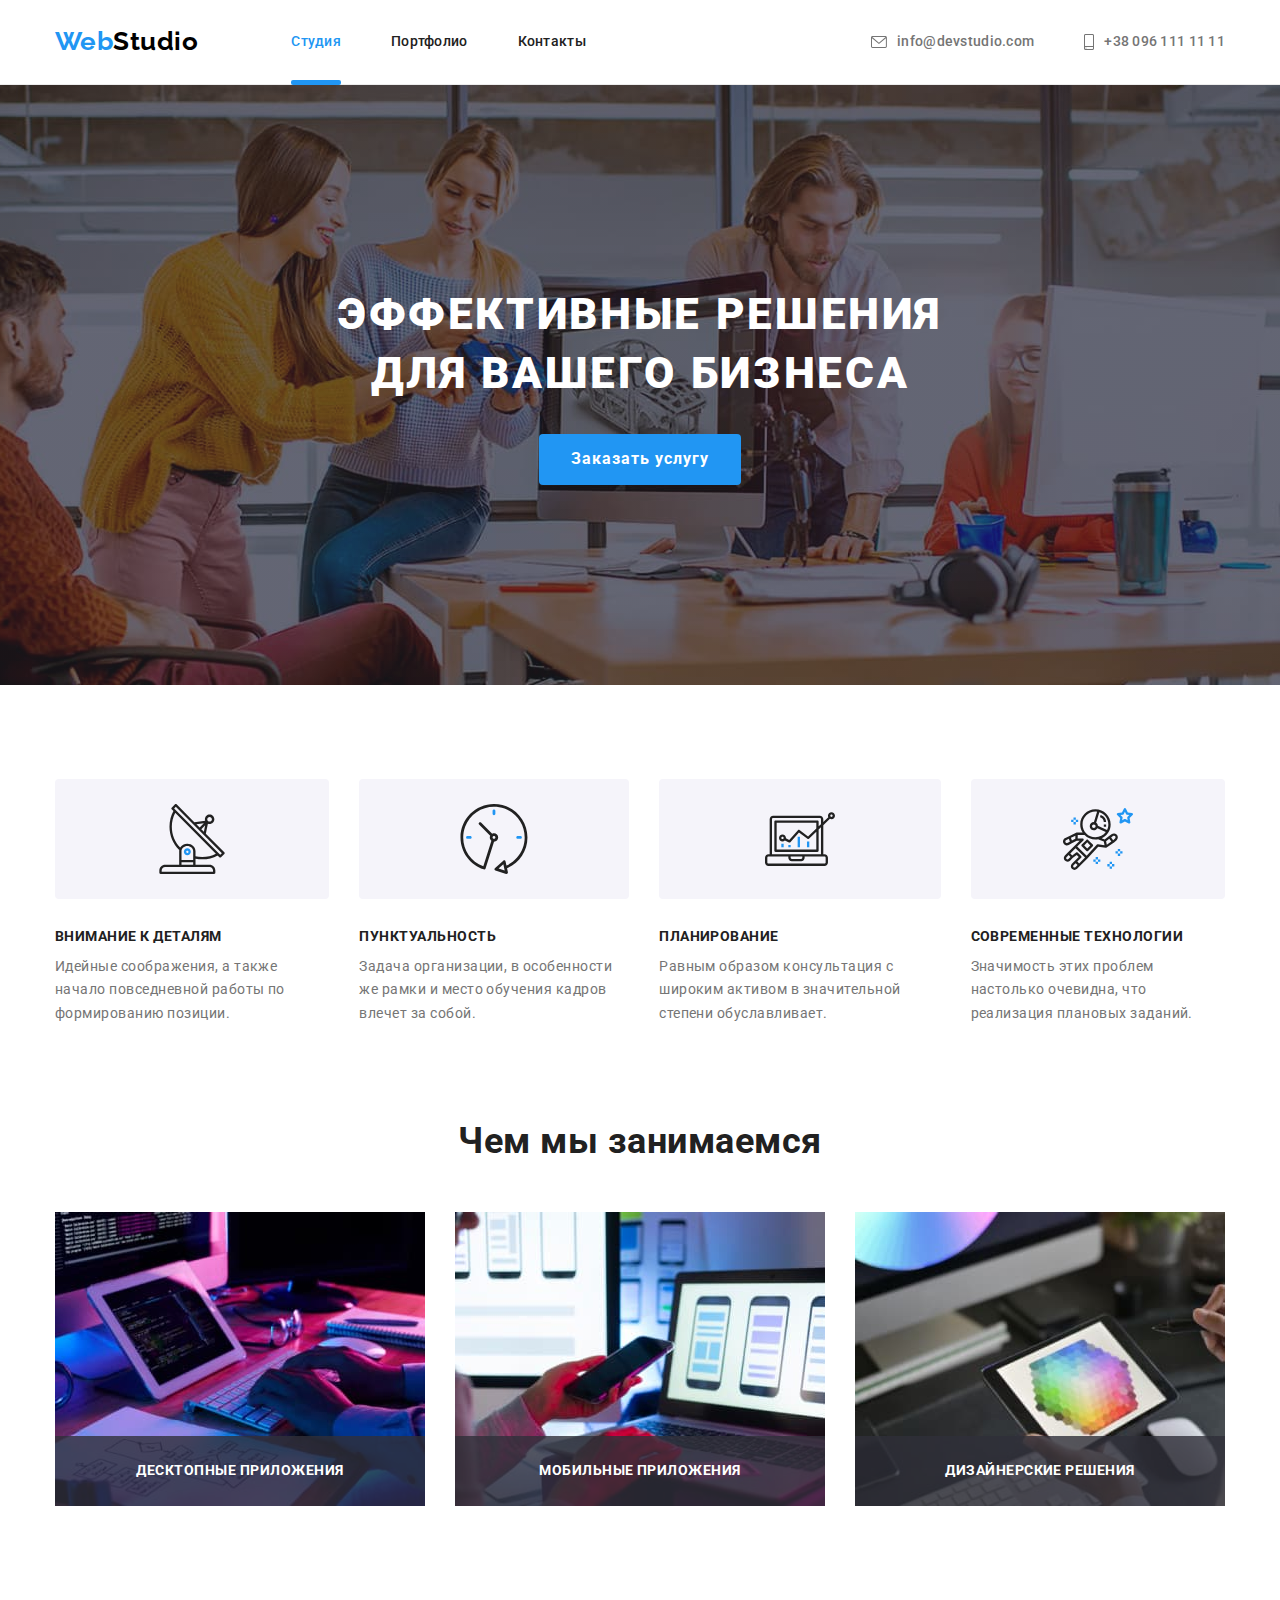
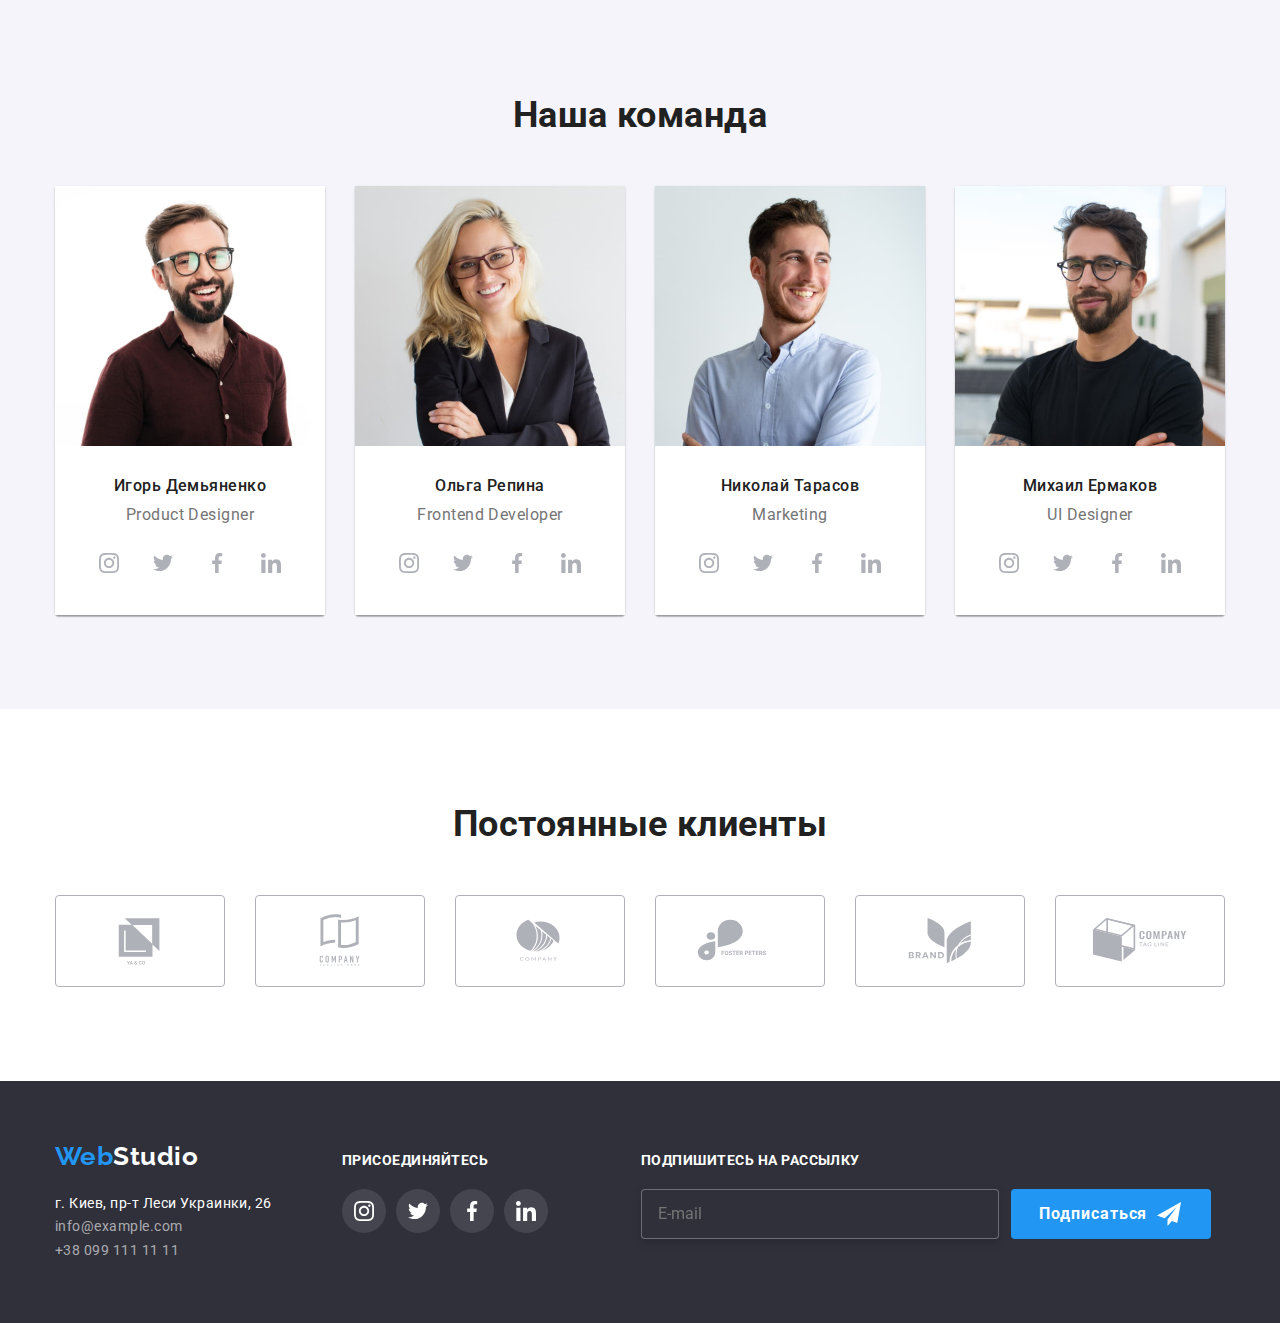
==== index.html @ c9278c6e "Initial cpmmit" ====
<!DOCTYPE html>
<html lang="ru">
  <head>
    <meta charset="UTF-8" />
    <meta http-equiv="X-UA-Compatible" content="IE=edge" />
    <meta name="viewport" content="width=device-width, initial-scale=1.0" />
    <title>Document</title>
    <link rel="preconnect" href="https://fonts.googleapis.com" />
    <link rel="preconnect" href="https://fonts.gstatic.com" crossorigin />
    <link
      href="https://fonts.googleapis.com/css2?family=Raleway:wght@700&family=Roboto:wght@400;500;700;900&display=swap"
      rel="stylesheet"
    />
    <link
      rel="stylesheet"
      href="https://cdnjs.cloudflare.com/ajax/libs/modern-normalize/1.1.0/modern-normalize.min.css"
    />
    <link rel="stylesheet" href="./css/main.min.css" />
  </head>

  <body>
    <!-- Шапка профиля -->
    <header class="page-header">
      <div class="container page-header__container">
        <nav class="main-nav">
          <a href="./index.html" class="logo page-header__logo"
            >Web<span class="logo__second-part">Studio</span></a
          >

          <ul class="site-nav list">
            <li class="site-nav__item">
              <a href="" class="site-nav__link site-nav__link--current"
                >Студия</a
              >
            </li>
            <li class="site-nav__item">
              <a href="./portfolio.html" class="site-nav__link">Портфолио</a>
            </li>
            <li class="site-nav__item">
              <a href="" class="site-nav__link">Контакты</a>
            </li>
          </ul>
        </nav>
        <ul class="auth-nav list">
          <li class="auth-nav__item">
            <a href="mailto:info@devstudio.com" class="auth-nav__link">
              <svg class="auth-nav__icon" width="16" height="12">
                <use href="./images/icons.svg#icon-envelope"></use></svg
              >info@devstudio.com</a
            >
          </li>
          <li class="auth-nav__item">
            <a href="tel:+380961111111" class="auth-nav__link">
              <svg class="auth-nav__icon" width="10" height="16">
                <use href="./images/icons.svg#icon-smartphone"></use>
              </svg>
              +38 096 111 11 11</a
            >
          </li>
        </ul>
      </div>
    </header>

    <main>
      <!-- Герой -->
      <section class="section hero-section">
        <h2 class="section-hero__title">
          Эффективные решения <br />
          для вашего бизнеса
        </h2>
        <button data-modal-open type="button" class="section-hero__button">
          Заказать услугу
        </button>
      </section>

      <!-- Feature -->
      <section class="section feature-section">
        <div class="container">
          <h2 hidden>Особенности</h2>
          <ul class="feature-list list">
            <li class="feature-list__item">
              <div class="feature-list__icon">
                <svg width="70" height="70">
                  <use href="./images/icons.svg#icon-antenna"></use>
                </svg>
              </div>
              <h3 class="feature-list__title">Внимание к деталям</h3>
              <p class="feature-list__text">
                Идейные соображения, а также начало повседневной работы по
                формированию позиции.
              </p>
            </li>
            <li class="feature-list__item">
              <div class="feature-list__icon">
                <svg width="70" height="70">
                  <use href="./images/icons.svg#icon-clock"></use>
                </svg>
              </div>
              <h3 class="feature-list__title">Пунктуальность</h3>
              <p class="feature-list__text">
                Задача организации, в особенности же рамки и место обучения
                кадров влечет за собой.
              </p>
            </li>
            <li class="feature-list__item">
              <div class="feature-list__icon">
                <svg width="70" height="70">
                  <use href="./images/icons.svg#icon-diagram"></use>
                </svg>
              </div>
              <h3 class="feature-list__title">Планирование</h3>
              <p class="feature-list__text">
                Равным образом консультация с широким активом в значительной
                степени обуславливает.
              </p>
            </li>
            <li class="feature-list__item">
              <div class="feature-list__icon">
                <svg width="70" height="70">
                  <use href="./images/icons.svg#icon-astronaut"></use>
                </svg>
              </div>
              <h3 class="feature-list__title">Современные технологии</h3>
              <p class="feature-list__text">
                Значимость этих проблем настолько очевидна, что реализация
                плановых заданий.
              </p>
            </li>
          </ul>
        </div>
      </section>

      <!-- Work -->
      <section class="section work-section">
        <div class="container">
          <h2 class="work-title">Чем мы занимаемся</h2>
          <ul class="work-list list">
            <li class="work-list__item">
              <a href=""
                ><img src="./images/box1.jpg" alt="Ноутбук" width="370"
              /></a>
              <p class="work-list__name">Десктопные приложения</p>
            </li>

            <li class="work-list__item">
              <p class="work-list__name">Мобильные приложения</p>
              <a href=""
                ><img src="./images/box2.jpg" alt="Смартфон" width="370"
              /></a>
            </li>

            <li class="work-list__item">
              <p class="work-list__name">Дизайнерские решения</p>
              <a href=""
                ><img src="./images/box3.jpg" alt="Планшет" width="370"
              /></a>
            </li>
          </ul>
        </div>
      </section>

      <!-- Team -->
      <section class="section team-section">
        <div class="container">
          <h2 class="team-section__title">Наша команда</h2>
          <ul class="team-section__list list">
            <li class="team-section__item">
              <a href=""
                ><img
                  src="./images/team-card-1.jpg"
                  alt="Игорь Демьяненко"
                  width="270"
                  class="team-section__picture"
                />
                <div class="team-section__info-block">
                  <h3 class="team-section__info-title">Игорь Демьяненко</h3>
                  <p class="team-section__info-position" lang="en">
                    Product Designer
                  </p>
                </div>
              </a>
              <ul class="soc-list list">
                <li class="soc-list__item">
                  <a href="" class="soc-list__link">
                    <svg width="20" height="20">
                      <use href="./images/icons.svg#icon-instagram"></use>
                    </svg>
                  </a>
                </li>
                <li class="soc-list__item">
                  <a href="" class="soc-list__link">
                    <svg width="20" height="20">
                      <use href="./images/icons.svg#icon-twitter"></use>
                    </svg>
                  </a>
                </li>

                <li class="soc-list__item">
                  <a href="" class="soc-list__link">
                    <svg width="20" height="20">
                      <use href="./images/icons.svg#icon-facebook"></use>
                    </svg>
                  </a>
                </li>

                <li class="soc-list__item">
                  <a href="" class="soc-list__link">
                    <svg width="20" height="20">
                      <use href="./images/icons.svg#icon-linkedin"></use>
                    </svg>
                  </a>
                </li>
              </ul>
            </li>
            <li class="team-section__item">
              <a href=""
                ><img
                  src="./images/team-card-2.jpg"
                  alt="Ольга Репинa"
                  width="270"
                  class="team-section__picture"
                />
                <div class="team-section__info-block">
                  <h3 class="team-section__info-title">Ольга Репина</h3>
                  <p class="team-section__info-position" lang="en">
                    Frontend Developer
                  </p>
                </div>
              </a>
              <ul class="soc-list list">
                <li class="soc-list__item">
                  <a href="" class="soc-list__link">
                    <svg width="20" height="20">
                      <use href="./images/icons.svg#icon-instagram"></use>
                    </svg>
                  </a>
                </li>
                <li class="soc-list__item">
                  <a href="" class="soc-list__link">
                    <svg width="20" height="20">
                      <use href="./images/icons.svg#icon-twitter"></use>
                    </svg>
                  </a>
                </li>

                <li class="soc-list__item">
                  <a href="" class="soc-list__link">
                    <svg width="20" height="20">
                      <use href="./images/icons.svg#icon-facebook"></use>
                    </svg>
                  </a>
                </li>

                <li class="soc-list__item">
                  <a href="" class="soc-list__link">
                    <svg width="20" height="20">
                      <use href="./images/icons.svg#icon-linkedin"></use>
                    </svg>
                  </a>
                </li>
              </ul>
            </li>
            <li class="team-section__item">
              <a href=""
                ><img
                  src="./images/team-card-3.jpg"
                  alt="Николай Тарасов"
                  width="270"
                  class="team-section__picture"
                />
                <div class="team-section__info-block">
                  <h3 class="team-section__info-title">Николай Тарасов</h3>
                  <p class="team-section__info-position" lang="en">Marketing</p>
                </div>
              </a>
              <ul class="soc-list list">
                <li class="soc-list__item">
                  <a href="" class="soc-list__link">
                    <svg width="20" height="20">
                      <use href="./images/icons.svg#icon-instagram"></use>
                    </svg>
                  </a>
                </li>
                <li class="soc-list__item">
                  <a href="" class="soc-list__link">
                    <svg width="20" height="20">
                      <use href="./images/icons.svg#icon-twitter"></use>
                    </svg>
                  </a>
                </li>

                <li class="soc-list__item">
                  <a href="" class="soc-list__link">
                    <svg width="20" height="20">
                      <use href="./images/icons.svg#icon-facebook"></use>
                    </svg>
                  </a>
                </li>

                <li class="soc-list__item">
                  <a href="" class="soc-list__link">
                    <svg width="20" height="20">
                      <use href="./images/icons.svg#icon-linkedin"></use>
                    </svg>
                  </a>
                </li>
              </ul>
            </li>
            <li class="team-section__item">
              <a href=""
                ><img
                  src="./images/team-card-4.jpg"
                  alt="Михаил Ермаков"
                  width="270"
                  class="team-section__picture"
                />
                <div class="team-section__info-block">
                  <h3 class="team-section__info-title">Михаил Ермаков</h3>
                  <p class="team-section__info-position" lang="en">
                    UI Designer
                  </p>
                </div>
              </a>
              <ul class="soc-list list">
                <li class="soc-list__item">
                  <a href="" class="soc-list__link">
                    <svg width="20" height="20">
                      <use href="./images/icons.svg#icon-instagram"></use>
                    </svg>
                  </a>
                </li>
                <li class="soc-list__item">
                  <a href="" class="soc-list__link">
                    <svg width="20" height="20">
                      <use href="./images/icons.svg#icon-twitter"></use>
                    </svg>
                  </a>
                </li>

                <li class="soc-list__item">
                  <a href="" class="soc-list__link">
                    <svg width="20" height="20">
                      <use href="./images/icons.svg#icon-facebook"></use>
                    </svg>
                  </a>
                </li>

                <li class="soc-list__item">
                  <a href="" class="soc-list__link">
                    <svg width="20" height="20">
                      <use href="./images/icons.svg#icon-linkedin"></use>
                    </svg>
                  </a>
                </li>
              </ul>
            </li>
          </ul>
        </div>
      </section>

      <!-- Clients -->
      <section class="section clients-section">
        <div class="container">
          <h2 class="clients-section__title">Постоянные клиенты</h2>
          <ul class="clients-section__list">
            <li class="clients-section__item list">
              <a class="clients-section__link" href="">
                <svg class="clients-section__icon">
                  <use href="./images/icons.svg#icon-client1"></use>
                </svg>
              </a>
            </li>
            <li class="clients-section__item list">
              <a class="clients-section__link" href="">
                <svg class="clients-section__icon">
                  <use href="./images/icons.svg#icon-client2"></use>
                </svg>
              </a>
            </li>
            <li class="clients-section__item list">
              <a class="clients-section__link" href=""
                ><svg class="clients-section__icon">
                  <use href="./images/icons.svg#icon-client3"></use>
                </svg>
              </a>
            </li>
            <li class="clients-section__item list">
              <a class="clients-section__link" href=""
                ><svg class="clients-section__icon">
                  <use href="./images/icons.svg#icon-client4"></use>
                </svg>
              </a>
            </li>
            <li class="clients-section__item list">
              <a class="clients-section__link" href=""
                ><svg class="clients-section__icon">
                  <use href="./images/icons.svg#icon-client5"></use>
                </svg>
              </a>
            </li>
            <li class="clients-section__item list">
              <a class="clients-section__link" href=""
                ><svg class="clients-section__icon">
                  <use href="./images/icons.svg#icon-client6"></use>
                </svg>
              </a>
            </li>
          </ul>
        </div>
      </section>
    </main>

    <footer>
      <div class="container">
        <div class="footer-logo">
          <a href="./index.html" class="footer-logo__first"
            >Web<span class="footer-logo__second">Studio</span></a
          >
          <address>
            <ul class="footer-list list">
              <li class="footer-list__address">
                г. Киев, пр-т Леси Украинки, 26
              </li>
              <li>
                <a class="footer-list__link" href="mailto:info@devstudio.com"
                  >info@example.com</a
                >
              </li>
              <li>
                <a class="footer-list__link" href="tel:+380961111111"
                  >+38 099 111 11 11</a
                >
              </li>
            </ul>
          </address>
        </div>
        <div class="footer-soc-link">
          <h4 class="footer-soc-link__title">присоединяйтесь</h4>
          <ul class="footer-soc-link__list list">
            <li class="footer-soc-link__item">
              <a href="">
                <svg class="footer-soc-link__icon" width="20" height="20">
                  <use href="./images/icons.svg#icon-instagram"></use>
                </svg>
              </a>
            </li>
            <li class="footer-soc-link__item">
              <a href="">
                <svg class="footer-soc-link__icon" width="20" height="20">
                  <use href="./images/icons.svg#icon-twitter"></use>
                </svg>
              </a>
            </li>
            <li class="footer-soc-link__item">
              <a href="">
                <svg class="footer-soc-link__icon" width="20" height="20">
                  <use href="./images/icons.svg#icon-facebook"></use></svg
              ></a>
            </li>
            <li class="footer-soc-link__item">
              <a href="">
                <svg class="footer-soc-link__icon" width="20" height="20">
                  <use href="./images/icons.svg#icon-linkedin"></use></svg
              ></a>
            </li>
          </ul>
        </div>
        <form class="form-subscription">
          <p class="form-subscription__title">Подпишитесь на рассылку</p>
          <div class="form-subscription__email">
            <input
              type="email"
              class="form-subscription__input"
              name="email"
              placeholder="E-mail"
            />
            <button class="form-subscription__btn" type="submit">
              Подписаться
              <svg class="form-subscription__btn-icon" width="24" height="24">
                <use href="./images/icons.svg#icon-send"></use>
              </svg>
            </button>
          </div>
        </form>
      </div>
    </footer>

    <div class="backdrop is-hidden" data-modal>
      <div class="modal">
        <button type="button" class="modal-close-btn" data-modal-close>
          <svg class="backdrop-close-icon" width="18" height="18">
            <use href="./images/icons.svg#icon-close-black"></use>
          </svg>
        </button>
        <p class="modal-title">Оставьте свои данные, мы вам перезвоним</p>
        <form>
          <div class="form-field">
            <label for="user-name" class="modal-label">Имя</label>
            <div class="form-input-group">
              <input
                type="text"
                name="name"
                id="user-name"
                class="modal-input"
              />
              <svg class="form-icon" width="18" height="18">
                <use href="./images/icons.svg#icon-person-black"></use>
              </svg>
            </div>
          </div>
          <div class="form-field">
            <label for="user-tel" class="modal-label">Телефон</label>
            <div class="form-input-group">
              <input type="tel" name="tel" id="user-tel" class="modal-input" />
              <svg class="form-icon" width="18" height="18">
                <use href="./images/icons.svg#icon-phone-black"></use>
              </svg>
            </div>
          </div>
          <div class="form-field">
            <label for="user-email" class="modal-label">Почта</label>
            <div class="form-input-group">
              <input
                type="email"
                name="email"
                id="user-email"
                class="modal-input"
              />
              <svg class="form-icon" width="18" height="18">
                <use href="./images/icons.svg#icon-email-black"></use>
              </svg>
            </div>
          </div>
          <div class="form-field">
            <label class="modal-label" for="user-text">Комментарий</label>
            <textarea
              class="form-textarea"
              name="text"
              id="user-text"
              placeholder="Введите текст"
            ></textarea>
          </div>

          <label class="label-field">
            <input
              class="checkbox"
              type="checkbox"
              name="checkbox"
              value="Соглашаюсь с рассылкой и принимаю Условия договора"
            />
            <svg class="icon" width="16" height="15">
              <use href="./images/icons.svg#icon-check"></use>
            </svg>

            <span class="checkbox-text"
              >Соглашаюсь с рассылкой и принимаю
              <a href="" class="checkbox-link">Условия договора</a></span
            >
          </label>

          <button type="submit" class="modal-btn">Отправить</button>
        </form>
      </div>
    </div>
    <script src="./js/modal.js"></script>
  </body>
</html>
---- css/main.min.css ----
body{background-color:#fff;color:#757575;font-family:Roboto,sans-serif;letter-spacing:.03em}a{text-decoration:none}address{font-style:normal}.list{list-style:none;padding:0;margin:0}h1,h2,h3,p{margin:0;padding:0}img{display:block}.section{padding-top:94px;padding-bottom:94px}.container{margin-left:auto;margin-right:auto;width:1200px;padding-left:15px;padding-right:15px}.page-header__logo{margin-right:93px}.logo{color:#2196f3;font-family:Raleway,sans-serif;font-weight:700;font-size:26px;line-height:1.19}.logo__second-part{color:#000}.main-nav{display:flex;align-items:center}.page-header{border-bottom:1px solid #ececec}.page-header__container{display:flex;align-items:center}.site-nav{display:flex}.site-nav__item:not(:last-child){margin-right:50px}.site-nav__link{color:#212121;font-weight:500;font-size:14px;line-height:1.4;letter-spacing:.02em;display:block;padding-top:32px;padding-bottom:32px;transition:color 250ms cubic-bezier(0.4, 0, 0.2, 1)}.site-nav__link:hover,.site-nav__link:focus{color:#2196f3}.site-nav__link--current{color:#2196f3}.site-nav__link--current{position:relative}.site-nav__link--current::after{content:"";position:absolute;left:0;bottom:-1px;display:block;width:100%;height:5px;border-radius:2px;background-color:#2196f3}.auth-nav{display:flex;margin-left:auto}.auth-nav__item:not(:last-child){margin-right:50px}.auth-nav__link{color:#757575;font-weight:500;font-size:14px;line-height:1.14;letter-spacing:.02em;padding-top:32px;padding-bottom:32px;display:flex;align-items:center;transition-property:color,fill;transition-duration:250ms;transition-timing-function:cubic-bezier(0.4, 0, 0.2, 1)}.auth-nav__link:hover,.auth-nav__link:focus{color:#2196f3;fill:currentColor}.auth-nav__icon{margin-right:10px;fill:currentColor}.hero-section{background-color:#2f303a;text-align:center;padding-top:200px;padding-bottom:200px;background-image:linear-gradient(to right, rgba(47, 48, 58, 0.4), rgba(47, 48, 58, 0.4)),url(../images/Img-header.jpg);background-size:cover;background-position:center;background-repeat:no-repeat;max-width:1600px;margin:0 auto}.section-hero__title{color:#fff;font-weight:900;font-size:44px;line-height:1.36;letter-spacing:.06em;text-transform:uppercase;margin-bottom:30px}.section-hero__button{color:#fff;background-color:#2196f3;font-weight:700;font-size:16px;line-height:1.9;letter-spacing:.06em;cursor:pointer;border:0;border-radius:4px;padding:10px 32px;display:inline-block;transition:background-color 250ms cubic-bezier(0.4, 0, 0.2, 1)}.section-hero__button:hover,.section-hero__button:focus{background-color:#188ce8}.feature-list{display:flex}.feature-list__item:not(:last-child){margin-right:30px}.feature-list__title{color:#212121;font-weight:700;font-size:14px;line-height:1.14;text-transform:uppercase;margin-bottom:10px}.feature-list__icon{display:flex;justify-content:center;align-items:center;background-color:#f5f4fa;border-radius:4px;margin-bottom:30px;height:120px}.feature-list__text{font-weight:400;font-size:14px;line-height:1.7}.work-section{padding-top:0}.work-list{display:flex}.work-title{color:#212121;font-weight:700;font-size:36px;line-height:1.17;text-align:center;margin-bottom:50px}.work-list__item{position:relative;margin-right:30px}.work-list__name{position:absolute;bottom:0;left:0;width:100%;height:70px;padding:27px 80px;font-weight:700;font-size:14px;line-height:1.14;text-align:center;text-transform:uppercase;color:#fff;background-color:rgba(47,48,58,.8)}.team-section{background-color:#f5f4fa}.team-section__list{display:flex}.team-section__item:not(:last-child){margin-right:30px}.team-section__item{box-shadow:0px 1px 3px rgba(0,0,0,.12),0px 1px 1px rgba(0,0,0,.14),0px 2px 1px rgba(0,0,0,.2);border-radius:0px 0px 4px 4px}.team-section__item:not(:last-child){margin-right:30px}.team-section__info-block{padding-top:30px;padding-bottom:16px;background-color:#fff}.team-section__title{color:#212121;font-weight:700;font-size:36px;line-height:1.17;text-align:center;margin-bottom:50px}.team-section__info-title{color:#212121;font-weight:500;font-size:16px;line-height:1.2;text-align:center;margin-bottom:10px}.team-section__info-position{font-weight:400;font-size:16px;line-height:1.2;text-align:center;color:#757575}.soc-list{background-color:#fff;display:flex;padding-left:32px;padding-right:32px;padding-bottom:30px}.soc-list__link{width:44px;height:44px;background-color:#fff;border-radius:50%;display:flex;align-items:center;justify-content:center;fill:#afb1b8;transition-property:background-color,fill;transition-duration:250ms;transition-timing-function:cubic-bezier(0.4, 0, 0.2, 1)}.soc-list__item:not(:last-child){margin-right:10px}.soc-list__link:hover,.soc-list__link:focus{background-color:#2196f3;fill:#fff}.clients-section__list{display:flex;justify-content:space-between;margin:0;padding:0}.clients-section__item{display:flex;justify-content:center;align-items:center;width:calc(16.6666666667% - 25px);height:92px;border:1px solid #afb1b8;border-radius:4px;transition-property:border-color,fill;transition-duration:250ms;transition-timing-function:cubic-bezier(0.4, 0, 0.2, 1)}.clients-section__item:hover,.clients-section__item:focus{border-color:#2196f3;fill:#2196f3}.clients-section__title{color:#212121;font-weight:700;font-size:36px;line-height:1.17;text-align:center;margin-bottom:50px}.clients-section__link{display:flex;justify-content:center;align-items:center;width:100%;height:100%;color:#afb1b8;fill:#afb1b8;transition-property:border-color,fill;transition-duration:250ms;transition-timing-function:cubic-bezier(0.4, 0, 0.2, 1)}.clients-section__link:hover,.clients-section__link:focus{border-color:#2196f3;fill:#2196f3}.clients-section__icon{width:106px;height:60px}.footer-logo{margin-right:70px}.footer-logo__first{color:#2196f3;font-family:Raleway,sans-serif;font-weight:700;font-size:26px;line-height:1.19;display:inline-block;margin-bottom:20px}.footer-logo__second{color:#fff}footer{background-color:#2f303a;padding-top:60px;padding-bottom:60px}footer .container{display:flex;justify-content:flex-start;align-items:flex-start}.footer-list__address{color:#fff;font-weight:400;font-size:14px;line-height:1.7}.footer-list__link{color:rgba(255,255,255,.6);font-weight:400;font-size:14px;line-height:1.7;transition:color 250ms cubic-bezier(0.4, 0, 0.2, 1)}.footer-list__link:hover,.footer-list__link:focus{color:#2196f3}.footer-soc-link{margin-right:93px}.footer-soc-link__title{color:#fff;font-weight:700;font-size:14px;line-height:1.14;text-transform:uppercase;margin-top:12px;margin-bottom:20px}.footer-soc-link__list{display:flex}.footer-soc-link__item{padding:12px;background-color:rgba(255,255,255,.1);border-radius:50%;transition:background-color 250ms cubic-bezier(0.4, 0, 0.2, 1)}.footer-soc-link__item:hover,.footer-soc-link__item:hover{background-color:#2196f3}.footer-soc-link__item:not(:last-child){margin-right:10px}.footer-soc-link__icon{fill:#fff;display:block}.form-subscription__title{color:#fff;font-weight:700;font-size:14px;line-height:1.14;text-transform:uppercase;margin-top:12px;margin-bottom:20px}.form-subscription__email{display:flex}.form-subscription__input{color:rgba(255,255,255,.6);width:358px;height:50px;border:1px solid rgba(255,255,255,.3);border-radius:4px;filter:drop-shadow(0px 4px 4px rgba(0, 0, 0, 0.15));background-color:#2f303a;padding-left:16px;margin-right:12px;outline:none;transition-property:box-shadow,border-color;transition-duration:250ms;transition-timing-function:cubic-bezier(0.4, 0, 0.2, 1)}.form-subscription__input:hover,.form-subscription__input:focus{border-color:#2196f3}.form-subscription__btn{display:flex;width:200px;height:50px;padding:10px 28px;color:#fff;background-color:#2196f3;font-weight:700;font-size:16px;line-height:1.88;align-items:center;text-align:center;letter-spacing:.06em;border-radius:4px;border:0;cursor:pointer;transition:box-shadow 250ms cubic-bezier(0.4, 0, 0.2, 1)}.form-subscription__btn:hover,.form-subscription__btn:focus{box-shadow:0px 4px 4px rgba(0,0,0,.15)}.form-subscription__btn-icon{margin-left:10px}.backdrop{position:fixed;top:0;left:0;width:100%;height:100%;background-color:rgba(0,0,0,.2);transition:opacity 250ms cubic-bezier(0.4, 0, 0.2, 1)}.backdrop.is-hidden{opacity:0;pointer-events:none}.modal{position:absolute;top:50%;left:50%;transform:translate(-50%, -50%);transition:transform 250ms linear;width:528px;height:581px;background-color:#fff;box-shadow:0px 1px 3px rgba(0,0,0,.12),0px 1px 1px rgba(0,0,0,.14),0px 2px 1px rgba(0,0,0,.2);border-radius:4px;padding:40px}.backdrop.is-hidden .modal{transform:translate(-50%, -100%)}.modal-close-btn{position:absolute;width:30px;height:30px;top:8px;right:8px;border:1px solid #757575;border-radius:50%;background-color:rgba(0,0,0,0);cursor:pointer;display:flex;align-items:center;justify-content:center;padding:0;transition:fill 250ms cubic-bezier(0.4, 0, 0.2, 1)}.modal-close-btn:hover,.modal-close-btn:focus{fill:#188ce8}.backdrop-close-icon{display:block;left:0px;top:0px}.modal-title{font-weight:700;font-size:20px;line-height:1.15;text-align:center;color:#212121;padding-top:2px;padding-bottom:12px}.modal-input{width:448px;height:40px;border:1px solid rgba(33,33,33,.2);border-radius:4px;outline:none;padding-left:42px;cursor:pointer;transition:border-color 250ms cubic-bezier(0.4, 0, 0.2, 1)}.modal-input:focus{border-color:#2196f3}.modal-input:focus+.form-icon{fill:#2196f3}.modal-label{font-weight:400;font-size:12px;line-height:1.17;letter-spacing:.01em;color:#757575;margin-bottom:4px}.modal-btn{display:block;margin:0 auto;width:200px;height:50px;color:#fff;background-color:#2196f3;font-weight:700;line-height:1.88;align-items:center;text-align:center;letter-spacing:.06em;border:0;margin-top:30px;cursor:pointer;box-shadow:0px 4px 4px rgba(0,0,0,.15);border-radius:4px;transition:background-color 250ms cubic-bezier(0.4, 0, 0.2, 1)}.modal-btn:hover,.modal-btn:focus{background-color:#188ce8}.form-field{display:flex;flex-direction:column}.form-field:not(:last-of-type){margin-bottom:10px}.form-field:last-of-type{margin-bottom:20px}.form-input-group{position:relative}.form-icon{position:absolute;left:12px;top:50%;transform:translateY(-50%);transition:fill 250ms cubic-bezier(0.4, 0, 0.2, 1)}.form-textarea{width:448px;height:120px;resize:none;border:1px solid rgba(33,33,33,.2);border-radius:4px;color:rgba(117,117,117,.5);padding:12px 16px;font-size:14px;line-height:1.14;letter-spacing:.01em;cursor:pointer;outline:none}.form-textarea:focus{border:1px solid #2196f3}.form-textarea::placeholder{color:rgba(117,117,117,.5)}.checkbox-text{font-size:14px;line-height:1.71;color:#757575}.checkbox-link{font-size:14px;line-height:1.71;color:#2196f3;text-decoration:underline}.checkbox{position:absolute;width:1px;height:1px;margin:-1px;border:0;padding:0;clip:rect(0 0 0 0);overflow:hidden}.checkbox:checked+.icon{border-color:#2196f3;background-color:#2196f3}.icon{border:2px solid #212121;border-radius:2px;margin-right:7px}.label-field{display:flex;align-items:center;justify-content:center}.filter-section__list{display:flex;justify-content:center;margin-bottom:50px}.filter-section__item:not(:last-child){margin-right:8px}.filter-section__button{color:#212121;background-color:#f5f4fa;font-weight:500;font-size:16px;line-height:1.6;text-align:center;font-family:inherit;display:inline-block;padding:6px 22px;border-radius:4px;border:0;transition:box-shadow 250ms cubic-bezier(0.4, 0, 0.2, 1)}.filter-section__button:hover,.filter-section__button:focus{box-shadow:0px 3px 1px rgba(0,0,0,.1),0px 1px 2px rgba(0,0,0,.08),0px 2px 2px rgba(0,0,0,.12)}.filter-section__button--active{color:#fff;background-color:#2196f3}.project-list{display:flex;flex-wrap:wrap}.project-list__item{width:370px;margin-right:30px;margin-bottom:30px;transition:box-shadow 250ms cubic-bezier(0.4, 0, 0.2, 1)}.project-list__item:hover,.project-list__item:focus{box-shadow:0px 1px 1px rgba(0,0,0,.12),0px 4px 4px rgba(0,0,0,.06),1px 4px 6px rgba(0,0,0,.16)}.project-list__item:nth-child(3n){margin-right:0}.project-list__item:nth-last-child(-n+3){margin-bottom:0}.project-list__item:hover .project-list__picture-overlay{transform:translateY(0)}.project-list__info-block{border:1px solid #eee;border-top-color:rgba(0,0,0,0);padding:20px 24px}.project-list__info-name{color:#212121;font-weight:700;font-size:18px;line-height:2;letter-spacing:.06em;margin-bottom:4px}.project-list__info-description{color:#757575;font-weight:400;font-size:16px;line-height:1.9}.project-list__picture-block{position:relative;overflow:hidden}.project-list__picture-overlay{position:absolute;transform:translateY(100%);transition:transform 250ms cubic-bezier(0.4, 0, 0.2, 1);bottom:0;width:100%;height:100%;padding:63px 24px;background-color:rgba(33,150,243,.9)}.project-list__text-overlay{font-weight:400;font-size:18px;line-height:1.56;color:#fff}/*# sourceMappingURL=main.min.css.map */
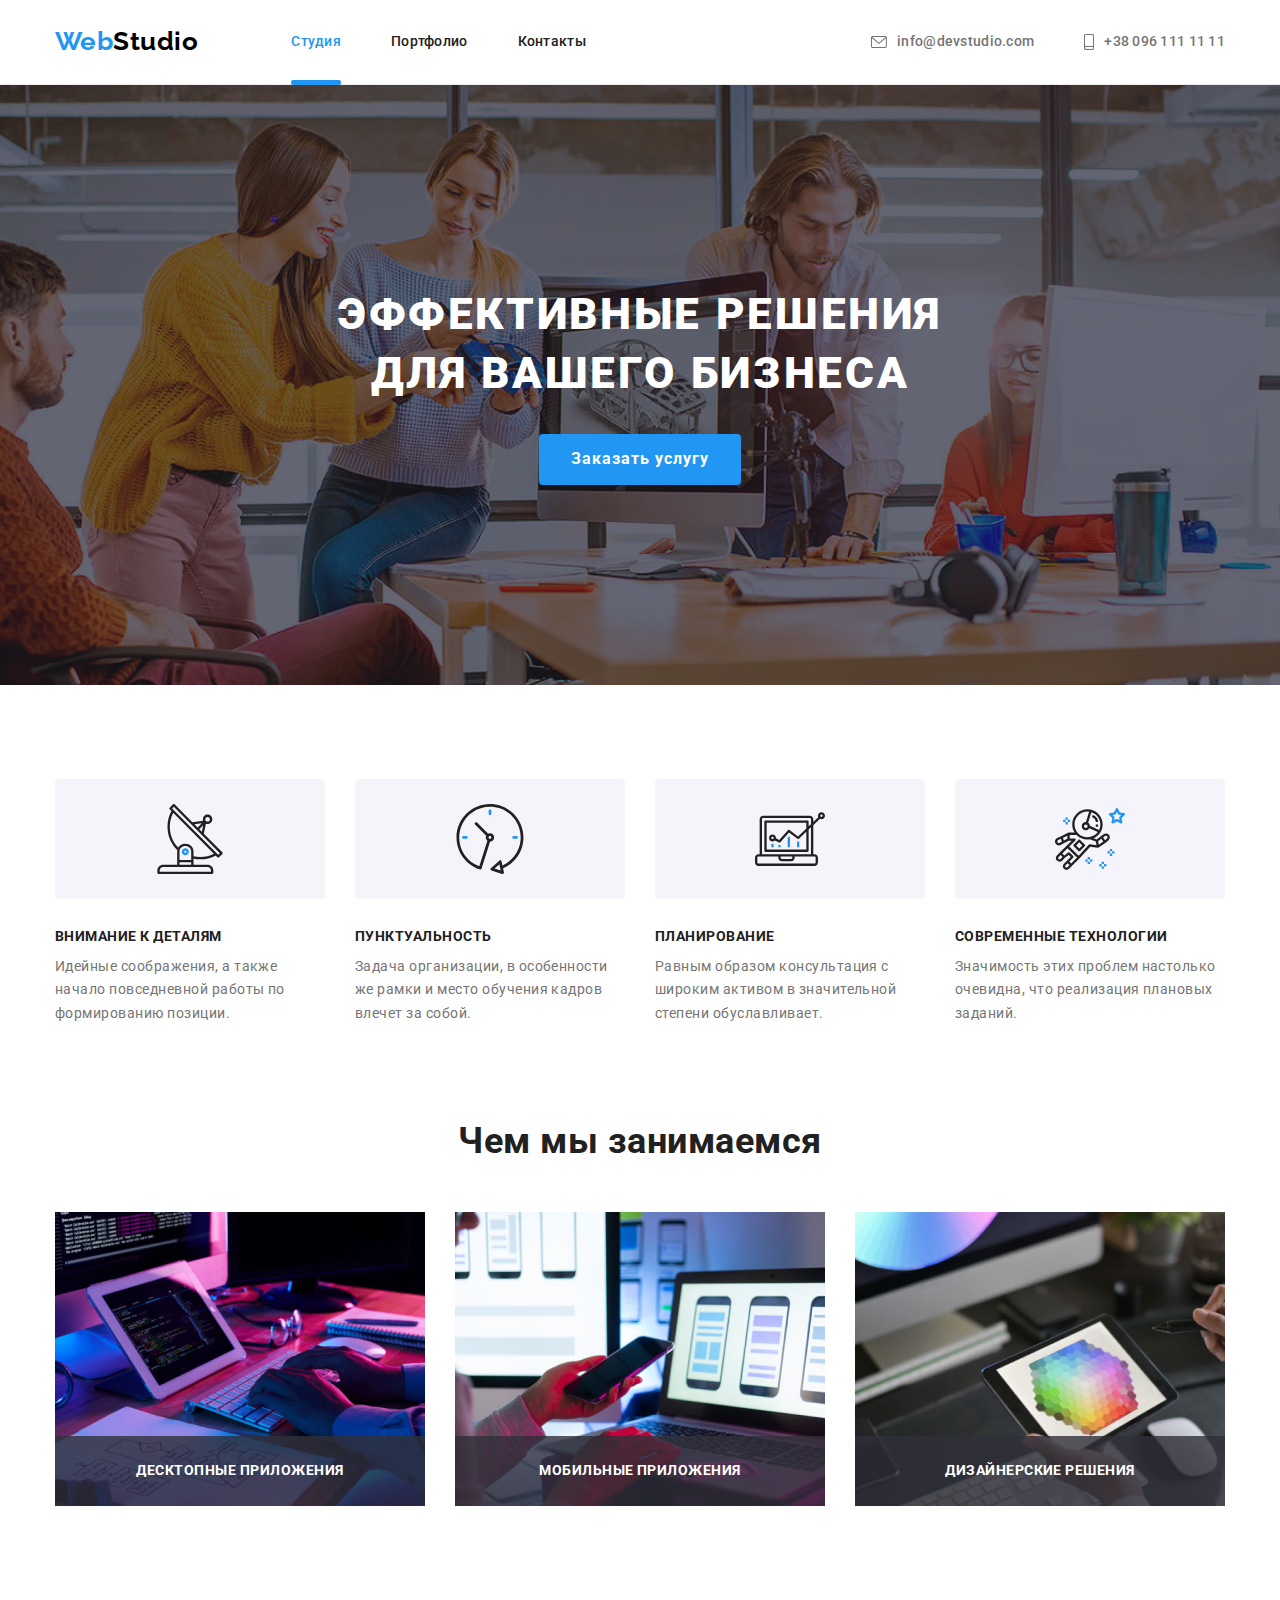
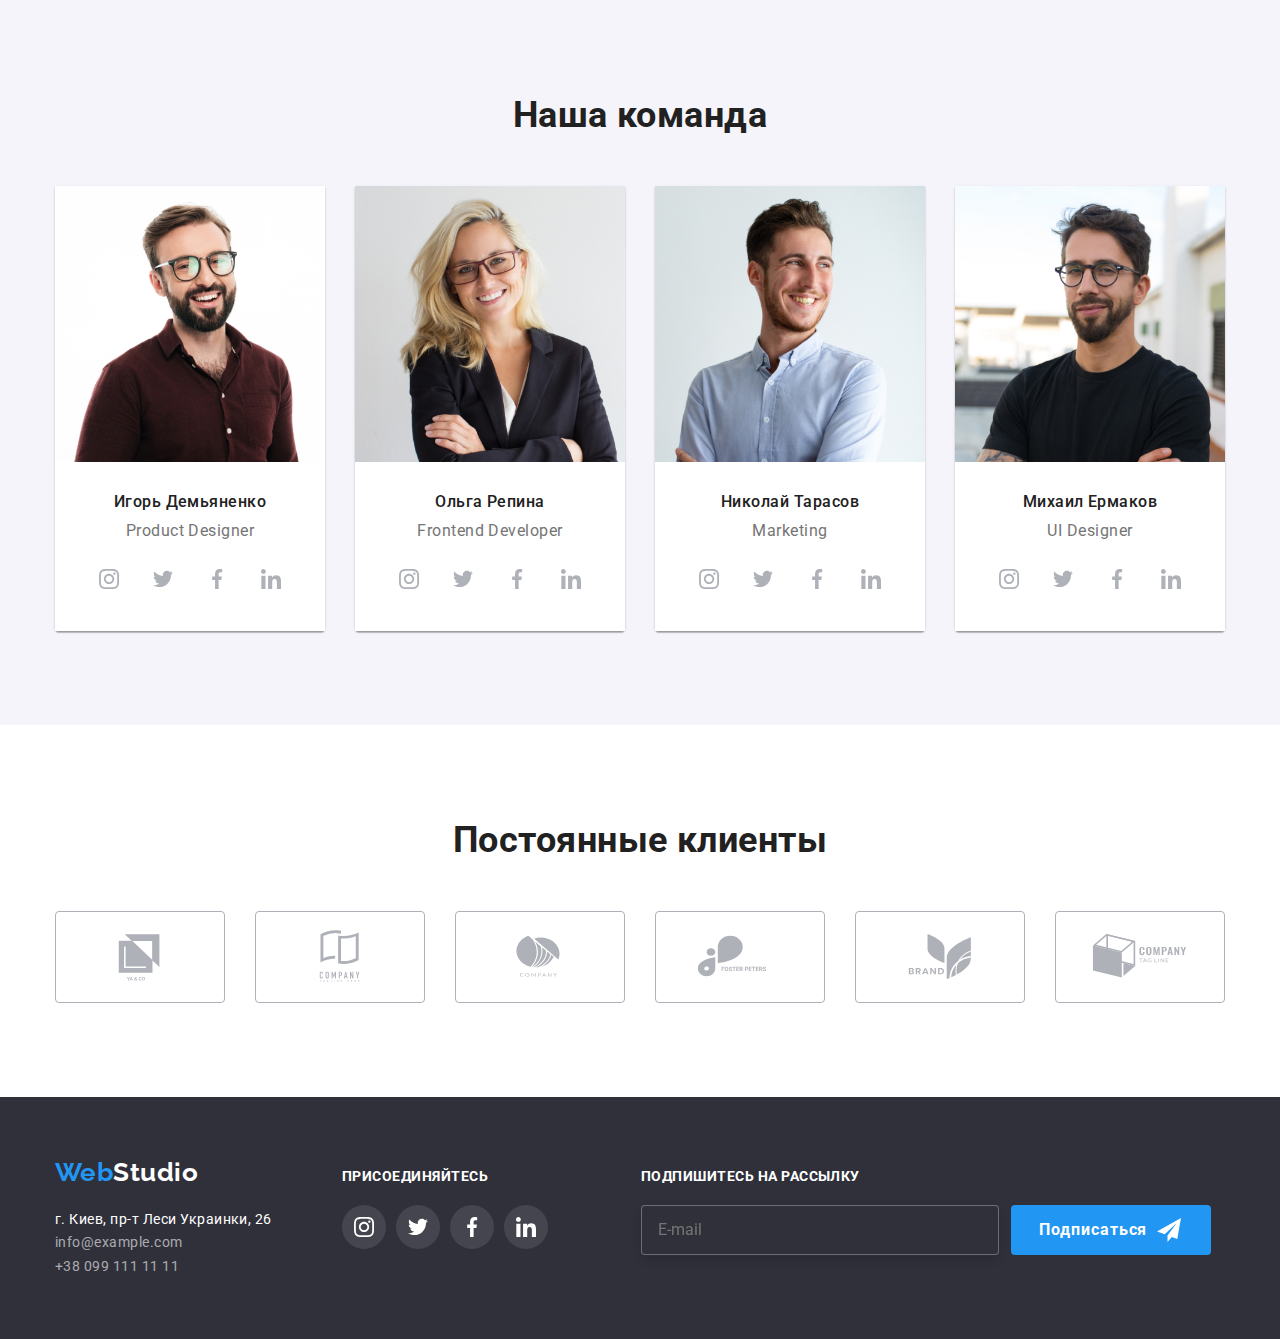
==== commit b5f9b5dd: "adaptive projects section" ====
--- a/index.html
+++ b/index.html
@@ -137,7 +137,7 @@
           <ul class="work-list list">
             <li class="work-list__item">
               <a href=""
-                ><img src="./images/box1.jpg" alt="Ноутбук" width="370"
+                ><img srcset="./images/work-item-1.jpg, ./images/work-item-1-2x.jpg 2x" src="./images/work-item-1.jpg" alt="Ноутбук" width="370"
               /></a>
               <p class="work-list__name">Десктопные приложения</p>
             </li>
@@ -145,14 +145,14 @@
             <li class="work-list__item">
               <p class="work-list__name">Мобильные приложения</p>
               <a href=""
-                ><img src="./images/box2.jpg" alt="Смартфон" width="370"
+                ><img srcset="./images/work-item-2.jpg, ./images/work-item-2-2x.jpg 2x" src="./images/work-item-2.jpg" alt="Смартфон" width="370"
               /></a>
             </li>
 
             <li class="work-list__item">
               <p class="work-list__name">Дизайнерские решения</p>
               <a href=""
-                ><img src="./images/box3.jpg" alt="Планшет" width="370"
+                ><img srcset="./images/work-item-3.jpg, ./images/work-item-3-2x.jpg 2x" src="./images/work-item-3.jpg" alt="Планшет" width="370"
               /></a>
             </li>
           </ul>
@@ -168,8 +168,8 @@
               <a href=""
                 ><img
                   src="./images/team-card-1.jpg"
+                  srcset="./images/team-card-1.jpg, ./images/team-card-1-2x.jpg 2x"
                   alt="Игорь Демьяненко"
-                  width="270"
                   class="team-section__picture"
                 />
                 <div class="team-section__info-block">
@@ -216,8 +216,8 @@
               <a href=""
                 ><img
                   src="./images/team-card-2.jpg"
+                  srcset="./images/team-card-2.jpg, ./images/team-card-2-2x.jpg 2x"
                   alt="Ольга Репинa"
-                  width="270"
                   class="team-section__picture"
                 />
                 <div class="team-section__info-block">
@@ -264,8 +264,8 @@
               <a href=""
                 ><img
                   src="./images/team-card-3.jpg"
+                  srcset="./images/team-card-3.jpg, ./images/team-card-3-2x.jpg 2x"
                   alt="Николай Тарасов"
-                  width="270"
                   class="team-section__picture"
                 />
                 <div class="team-section__info-block">
@@ -310,8 +310,8 @@
               <a href=""
                 ><img
                   src="./images/team-card-4.jpg"
+                  srcset="./images/team-card-4.jpg, ./images/team-card-4-2x.jpg 2x"
                   alt="Михаил Ермаков"
-                  width="270"
                   class="team-section__picture"
                 />
                 <div class="team-section__info-block">
--- a/css/main.min.css
+++ b/css/main.min.css
@@ -1 +1 @@
-body{background-color:#fff;color:#757575;font-family:Roboto,sans-serif;letter-spacing:.03em}a{text-decoration:none}address{font-style:normal}.list{list-style:none;padding:0;margin:0}h1,h2,h3,p{margin:0;padding:0}img{display:block}.section{padding-top:94px;padding-bottom:94px}.container{margin-left:auto;margin-right:auto;width:1200px;padding-left:15px;padding-right:15px}.page-header__logo{margin-right:93px}.logo{color:#2196f3;font-family:Raleway,sans-serif;font-weight:700;font-size:26px;line-height:1.19}.logo__second-part{color:#000}.main-nav{display:flex;align-items:center}.page-header{border-bottom:1px solid #ececec}.page-header__container{display:flex;align-items:center}.site-nav{display:flex}.site-nav__item:not(:last-child){margin-right:50px}.site-nav__link{color:#212121;font-weight:500;font-size:14px;line-height:1.4;letter-spacing:.02em;display:block;padding-top:32px;padding-bottom:32px;transition:color 250ms cubic-bezier(0.4, 0, 0.2, 1)}.site-nav__link:hover,.site-nav__link:focus{color:#2196f3}.site-nav__link--current{color:#2196f3}.site-nav__link--current{position:relative}.site-nav__link--current::after{content:"";position:absolute;left:0;bottom:-1px;display:block;width:100%;height:5px;border-radius:2px;background-color:#2196f3}.auth-nav{display:flex;margin-left:auto}.auth-nav__item:not(:last-child){margin-right:50px}.auth-nav__link{color:#757575;font-weight:500;font-size:14px;line-height:1.14;letter-spacing:.02em;padding-top:32px;padding-bottom:32px;display:flex;align-items:center;transition-property:color,fill;transition-duration:250ms;transition-timing-function:cubic-bezier(0.4, 0, 0.2, 1)}.auth-nav__link:hover,.auth-nav__link:focus{color:#2196f3;fill:currentColor}.auth-nav__icon{margin-right:10px;fill:currentColor}.hero-section{background-color:#2f303a;text-align:center;padding-top:200px;padding-bottom:200px;background-image:linear-gradient(to right, rgba(47, 48, 58, 0.4), rgba(47, 48, 58, 0.4)),url(../images/Img-header.jpg);background-size:cover;background-position:center;background-repeat:no-repeat;max-width:1600px;margin:0 auto}.section-hero__title{color:#fff;font-weight:900;font-size:44px;line-height:1.36;letter-spacing:.06em;text-transform:uppercase;margin-bottom:30px}.section-hero__button{color:#fff;background-color:#2196f3;font-weight:700;font-size:16px;line-height:1.9;letter-spacing:.06em;cursor:pointer;border:0;border-radius:4px;padding:10px 32px;display:inline-block;transition:background-color 250ms cubic-bezier(0.4, 0, 0.2, 1)}.section-hero__button:hover,.section-hero__button:focus{background-color:#188ce8}.feature-list{display:flex}.feature-list__item:not(:last-child){margin-right:30px}.feature-list__title{color:#212121;font-weight:700;font-size:14px;line-height:1.14;text-transform:uppercase;margin-bottom:10px}.feature-list__icon{display:flex;justify-content:center;align-items:center;background-color:#f5f4fa;border-radius:4px;margin-bottom:30px;height:120px}.feature-list__text{font-weight:400;font-size:14px;line-height:1.7}.work-section{padding-top:0}.work-list{display:flex}.work-title{color:#212121;font-weight:700;font-size:36px;line-height:1.17;text-align:center;margin-bottom:50px}.work-list__item{position:relative;margin-right:30px}.work-list__name{position:absolute;bottom:0;left:0;width:100%;height:70px;padding:27px 80px;font-weight:700;font-size:14px;line-height:1.14;text-align:center;text-transform:uppercase;color:#fff;background-color:rgba(47,48,58,.8)}.team-section{background-color:#f5f4fa}.team-section__list{display:flex}.team-section__item:not(:last-child){margin-right:30px}.team-section__item{box-shadow:0px 1px 3px rgba(0,0,0,.12),0px 1px 1px rgba(0,0,0,.14),0px 2px 1px rgba(0,0,0,.2);border-radius:0px 0px 4px 4px}.team-section__item:not(:last-child){margin-right:30px}.team-section__info-block{padding-top:30px;padding-bottom:16px;background-color:#fff}.team-section__title{color:#212121;font-weight:700;font-size:36px;line-height:1.17;text-align:center;margin-bottom:50px}.team-section__info-title{color:#212121;font-weight:500;font-size:16px;line-height:1.2;text-align:center;margin-bottom:10px}.team-section__info-position{font-weight:400;font-size:16px;line-height:1.2;text-align:center;color:#757575}.soc-list{background-color:#fff;display:flex;padding-left:32px;padding-right:32px;padding-bottom:30px}.soc-list__link{width:44px;height:44px;background-color:#fff;border-radius:50%;display:flex;align-items:center;justify-content:center;fill:#afb1b8;transition-property:background-color,fill;transition-duration:250ms;transition-timing-function:cubic-bezier(0.4, 0, 0.2, 1)}.soc-list__item:not(:last-child){margin-right:10px}.soc-list__link:hover,.soc-list__link:focus{background-color:#2196f3;fill:#fff}.clients-section__list{display:flex;justify-content:space-between;margin:0;padding:0}.clients-section__item{display:flex;justify-content:center;align-items:center;width:calc(16.6666666667% - 25px);height:92px;border:1px solid #afb1b8;border-radius:4px;transition-property:border-color,fill;transition-duration:250ms;transition-timing-function:cubic-bezier(0.4, 0, 0.2, 1)}.clients-section__item:hover,.clients-section__item:focus{border-color:#2196f3;fill:#2196f3}.clients-section__title{color:#212121;font-weight:700;font-size:36px;line-height:1.17;text-align:center;margin-bottom:50px}.clients-section__link{display:flex;justify-content:center;align-items:center;width:100%;height:100%;color:#afb1b8;fill:#afb1b8;transition-property:border-color,fill;transition-duration:250ms;transition-timing-function:cubic-bezier(0.4, 0, 0.2, 1)}.clients-section__link:hover,.clients-section__link:focus{border-color:#2196f3;fill:#2196f3}.clients-section__icon{width:106px;height:60px}.footer-logo{margin-right:70px}.footer-logo__first{color:#2196f3;font-family:Raleway,sans-serif;font-weight:700;font-size:26px;line-height:1.19;display:inline-block;margin-bottom:20px}.footer-logo__second{color:#fff}footer{background-color:#2f303a;padding-top:60px;padding-bottom:60px}footer .container{display:flex;justify-content:flex-start;align-items:flex-start}.footer-list__address{color:#fff;font-weight:400;font-size:14px;line-height:1.7}.footer-list__link{color:rgba(255,255,255,.6);font-weight:400;font-size:14px;line-height:1.7;transition:color 250ms cubic-bezier(0.4, 0, 0.2, 1)}.footer-list__link:hover,.footer-list__link:focus{color:#2196f3}.footer-soc-link{margin-right:93px}.footer-soc-link__title{color:#fff;font-weight:700;font-size:14px;line-height:1.14;text-transform:uppercase;margin-top:12px;margin-bottom:20px}.footer-soc-link__list{display:flex}.footer-soc-link__item{padding:12px;background-color:rgba(255,255,255,.1);border-radius:50%;transition:background-color 250ms cubic-bezier(0.4, 0, 0.2, 1)}.footer-soc-link__item:hover,.footer-soc-link__item:hover{background-color:#2196f3}.footer-soc-link__item:not(:last-child){margin-right:10px}.footer-soc-link__icon{fill:#fff;display:block}.form-subscription__title{color:#fff;font-weight:700;font-size:14px;line-height:1.14;text-transform:uppercase;margin-top:12px;margin-bottom:20px}.form-subscription__email{display:flex}.form-subscription__input{color:rgba(255,255,255,.6);width:358px;height:50px;border:1px solid rgba(255,255,255,.3);border-radius:4px;filter:drop-shadow(0px 4px 4px rgba(0, 0, 0, 0.15));background-color:#2f303a;padding-left:16px;margin-right:12px;outline:none;transition-property:box-shadow,border-color;transition-duration:250ms;transition-timing-function:cubic-bezier(0.4, 0, 0.2, 1)}.form-subscription__input:hover,.form-subscription__input:focus{border-color:#2196f3}.form-subscription__btn{display:flex;width:200px;height:50px;padding:10px 28px;color:#fff;background-color:#2196f3;font-weight:700;font-size:16px;line-height:1.88;align-items:center;text-align:center;letter-spacing:.06em;border-radius:4px;border:0;cursor:pointer;transition:box-shadow 250ms cubic-bezier(0.4, 0, 0.2, 1)}.form-subscription__btn:hover,.form-subscription__btn:focus{box-shadow:0px 4px 4px rgba(0,0,0,.15)}.form-subscription__btn-icon{margin-left:10px}.backdrop{position:fixed;top:0;left:0;width:100%;height:100%;background-color:rgba(0,0,0,.2);transition:opacity 250ms cubic-bezier(0.4, 0, 0.2, 1)}.backdrop.is-hidden{opacity:0;pointer-events:none}.modal{position:absolute;top:50%;left:50%;transform:translate(-50%, -50%);transition:transform 250ms linear;width:528px;height:581px;background-color:#fff;box-shadow:0px 1px 3px rgba(0,0,0,.12),0px 1px 1px rgba(0,0,0,.14),0px 2px 1px rgba(0,0,0,.2);border-radius:4px;padding:40px}.backdrop.is-hidden .modal{transform:translate(-50%, -100%)}.modal-close-btn{position:absolute;width:30px;height:30px;top:8px;right:8px;border:1px solid #757575;border-radius:50%;background-color:rgba(0,0,0,0);cursor:pointer;display:flex;align-items:center;justify-content:center;padding:0;transition:fill 250ms cubic-bezier(0.4, 0, 0.2, 1)}.modal-close-btn:hover,.modal-close-btn:focus{fill:#188ce8}.backdrop-close-icon{display:block;left:0px;top:0px}.modal-title{font-weight:700;font-size:20px;line-height:1.15;text-align:center;color:#212121;padding-top:2px;padding-bottom:12px}.modal-input{width:448px;height:40px;border:1px solid rgba(33,33,33,.2);border-radius:4px;outline:none;padding-left:42px;cursor:pointer;transition:border-color 250ms cubic-bezier(0.4, 0, 0.2, 1)}.modal-input:focus{border-color:#2196f3}.modal-input:focus+.form-icon{fill:#2196f3}.modal-label{font-weight:400;font-size:12px;line-height:1.17;letter-spacing:.01em;color:#757575;margin-bottom:4px}.modal-btn{display:block;margin:0 auto;width:200px;height:50px;color:#fff;background-color:#2196f3;font-weight:700;line-height:1.88;align-items:center;text-align:center;letter-spacing:.06em;border:0;margin-top:30px;cursor:pointer;box-shadow:0px 4px 4px rgba(0,0,0,.15);border-radius:4px;transition:background-color 250ms cubic-bezier(0.4, 0, 0.2, 1)}.modal-btn:hover,.modal-btn:focus{background-color:#188ce8}.form-field{display:flex;flex-direction:column}.form-field:not(:last-of-type){margin-bottom:10px}.form-field:last-of-type{margin-bottom:20px}.form-input-group{position:relative}.form-icon{position:absolute;left:12px;top:50%;transform:translateY(-50%);transition:fill 250ms cubic-bezier(0.4, 0, 0.2, 1)}.form-textarea{width:448px;height:120px;resize:none;border:1px solid rgba(33,33,33,.2);border-radius:4px;color:rgba(117,117,117,.5);padding:12px 16px;font-size:14px;line-height:1.14;letter-spacing:.01em;cursor:pointer;outline:none}.form-textarea:focus{border:1px solid #2196f3}.form-textarea::placeholder{color:rgba(117,117,117,.5)}.checkbox-text{font-size:14px;line-height:1.71;color:#757575}.checkbox-link{font-size:14px;line-height:1.71;color:#2196f3;text-decoration:underline}.checkbox{position:absolute;width:1px;height:1px;margin:-1px;border:0;padding:0;clip:rect(0 0 0 0);overflow:hidden}.checkbox:checked+.icon{border-color:#2196f3;background-color:#2196f3}.icon{border:2px solid #212121;border-radius:2px;margin-right:7px}.label-field{display:flex;align-items:center;justify-content:center}.filter-section__list{display:flex;justify-content:center;margin-bottom:50px}.filter-section__item:not(:last-child){margin-right:8px}.filter-section__button{color:#212121;background-color:#f5f4fa;font-weight:500;font-size:16px;line-height:1.6;text-align:center;font-family:inherit;display:inline-block;padding:6px 22px;border-radius:4px;border:0;transition:box-shadow 250ms cubic-bezier(0.4, 0, 0.2, 1)}.filter-section__button:hover,.filter-section__button:focus{box-shadow:0px 3px 1px rgba(0,0,0,.1),0px 1px 2px rgba(0,0,0,.08),0px 2px 2px rgba(0,0,0,.12)}.filter-section__button--active{color:#fff;background-color:#2196f3}.project-list{display:flex;flex-wrap:wrap}.project-list__item{width:370px;margin-right:30px;margin-bottom:30px;transition:box-shadow 250ms cubic-bezier(0.4, 0, 0.2, 1)}.project-list__item:hover,.project-list__item:focus{box-shadow:0px 1px 1px rgba(0,0,0,.12),0px 4px 4px rgba(0,0,0,.06),1px 4px 6px rgba(0,0,0,.16)}.project-list__item:nth-child(3n){margin-right:0}.project-list__item:nth-last-child(-n+3){margin-bottom:0}.project-list__item:hover .project-list__picture-overlay{transform:translateY(0)}.project-list__info-block{border:1px solid #eee;border-top-color:rgba(0,0,0,0);padding:20px 24px}.project-list__info-name{color:#212121;font-weight:700;font-size:18px;line-height:2;letter-spacing:.06em;margin-bottom:4px}.project-list__info-description{color:#757575;font-weight:400;font-size:16px;line-height:1.9}.project-list__picture-block{position:relative;overflow:hidden}.project-list__picture-overlay{position:absolute;transform:translateY(100%);transition:transform 250ms cubic-bezier(0.4, 0, 0.2, 1);bottom:0;width:100%;height:100%;padding:63px 24px;background-color:rgba(33,150,243,.9)}.project-list__text-overlay{font-weight:400;font-size:18px;line-height:1.56;color:#fff}/*# sourceMappingURL=main.min.css.map */+body{background-color:#fff;color:#757575;font-family:Roboto,sans-serif;letter-spacing:.03em}a{text-decoration:none}address{font-style:normal}.list{list-style:none;padding:0;margin:0}h1,h2,h3,p{margin:0;padding:0}img{display:block}.section{padding-top:94px;padding-bottom:94px}.container{margin-left:auto;margin-right:auto;padding-left:15px;padding-right:15px;width:480px}@media screen and (min-width: 768px){.container{width:768px}}@media screen and (min-width: 1200px){.container{width:1200px}}.page-header__logo{margin-right:93px}.logo{color:#2196f3;font-family:Raleway,sans-serif;font-weight:700;font-size:26px;line-height:1.19}.logo__second-part{color:#000}.main-nav{display:flex;align-items:center}.page-header{border-bottom:1px solid #ececec}.page-header__container{display:flex;align-items:center}.site-nav{display:flex;column-gap:50px}.site-nav__link{color:#212121;font-weight:500;font-size:14px;line-height:1.4;letter-spacing:.02em;display:block;padding-top:32px;padding-bottom:32px;transition:color 250ms cubic-bezier(0.4, 0, 0.2, 1)}.site-nav__link:hover,.site-nav__link:focus{color:#2196f3}.site-nav__link--current{color:#2196f3}.site-nav__link--current{position:relative}.site-nav__link--current::after{content:"";position:absolute;left:0;bottom:-1px;display:block;width:100%;height:5px;border-radius:2px;background-color:#2196f3}.auth-nav{display:flex;margin-left:auto;column-gap:50px}.auth-nav__link{color:#757575;font-weight:500;font-size:14px;line-height:1.14;letter-spacing:.02em;padding-top:32px;padding-bottom:32px;display:flex;align-items:center;transition-property:color,fill;transition-duration:250ms;transition-timing-function:cubic-bezier(0.4, 0, 0.2, 1)}.auth-nav__link:hover,.auth-nav__link:focus{color:#2196f3;fill:currentColor}.auth-nav__icon{margin-right:10px;fill:currentColor}.hero-section{padding-top:118;padding-bottom:118px;max-width:480px;margin:0 auto;text-align:center;background-color:#2f303a;background-size:cover;background-position:center;background-repeat:no-repeat;background-image:linear-gradient(to right, rgba(47, 48, 58, 0.4), rgba(47, 48, 58, 0.4)),url(../images/header-img-mob.jpg)}@media(min-device-pixel-ratio: 2),(min-resolution: 192dpi),(min-resolution: 2dppx){.hero-section{background-image:linear-gradient(rgba(25, 28, 38, 0.2), rgba(25, 28, 38, 0.2)),url(../images/header-img-mob-2x.jpg)}}@media screen and (min-width: 768px){.hero-section{max-width:768px;background-image:linear-gradient(to right, rgba(47, 48, 58, 0.4), rgba(47, 48, 58, 0.4)),url(../images/header-img-tablet.jpg)}}@media screen and (min-width: 768px)and (min-device-pixel-ratio: 2),screen and (min-width: 768px)and (min-resolution: 192dpi),screen and (min-width: 768px)and (min-resolution: 2dppx){.hero-section{background-image:linear-gradient(to right, rgba(47, 48, 58, 0.4), rgba(47, 48, 58, 0.4)),url(../images/header-img-tablet-2x.jpg)}}@media screen and (min-width: 1200px){.hero-section{max-width:1600px;padding-top:200px;padding-bottom:200px;background-image:linear-gradient(to right, rgba(47, 48, 58, 0.4), rgba(47, 48, 58, 0.4)),url(../images/header-img-desktop.jpg)}}@media screen and (min-width: 1200px)and (min-device-pixel-ratio: 2),screen and (min-width: 1200px)and (min-resolution: 192dpi),screen and (min-width: 1200px)and (min-resolution: 2dppx){.hero-section{background-image:linear-gradient(to right, rgba(47, 48, 58, 0.4), rgba(47, 48, 58, 0.4)),url(../images/header-img-desktop-2x.jpg)}}.section-hero__title{color:#fff;font-weight:900;font-size:26px;line-height:1.61;letter-spacing:.06em;text-transform:uppercase;margin-bottom:30px}@media screen and (min-width: 1200px){.section-hero__title{font-size:44px;line-height:1.36}}.section-hero__button{color:#fff;background-color:#2196f3;font-weight:700;font-size:16px;line-height:1.9;letter-spacing:.06em;cursor:pointer;border:0;border-radius:4px;padding:10px 32px;display:inline-block;transition:background-color 250ms cubic-bezier(0.4, 0, 0.2, 1)}.section-hero__button:hover,.section-hero__button:focus{background-color:#188ce8}.feature-list{display:flex;column-gap:30px;flex-direction:column}@media screen and (min-width: 768px){.feature-list{flex-direction:row;flex-wrap:wrap;gap:30px}}@media screen and (min-width: 1200px){.feature-list{flex-direction:row;flex-wrap:nowrap}}@media screen and (min-width: 768px){.feature-list__item{flex-basis:calc((100% - 30px)/2)}}.feature-list__title{color:#212121;font-weight:700;font-size:14px;line-height:1.14;text-transform:uppercase;margin-bottom:10px}.feature-list__icon{display:flex;justify-content:center;align-items:center;background-color:#f5f4fa;border-radius:4px;margin-bottom:30px;height:120px}.feature-list__text{font-weight:400;font-size:14px;line-height:1.7}.work-section{display:none;padding-top:0}@media screen and (min-width: 1200px){.work-section{display:block}}.work-list{display:flex;column-gap:30px}.work-title{color:#212121;font-weight:700;font-size:36px;line-height:1.17;text-align:center;margin-bottom:50px}.work-list__item{position:relative}.work-list__name{position:absolute;bottom:0;left:0;width:100%;height:70px;padding:27px 80px;font-weight:700;font-size:14px;line-height:1.14;text-align:center;text-transform:uppercase;color:#fff;background-color:rgba(47,48,58,.8)}.team-section{background-color:#f5f4fa}.team-section__list{display:flex;gap:30px;flex-direction:column}@media screen and (min-width: 768px){.team-section__list{flex-direction:row;flex-wrap:wrap}}@media screen and (min-width: 1200px){.team-section__list{flex-direction:row;flex-wrap:nowrap}}.team-section__item{box-shadow:0px 1px 3px rgba(0,0,0,.12),0px 1px 1px rgba(0,0,0,.14),0px 2px 1px rgba(0,0,0,.2);border-radius:0px 0px 4px 4px}@media screen and (min-width: 768px){.team-section__item{flex-basis:calc((100% - 30px)/2)}}.team-section__info-block{padding-top:30px;padding-bottom:16px;background-color:#fff}.team-section__picture{width:450px}@media screen and (min-width: 768px){.team-section__picture{width:354px}}@media screen and (min-width: 1200px){.team-section__picture{width:270px}}.team-section__title{color:#212121;font-weight:700;font-size:36px;line-height:1.17;text-align:center;margin-bottom:50px}.team-section__info-title{color:#212121;font-weight:500;font-size:16px;line-height:1.2;text-align:center;margin-bottom:10px}.team-section__info-position{font-weight:400;font-size:16px;line-height:1.2;text-align:center;color:#757575}.soc-list{background-color:#fff;display:flex;justify-content:center;column-gap:10px;padding-bottom:30px}.soc-list__item{flex-basis:calc(100% - 40px)/4}.soc-list__link{width:44px;height:44px;background-color:#fff;border-radius:50%;display:flex;align-items:center;justify-content:center;fill:#afb1b8;transition-property:background-color,fill;transition-duration:250ms;transition-timing-function:cubic-bezier(0.4, 0, 0.2, 1)}.soc-list__link:hover,.soc-list__link:focus{background-color:#2196f3;fill:#fff}.clients-section__list{display:flex;margin:0;padding:0;gap:30px;justify-content:center;flex-wrap:wrap}@media screen and (min-width: 1200px){.clients-section__list{flex-wrap:nowrap}}.clients-section__item{display:flex;justify-content:center;align-items:center;height:92px;border:1px solid #afb1b8;border-radius:4px;transition-property:border-color,fill;transition-duration:250ms;transition-timing-function:cubic-bezier(0.4, 0, 0.2, 1);flex-basis:calc((100% - 30px)/2)}@media screen and (min-width: 768px){.clients-section__item{flex-basis:calc((100% - 30px)/3)}}@media screen and (min-width: 1200px){.clients-section__item{flex-basis:calc((100% - 30px)/6)}}.clients-section__item:hover,.clients-section__item:focus{border-color:#2196f3;fill:#2196f3}.clients-section__title{color:#212121;font-weight:700;font-size:36px;line-height:1.17;text-align:center;margin-bottom:50px}.clients-section__link{display:flex;justify-content:center;align-items:center;width:100%;height:100%;color:#afb1b8;fill:#afb1b8;transition-property:border-color,fill;transition-duration:250ms;transition-timing-function:cubic-bezier(0.4, 0, 0.2, 1)}.clients-section__link:hover,.clients-section__link:focus{border-color:#2196f3;fill:#2196f3}.clients-section__icon{width:106px;height:60px}.footer-logo{margin-right:70px}.footer-logo__first{color:#2196f3;font-family:Raleway,sans-serif;font-weight:700;font-size:26px;line-height:1.19;display:inline-block;margin-bottom:20px}.footer-logo__second{color:#fff}footer{background-color:#2f303a;padding-top:60px;padding-bottom:60px}footer .container{display:flex;justify-content:flex-start;align-items:flex-start}.footer-list__address{color:#fff;font-weight:400;font-size:14px;line-height:1.7}.footer-list__link{color:rgba(255,255,255,.6);font-weight:400;font-size:14px;line-height:1.7;transition:color 250ms cubic-bezier(0.4, 0, 0.2, 1)}.footer-list__link:hover,.footer-list__link:focus{color:#2196f3}.footer-soc-link{margin-right:93px}.footer-soc-link__title{color:#fff;font-weight:700;font-size:14px;line-height:1.14;text-transform:uppercase;margin-top:12px;margin-bottom:20px}.footer-soc-link__list{display:flex;column-gap:10px}.footer-soc-link__item{padding:12px;background-color:rgba(255,255,255,.1);border-radius:50%;transition:background-color 250ms cubic-bezier(0.4, 0, 0.2, 1)}.footer-soc-link__item:hover,.footer-soc-link__item:hover{background-color:#2196f3}.footer-soc-link__icon{fill:#fff;display:block}.form-subscription__title{color:#fff;font-weight:700;font-size:14px;line-height:1.14;text-transform:uppercase;margin-top:12px;margin-bottom:20px}.form-subscription__email{display:flex}.form-subscription__input{color:rgba(255,255,255,.6);width:358px;height:50px;border:1px solid rgba(255,255,255,.3);border-radius:4px;filter:drop-shadow(0px 4px 4px rgba(0, 0, 0, 0.15));background-color:#2f303a;padding-left:16px;margin-right:12px;outline:none;transition-property:box-shadow,border-color;transition-duration:250ms;transition-timing-function:cubic-bezier(0.4, 0, 0.2, 1)}.form-subscription__input:hover,.form-subscription__input:focus{border-color:#2196f3}.form-subscription__btn{display:flex;width:200px;height:50px;padding:10px 28px;color:#fff;background-color:#2196f3;font-weight:700;font-size:16px;line-height:1.88;align-items:center;text-align:center;letter-spacing:.06em;border-radius:4px;border:0;cursor:pointer;transition:box-shadow 250ms cubic-bezier(0.4, 0, 0.2, 1)}.form-subscription__btn:hover,.form-subscription__btn:focus{box-shadow:0px 4px 4px rgba(0,0,0,.15)}.form-subscription__btn-icon{margin-left:10px}.backdrop{position:fixed;top:0;left:0;width:100%;height:100%;background-color:rgba(0,0,0,.2);transition:opacity 250ms cubic-bezier(0.4, 0, 0.2, 1)}.backdrop.is-hidden{opacity:0;pointer-events:none}.modal{position:absolute;top:50%;left:50%;transform:translate(-50%, -50%);transition:transform 250ms linear;width:528px;height:581px;background-color:#fff;box-shadow:0px 1px 3px rgba(0,0,0,.12),0px 1px 1px rgba(0,0,0,.14),0px 2px 1px rgba(0,0,0,.2);border-radius:4px;padding:40px}.backdrop.is-hidden .modal{transform:translate(-50%, -100%)}.modal-close-btn{position:absolute;width:30px;height:30px;top:8px;right:8px;border:1px solid #757575;border-radius:50%;background-color:rgba(0,0,0,0);cursor:pointer;display:flex;align-items:center;justify-content:center;padding:0;transition:fill 250ms cubic-bezier(0.4, 0, 0.2, 1)}.modal-close-btn:hover,.modal-close-btn:focus{fill:#188ce8}.backdrop-close-icon{display:block;left:0px;top:0px}.modal-title{font-weight:700;font-size:20px;line-height:1.15;text-align:center;color:#212121;padding-top:2px;padding-bottom:12px}.modal-input{width:448px;height:40px;border:1px solid rgba(33,33,33,.2);border-radius:4px;outline:none;padding-left:42px;cursor:pointer;transition:border-color 250ms cubic-bezier(0.4, 0, 0.2, 1)}.modal-input:focus{border-color:#2196f3}.modal-input:focus+.form-icon{fill:#2196f3}.modal-label{font-weight:400;font-size:12px;line-height:1.17;letter-spacing:.01em;color:#757575;margin-bottom:4px}.modal-btn{display:block;margin:0 auto;width:200px;height:50px;color:#fff;background-color:#2196f3;font-weight:700;line-height:1.88;align-items:center;text-align:center;letter-spacing:.06em;border:0;margin-top:30px;cursor:pointer;box-shadow:0px 4px 4px rgba(0,0,0,.15);border-radius:4px;transition:background-color 250ms cubic-bezier(0.4, 0, 0.2, 1)}.modal-btn:hover,.modal-btn:focus{background-color:#188ce8}.form-field{display:flex;flex-direction:column}.form-field:not(:last-of-type){margin-bottom:10px}.form-field:last-of-type{margin-bottom:20px}.form-input-group{position:relative}.form-icon{position:absolute;left:12px;top:50%;transform:translateY(-50%);transition:fill 250ms cubic-bezier(0.4, 0, 0.2, 1)}.form-textarea{width:448px;height:120px;resize:none;border:1px solid rgba(33,33,33,.2);border-radius:4px;color:rgba(117,117,117,.5);padding:12px 16px;font-size:14px;line-height:1.14;letter-spacing:.01em;cursor:pointer;outline:none}.form-textarea:focus{border:1px solid #2196f3}.form-textarea::placeholder{color:rgba(117,117,117,.5)}.checkbox-text{font-size:14px;line-height:1.71;color:#757575}.checkbox-link{font-size:14px;line-height:1.71;color:#2196f3;text-decoration:underline}.checkbox{position:absolute;width:1px;height:1px;margin:-1px;border:0;padding:0;clip:rect(0 0 0 0);overflow:hidden}.checkbox:checked+.icon{border-color:#2196f3;background-color:#2196f3}.icon{border:2px solid #212121;border-radius:2px;margin-right:7px}.label-field{display:flex;align-items:center;justify-content:center}.filter-section__list{margin-bottom:50px;display:flex;column-gap:8px;flex-wrap:wrap;justify-content:flex-start}@media screen and (min-width: 768px){.filter-section__list{justify-content:center}}.filter-section__button{color:#212121;background-color:#f5f4fa;font-weight:500;font-size:16px;line-height:1.6;text-align:center;font-family:inherit;display:inline-block;padding:6px 22px;border-radius:4px;border:0;transition:box-shadow 250ms cubic-bezier(0.4, 0, 0.2, 1)}.filter-section__button:hover,.filter-section__button:focus{box-shadow:0px 3px 1px rgba(0,0,0,.1),0px 1px 2px rgba(0,0,0,.08),0px 2px 2px rgba(0,0,0,.12)}.filter-section__button--active{color:#fff;background-color:#2196f3}.project-list{display:flex;flex-wrap:wrap;gap:30px}.project-picture{width:450px;height:294px}@media screen and (min-width: 768px){.project-picture{width:354px}}@media screen and (min-width: 1200px){.project-picture{width:370px}}.project-list__item{transition:box-shadow 250ms cubic-bezier(0.4, 0, 0.2, 1)}@media screen and (min-width: 768px){.project-list__item{flex-basis:calc((100% - 30px)/2)}}@media screen and (min-width: 1200px){.project-list__item{flex-basis:calc((100% - 60px)/3)}}.project-list__item:hover,.project-list__item:focus{box-shadow:0px 1px 1px rgba(0,0,0,.12),0px 4px 4px rgba(0,0,0,.06),1px 4px 6px rgba(0,0,0,.16)}.project-list__item:nth-child(3n){margin-right:0}.project-list__item:nth-last-child(-n+3){margin-bottom:0}.project-list__item:hover .project-list__picture-overlay{transform:translateY(0)}.project-list__info-block{border:1px solid #eee;border-top-color:rgba(0,0,0,0);padding:20px 24px}.project-list__info-name{color:#212121;font-weight:700;font-size:18px;line-height:2;letter-spacing:.06em;margin-bottom:4px}.project-list__info-description{color:#757575;font-weight:400;font-size:16px;line-height:1.9}.project-list__picture-block{position:relative;overflow:hidden}.project-list__picture-overlay{position:absolute;transform:translateY(100%);transition:transform 250ms cubic-bezier(0.4, 0, 0.2, 1);bottom:0;width:100%;height:100%;padding:63px 24px;background-color:rgba(33,150,243,.9)}.project-list__text-overlay{font-weight:400;font-size:18px;line-height:1.56;color:#fff}/*# sourceMappingURL=main.min.css.map */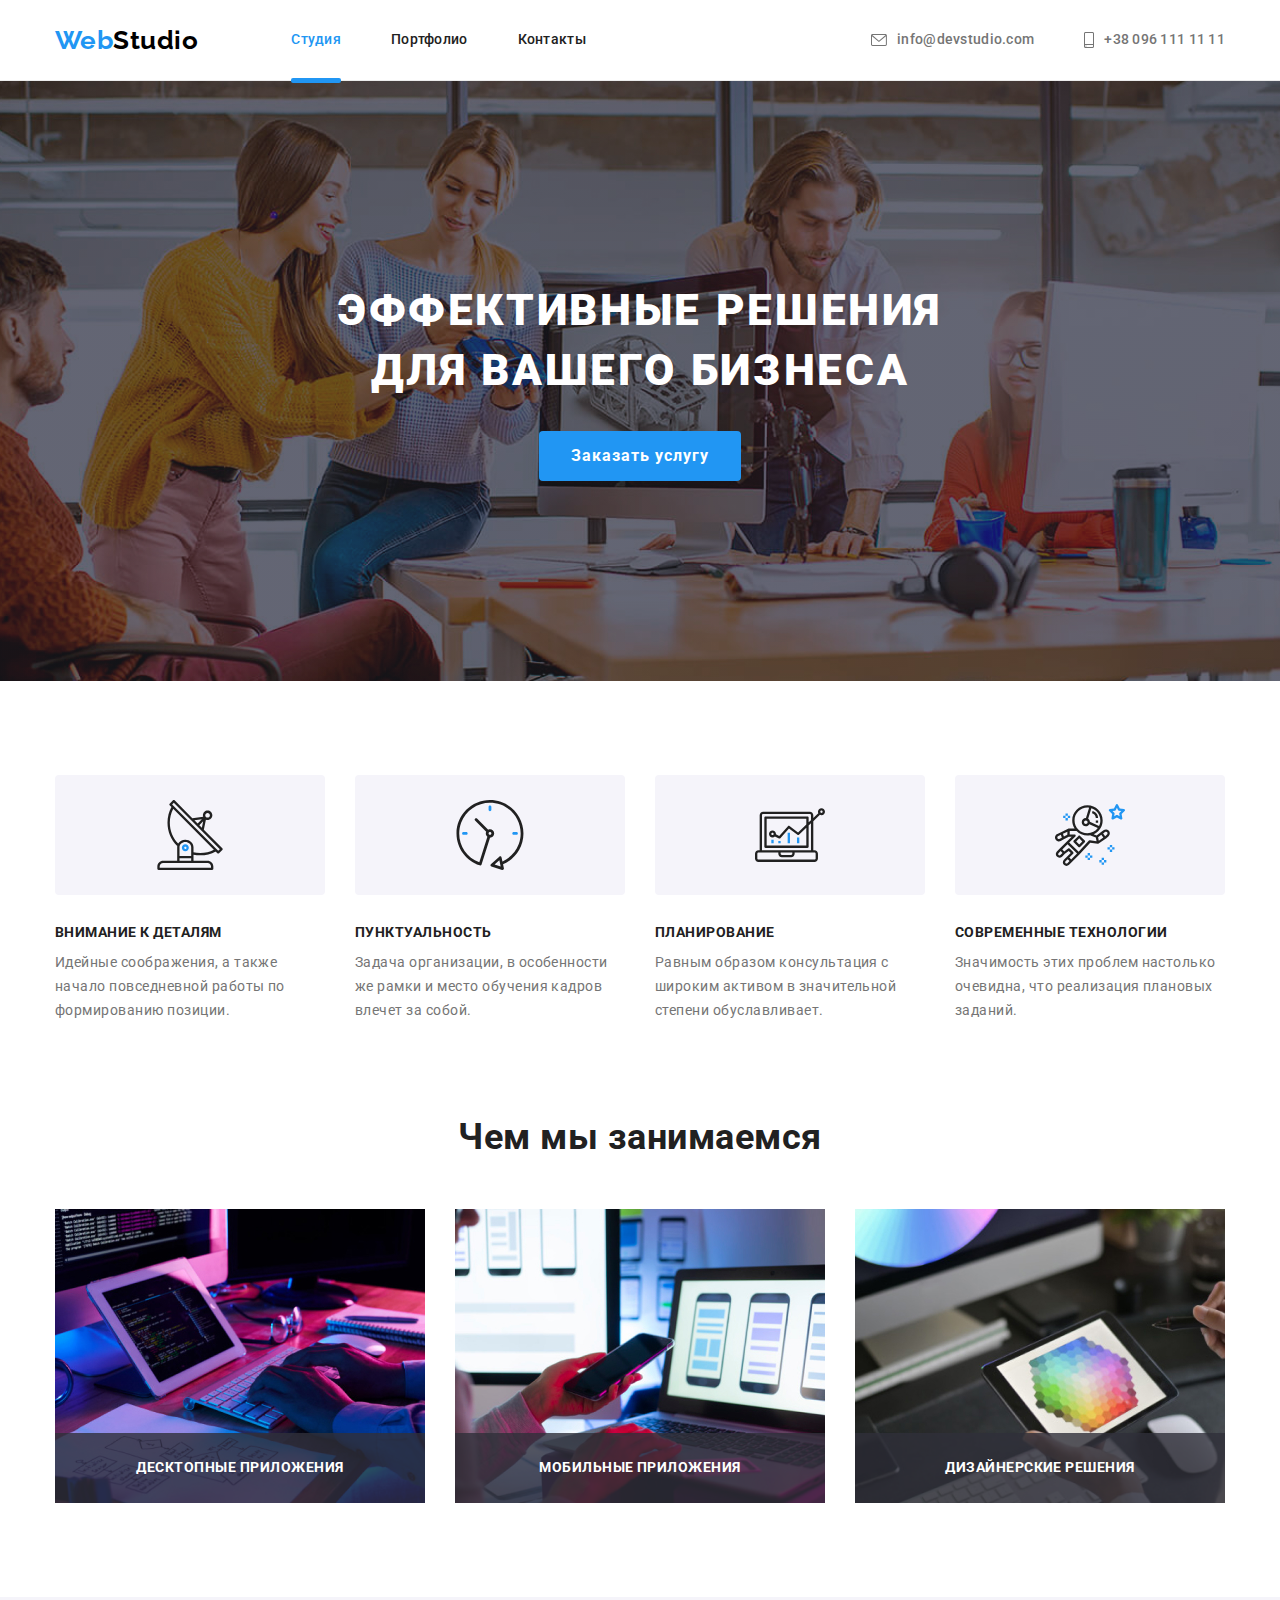
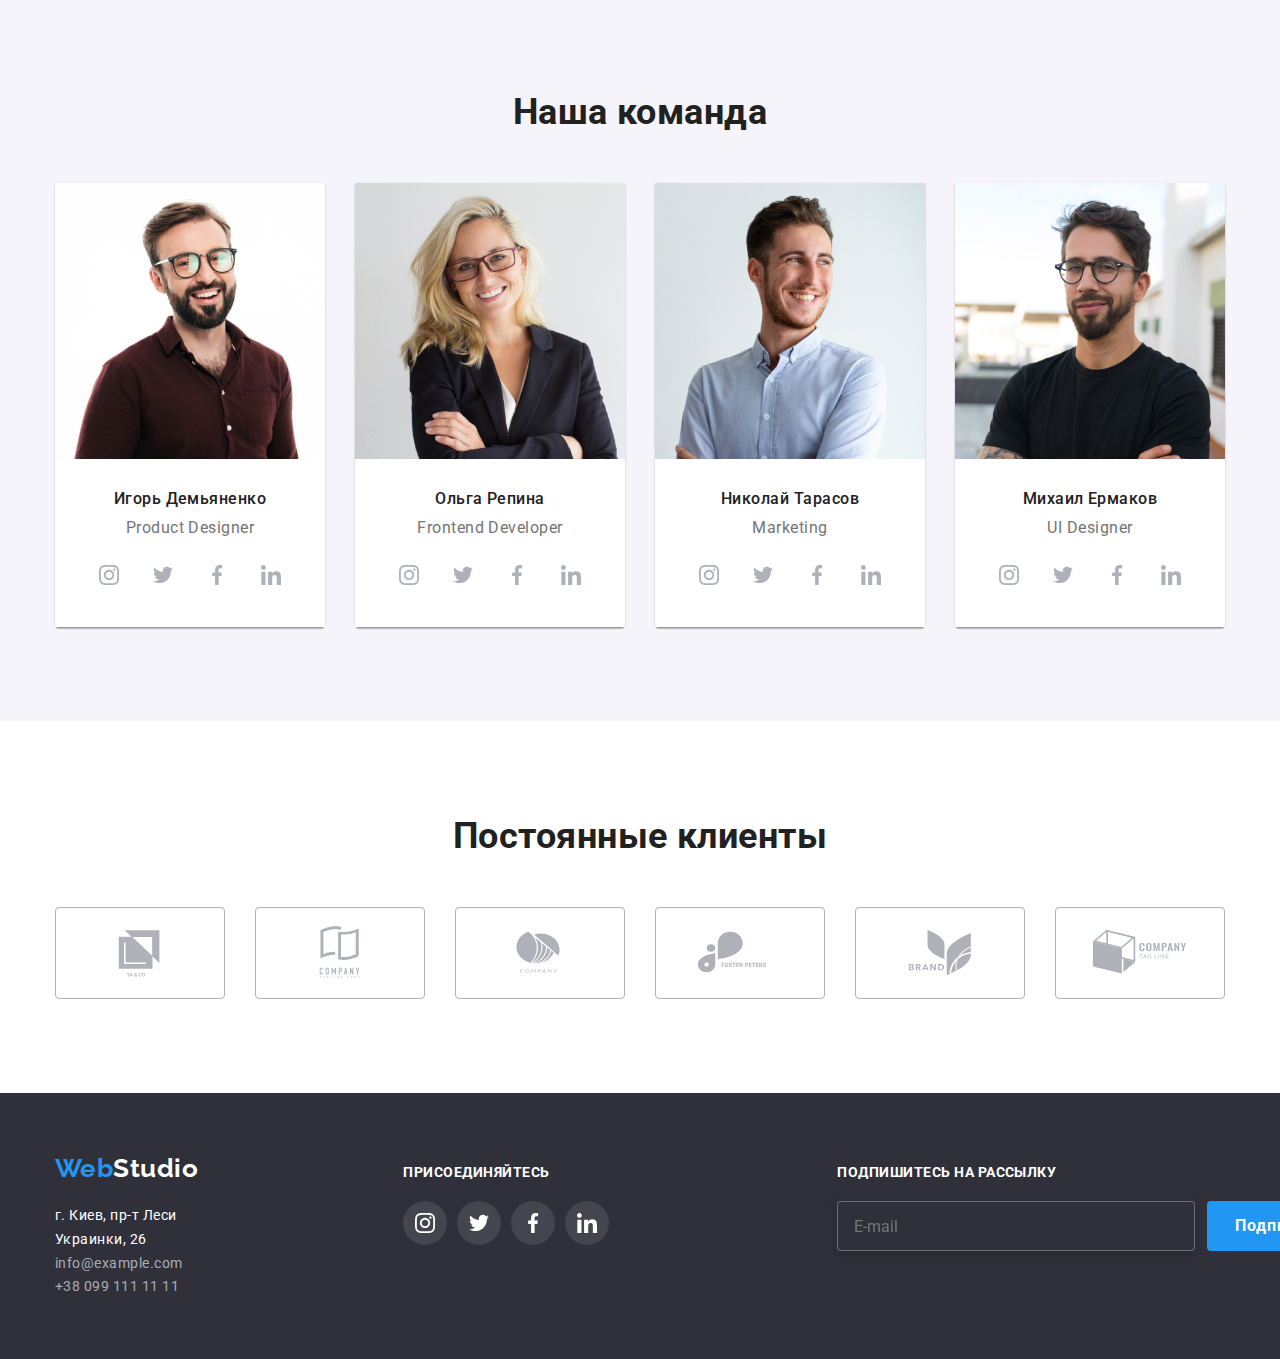
==== commit e675b1ea: "Adaptive header and footer" ====
--- a/index.html
+++ b/index.html
@@ -58,6 +58,61 @@
             >
           </li>
         </ul>
+        <button type="button" class="page-header__menu-open-btn">
+          <svg width="24" height="16">
+            <use href="./images/icons.svg#icon-menu"></use>
+          </svg>
+        </button>
+        <div class="mob-menu is-hidden">
+          <div class="container">
+            <div class="mob-menu__top">
+              <button type="button" class="page-header__close-btn">
+                <svg width="18" height="18">
+                  <use href="./images/icons.svg#icon-close-black"></use>
+                </svg>
+              </button>
+
+              <ul class="mob-menu__list list">
+                <li class="mob-menu__item">
+                  <a href="#" class="mob-menu__link mob-menu__link--current">Студия</a>
+                </li>
+                <li class="mob-menu__item">
+                  <a href="./portfolio.html" class="mob-menu__link link">Портфолио</a>
+                </li>
+                <li class="mob-menu__item">
+                  <a href="#" class="mob-menu__link link">Контакты</a>
+                </li>
+              </ul>
+            </div>
+            <div class="mob-menu__bottom">
+              <ul class="mob-menu__contacts-list list">
+                <li>
+                  <a class="mob-menu__contact" href="mailto:info@devstudio.com">info@example.com</a>
+                </li>
+                <li>
+                  <a class="mob-menu__contact" href="tel:+380961111111">+38 099 111 11 11</a>
+                </li>
+              </ul>
+              <ul class="mob-menu__soc-list list">
+                <li class="mob-menu__soc-item">
+                  <a href="" class="mob-menu__soc-link">Instagram</a>
+                </li>
+                <li class="mob-menu__soc-separator">|</li>
+                <li class="mob-menu__soc-item">
+                  <a href="" class="mob-menu__soc-link">Twitter</a>
+                </li>
+                <li class="mob-menu__soc-separator">|</li>
+                <li class="mob-menu__soc-item">
+                  <a href="" class="mob-menu__soc-link">Facebook</a>
+                </li>
+                <li class="mob-menu__soc-separator">|</li>
+                <li class="mob-menu__soc-item">
+                  <a href="" class="mob-menu__soc-link">LinkedIn</a>
+                </li>
+              </ul>
+            </div>
+          </div>
+        </div>
       </div>
     </header>
 
@@ -563,5 +618,6 @@
       </div>
     </div>
     <script src="./js/modal.js"></script>
+    <script src="./js/menu.js"></script>
   </body>
 </html>
--- a/css/main.min.css
+++ b/css/main.min.css
@@ -1 +1 @@
-body{background-color:#fff;color:#757575;font-family:Roboto,sans-serif;letter-spacing:.03em}a{text-decoration:none}address{font-style:normal}.list{list-style:none;padding:0;margin:0}h1,h2,h3,p{margin:0;padding:0}img{display:block}.section{padding-top:94px;padding-bottom:94px}.container{margin-left:auto;margin-right:auto;padding-left:15px;padding-right:15px;width:480px}@media screen and (min-width: 768px){.container{width:768px}}@media screen and (min-width: 1200px){.container{width:1200px}}.page-header__logo{margin-right:93px}.logo{color:#2196f3;font-family:Raleway,sans-serif;font-weight:700;font-size:26px;line-height:1.19}.logo__second-part{color:#000}.main-nav{display:flex;align-items:center}.page-header{border-bottom:1px solid #ececec}.page-header__container{display:flex;align-items:center}.site-nav{display:flex;column-gap:50px}.site-nav__link{color:#212121;font-weight:500;font-size:14px;line-height:1.4;letter-spacing:.02em;display:block;padding-top:32px;padding-bottom:32px;transition:color 250ms cubic-bezier(0.4, 0, 0.2, 1)}.site-nav__link:hover,.site-nav__link:focus{color:#2196f3}.site-nav__link--current{color:#2196f3}.site-nav__link--current{position:relative}.site-nav__link--current::after{content:"";position:absolute;left:0;bottom:-1px;display:block;width:100%;height:5px;border-radius:2px;background-color:#2196f3}.auth-nav{display:flex;margin-left:auto;column-gap:50px}.auth-nav__link{color:#757575;font-weight:500;font-size:14px;line-height:1.14;letter-spacing:.02em;padding-top:32px;padding-bottom:32px;display:flex;align-items:center;transition-property:color,fill;transition-duration:250ms;transition-timing-function:cubic-bezier(0.4, 0, 0.2, 1)}.auth-nav__link:hover,.auth-nav__link:focus{color:#2196f3;fill:currentColor}.auth-nav__icon{margin-right:10px;fill:currentColor}.hero-section{padding-top:118;padding-bottom:118px;max-width:480px;margin:0 auto;text-align:center;background-color:#2f303a;background-size:cover;background-position:center;background-repeat:no-repeat;background-image:linear-gradient(to right, rgba(47, 48, 58, 0.4), rgba(47, 48, 58, 0.4)),url(../images/header-img-mob.jpg)}@media(min-device-pixel-ratio: 2),(min-resolution: 192dpi),(min-resolution: 2dppx){.hero-section{background-image:linear-gradient(rgba(25, 28, 38, 0.2), rgba(25, 28, 38, 0.2)),url(../images/header-img-mob-2x.jpg)}}@media screen and (min-width: 768px){.hero-section{max-width:768px;background-image:linear-gradient(to right, rgba(47, 48, 58, 0.4), rgba(47, 48, 58, 0.4)),url(../images/header-img-tablet.jpg)}}@media screen and (min-width: 768px)and (min-device-pixel-ratio: 2),screen and (min-width: 768px)and (min-resolution: 192dpi),screen and (min-width: 768px)and (min-resolution: 2dppx){.hero-section{background-image:linear-gradient(to right, rgba(47, 48, 58, 0.4), rgba(47, 48, 58, 0.4)),url(../images/header-img-tablet-2x.jpg)}}@media screen and (min-width: 1200px){.hero-section{max-width:1600px;padding-top:200px;padding-bottom:200px;background-image:linear-gradient(to right, rgba(47, 48, 58, 0.4), rgba(47, 48, 58, 0.4)),url(../images/header-img-desktop.jpg)}}@media screen and (min-width: 1200px)and (min-device-pixel-ratio: 2),screen and (min-width: 1200px)and (min-resolution: 192dpi),screen and (min-width: 1200px)and (min-resolution: 2dppx){.hero-section{background-image:linear-gradient(to right, rgba(47, 48, 58, 0.4), rgba(47, 48, 58, 0.4)),url(../images/header-img-desktop-2x.jpg)}}.section-hero__title{color:#fff;font-weight:900;font-size:26px;line-height:1.61;letter-spacing:.06em;text-transform:uppercase;margin-bottom:30px}@media screen and (min-width: 1200px){.section-hero__title{font-size:44px;line-height:1.36}}.section-hero__button{color:#fff;background-color:#2196f3;font-weight:700;font-size:16px;line-height:1.9;letter-spacing:.06em;cursor:pointer;border:0;border-radius:4px;padding:10px 32px;display:inline-block;transition:background-color 250ms cubic-bezier(0.4, 0, 0.2, 1)}.section-hero__button:hover,.section-hero__button:focus{background-color:#188ce8}.feature-list{display:flex;column-gap:30px;flex-direction:column}@media screen and (min-width: 768px){.feature-list{flex-direction:row;flex-wrap:wrap;gap:30px}}@media screen and (min-width: 1200px){.feature-list{flex-direction:row;flex-wrap:nowrap}}@media screen and (min-width: 768px){.feature-list__item{flex-basis:calc((100% - 30px)/2)}}.feature-list__title{color:#212121;font-weight:700;font-size:14px;line-height:1.14;text-transform:uppercase;margin-bottom:10px}.feature-list__icon{display:flex;justify-content:center;align-items:center;background-color:#f5f4fa;border-radius:4px;margin-bottom:30px;height:120px}.feature-list__text{font-weight:400;font-size:14px;line-height:1.7}.work-section{display:none;padding-top:0}@media screen and (min-width: 1200px){.work-section{display:block}}.work-list{display:flex;column-gap:30px}.work-title{color:#212121;font-weight:700;font-size:36px;line-height:1.17;text-align:center;margin-bottom:50px}.work-list__item{position:relative}.work-list__name{position:absolute;bottom:0;left:0;width:100%;height:70px;padding:27px 80px;font-weight:700;font-size:14px;line-height:1.14;text-align:center;text-transform:uppercase;color:#fff;background-color:rgba(47,48,58,.8)}.team-section{background-color:#f5f4fa}.team-section__list{display:flex;gap:30px;flex-direction:column}@media screen and (min-width: 768px){.team-section__list{flex-direction:row;flex-wrap:wrap}}@media screen and (min-width: 1200px){.team-section__list{flex-direction:row;flex-wrap:nowrap}}.team-section__item{box-shadow:0px 1px 3px rgba(0,0,0,.12),0px 1px 1px rgba(0,0,0,.14),0px 2px 1px rgba(0,0,0,.2);border-radius:0px 0px 4px 4px}@media screen and (min-width: 768px){.team-section__item{flex-basis:calc((100% - 30px)/2)}}.team-section__info-block{padding-top:30px;padding-bottom:16px;background-color:#fff}.team-section__picture{width:450px}@media screen and (min-width: 768px){.team-section__picture{width:354px}}@media screen and (min-width: 1200px){.team-section__picture{width:270px}}.team-section__title{color:#212121;font-weight:700;font-size:36px;line-height:1.17;text-align:center;margin-bottom:50px}.team-section__info-title{color:#212121;font-weight:500;font-size:16px;line-height:1.2;text-align:center;margin-bottom:10px}.team-section__info-position{font-weight:400;font-size:16px;line-height:1.2;text-align:center;color:#757575}.soc-list{background-color:#fff;display:flex;justify-content:center;column-gap:10px;padding-bottom:30px}.soc-list__item{flex-basis:calc(100% - 40px)/4}.soc-list__link{width:44px;height:44px;background-color:#fff;border-radius:50%;display:flex;align-items:center;justify-content:center;fill:#afb1b8;transition-property:background-color,fill;transition-duration:250ms;transition-timing-function:cubic-bezier(0.4, 0, 0.2, 1)}.soc-list__link:hover,.soc-list__link:focus{background-color:#2196f3;fill:#fff}.clients-section__list{display:flex;margin:0;padding:0;gap:30px;justify-content:center;flex-wrap:wrap}@media screen and (min-width: 1200px){.clients-section__list{flex-wrap:nowrap}}.clients-section__item{display:flex;justify-content:center;align-items:center;height:92px;border:1px solid #afb1b8;border-radius:4px;transition-property:border-color,fill;transition-duration:250ms;transition-timing-function:cubic-bezier(0.4, 0, 0.2, 1);flex-basis:calc((100% - 30px)/2)}@media screen and (min-width: 768px){.clients-section__item{flex-basis:calc((100% - 30px)/3)}}@media screen and (min-width: 1200px){.clients-section__item{flex-basis:calc((100% - 30px)/6)}}.clients-section__item:hover,.clients-section__item:focus{border-color:#2196f3;fill:#2196f3}.clients-section__title{color:#212121;font-weight:700;font-size:36px;line-height:1.17;text-align:center;margin-bottom:50px}.clients-section__link{display:flex;justify-content:center;align-items:center;width:100%;height:100%;color:#afb1b8;fill:#afb1b8;transition-property:border-color,fill;transition-duration:250ms;transition-timing-function:cubic-bezier(0.4, 0, 0.2, 1)}.clients-section__link:hover,.clients-section__link:focus{border-color:#2196f3;fill:#2196f3}.clients-section__icon{width:106px;height:60px}.footer-logo{margin-right:70px}.footer-logo__first{color:#2196f3;font-family:Raleway,sans-serif;font-weight:700;font-size:26px;line-height:1.19;display:inline-block;margin-bottom:20px}.footer-logo__second{color:#fff}footer{background-color:#2f303a;padding-top:60px;padding-bottom:60px}footer .container{display:flex;justify-content:flex-start;align-items:flex-start}.footer-list__address{color:#fff;font-weight:400;font-size:14px;line-height:1.7}.footer-list__link{color:rgba(255,255,255,.6);font-weight:400;font-size:14px;line-height:1.7;transition:color 250ms cubic-bezier(0.4, 0, 0.2, 1)}.footer-list__link:hover,.footer-list__link:focus{color:#2196f3}.footer-soc-link{margin-right:93px}.footer-soc-link__title{color:#fff;font-weight:700;font-size:14px;line-height:1.14;text-transform:uppercase;margin-top:12px;margin-bottom:20px}.footer-soc-link__list{display:flex;column-gap:10px}.footer-soc-link__item{padding:12px;background-color:rgba(255,255,255,.1);border-radius:50%;transition:background-color 250ms cubic-bezier(0.4, 0, 0.2, 1)}.footer-soc-link__item:hover,.footer-soc-link__item:hover{background-color:#2196f3}.footer-soc-link__icon{fill:#fff;display:block}.form-subscription__title{color:#fff;font-weight:700;font-size:14px;line-height:1.14;text-transform:uppercase;margin-top:12px;margin-bottom:20px}.form-subscription__email{display:flex}.form-subscription__input{color:rgba(255,255,255,.6);width:358px;height:50px;border:1px solid rgba(255,255,255,.3);border-radius:4px;filter:drop-shadow(0px 4px 4px rgba(0, 0, 0, 0.15));background-color:#2f303a;padding-left:16px;margin-right:12px;outline:none;transition-property:box-shadow,border-color;transition-duration:250ms;transition-timing-function:cubic-bezier(0.4, 0, 0.2, 1)}.form-subscription__input:hover,.form-subscription__input:focus{border-color:#2196f3}.form-subscription__btn{display:flex;width:200px;height:50px;padding:10px 28px;color:#fff;background-color:#2196f3;font-weight:700;font-size:16px;line-height:1.88;align-items:center;text-align:center;letter-spacing:.06em;border-radius:4px;border:0;cursor:pointer;transition:box-shadow 250ms cubic-bezier(0.4, 0, 0.2, 1)}.form-subscription__btn:hover,.form-subscription__btn:focus{box-shadow:0px 4px 4px rgba(0,0,0,.15)}.form-subscription__btn-icon{margin-left:10px}.backdrop{position:fixed;top:0;left:0;width:100%;height:100%;background-color:rgba(0,0,0,.2);transition:opacity 250ms cubic-bezier(0.4, 0, 0.2, 1)}.backdrop.is-hidden{opacity:0;pointer-events:none}.modal{position:absolute;top:50%;left:50%;transform:translate(-50%, -50%);transition:transform 250ms linear;width:528px;height:581px;background-color:#fff;box-shadow:0px 1px 3px rgba(0,0,0,.12),0px 1px 1px rgba(0,0,0,.14),0px 2px 1px rgba(0,0,0,.2);border-radius:4px;padding:40px}.backdrop.is-hidden .modal{transform:translate(-50%, -100%)}.modal-close-btn{position:absolute;width:30px;height:30px;top:8px;right:8px;border:1px solid #757575;border-radius:50%;background-color:rgba(0,0,0,0);cursor:pointer;display:flex;align-items:center;justify-content:center;padding:0;transition:fill 250ms cubic-bezier(0.4, 0, 0.2, 1)}.modal-close-btn:hover,.modal-close-btn:focus{fill:#188ce8}.backdrop-close-icon{display:block;left:0px;top:0px}.modal-title{font-weight:700;font-size:20px;line-height:1.15;text-align:center;color:#212121;padding-top:2px;padding-bottom:12px}.modal-input{width:448px;height:40px;border:1px solid rgba(33,33,33,.2);border-radius:4px;outline:none;padding-left:42px;cursor:pointer;transition:border-color 250ms cubic-bezier(0.4, 0, 0.2, 1)}.modal-input:focus{border-color:#2196f3}.modal-input:focus+.form-icon{fill:#2196f3}.modal-label{font-weight:400;font-size:12px;line-height:1.17;letter-spacing:.01em;color:#757575;margin-bottom:4px}.modal-btn{display:block;margin:0 auto;width:200px;height:50px;color:#fff;background-color:#2196f3;font-weight:700;line-height:1.88;align-items:center;text-align:center;letter-spacing:.06em;border:0;margin-top:30px;cursor:pointer;box-shadow:0px 4px 4px rgba(0,0,0,.15);border-radius:4px;transition:background-color 250ms cubic-bezier(0.4, 0, 0.2, 1)}.modal-btn:hover,.modal-btn:focus{background-color:#188ce8}.form-field{display:flex;flex-direction:column}.form-field:not(:last-of-type){margin-bottom:10px}.form-field:last-of-type{margin-bottom:20px}.form-input-group{position:relative}.form-icon{position:absolute;left:12px;top:50%;transform:translateY(-50%);transition:fill 250ms cubic-bezier(0.4, 0, 0.2, 1)}.form-textarea{width:448px;height:120px;resize:none;border:1px solid rgba(33,33,33,.2);border-radius:4px;color:rgba(117,117,117,.5);padding:12px 16px;font-size:14px;line-height:1.14;letter-spacing:.01em;cursor:pointer;outline:none}.form-textarea:focus{border:1px solid #2196f3}.form-textarea::placeholder{color:rgba(117,117,117,.5)}.checkbox-text{font-size:14px;line-height:1.71;color:#757575}.checkbox-link{font-size:14px;line-height:1.71;color:#2196f3;text-decoration:underline}.checkbox{position:absolute;width:1px;height:1px;margin:-1px;border:0;padding:0;clip:rect(0 0 0 0);overflow:hidden}.checkbox:checked+.icon{border-color:#2196f3;background-color:#2196f3}.icon{border:2px solid #212121;border-radius:2px;margin-right:7px}.label-field{display:flex;align-items:center;justify-content:center}.filter-section__list{margin-bottom:50px;display:flex;column-gap:8px;flex-wrap:wrap;justify-content:flex-start}@media screen and (min-width: 768px){.filter-section__list{justify-content:center}}.filter-section__button{color:#212121;background-color:#f5f4fa;font-weight:500;font-size:16px;line-height:1.6;text-align:center;font-family:inherit;display:inline-block;padding:6px 22px;border-radius:4px;border:0;transition:box-shadow 250ms cubic-bezier(0.4, 0, 0.2, 1)}.filter-section__button:hover,.filter-section__button:focus{box-shadow:0px 3px 1px rgba(0,0,0,.1),0px 1px 2px rgba(0,0,0,.08),0px 2px 2px rgba(0,0,0,.12)}.filter-section__button--active{color:#fff;background-color:#2196f3}.project-list{display:flex;flex-wrap:wrap;gap:30px}.project-picture{width:450px;height:294px}@media screen and (min-width: 768px){.project-picture{width:354px}}@media screen and (min-width: 1200px){.project-picture{width:370px}}.project-list__item{transition:box-shadow 250ms cubic-bezier(0.4, 0, 0.2, 1)}@media screen and (min-width: 768px){.project-list__item{flex-basis:calc((100% - 30px)/2)}}@media screen and (min-width: 1200px){.project-list__item{flex-basis:calc((100% - 60px)/3)}}.project-list__item:hover,.project-list__item:focus{box-shadow:0px 1px 1px rgba(0,0,0,.12),0px 4px 4px rgba(0,0,0,.06),1px 4px 6px rgba(0,0,0,.16)}.project-list__item:nth-child(3n){margin-right:0}.project-list__item:nth-last-child(-n+3){margin-bottom:0}.project-list__item:hover .project-list__picture-overlay{transform:translateY(0)}.project-list__info-block{border:1px solid #eee;border-top-color:rgba(0,0,0,0);padding:20px 24px}.project-list__info-name{color:#212121;font-weight:700;font-size:18px;line-height:2;letter-spacing:.06em;margin-bottom:4px}.project-list__info-description{color:#757575;font-weight:400;font-size:16px;line-height:1.9}.project-list__picture-block{position:relative;overflow:hidden}.project-list__picture-overlay{position:absolute;transform:translateY(100%);transition:transform 250ms cubic-bezier(0.4, 0, 0.2, 1);bottom:0;width:100%;height:100%;padding:63px 24px;background-color:rgba(33,150,243,.9)}.project-list__text-overlay{font-weight:400;font-size:18px;line-height:1.56;color:#fff}/*# sourceMappingURL=main.min.css.map */+body{background-color:#fff;color:#757575;font-family:Roboto,sans-serif;letter-spacing:.03em}a{text-decoration:none}address{font-style:normal}.list{list-style:none;padding:0;margin:0}h1,h2,h3,p{margin:0;padding:0}img{display:block}.section{padding-top:94px;padding-bottom:94px}.container{margin-left:auto;margin-right:auto;padding-left:15px;padding-right:15px;width:480px}@media screen and (min-width: 768px){.container{width:768px}}@media screen and (min-width: 1200px){.container{width:1200px}}.is-hidden{visibility:hidden;opacity:0;pointer-events:none}.page-header__logo{margin-right:93px}.logo{color:#2196f3;font-family:Raleway,sans-serif;font-weight:700;font-size:26px;line-height:1.19}.logo__second-part{color:#000}.main-nav{display:flex;align-items:center}.page-header{border-bottom:1px solid #ececec}.page-header__container{display:flex;justify-content:space-between;align-items:center;height:60px}@media screen and (min-width: 768px){.page-header__container{height:80px;justify-content:flex-start}}.site-nav{display:none}@media screen and (min-width: 768px){.site-nav{display:flex;column-gap:50px}}.site-nav__link{color:#212121;font-weight:500;font-size:14px;line-height:1.4;letter-spacing:.02em;display:block;padding-top:32px;padding-bottom:32px;transition:color 250ms cubic-bezier(0.4, 0, 0.2, 1)}.site-nav__link:hover,.site-nav__link:focus{color:#2196f3}.site-nav__link--current{color:#2196f3}.site-nav__link--current{position:relative}.site-nav__link--current::after{content:"";position:absolute;left:0;bottom:-1px;display:block;width:100%;height:5px;border-radius:2px;background-color:#2196f3}.auth-nav{display:none}@media screen and (min-width: 768px){.auth-nav{display:flex;margin-left:auto;column-gap:50px;flex-direction:column;row-gap:10px}}@media screen and (min-width: 1200px){.auth-nav{flex-direction:row}}.auth-nav__link{color:#757575;font-weight:500;font-size:14px;line-height:1.14;letter-spacing:.02em;display:flex;align-items:center;transition-property:color,fill;transition-duration:250ms;transition-timing-function:cubic-bezier(0.4, 0, 0.2, 1)}.auth-nav__link:hover,.auth-nav__link:focus{color:#2196f3;fill:currentColor}.auth-nav__icon{margin-right:10px;fill:currentColor}.hero-section{padding-top:118;padding-bottom:118px;max-width:480px;margin:0 auto;text-align:center;background-color:#2f303a;background-size:cover;background-position:center;background-repeat:no-repeat;background-image:linear-gradient(to right, rgba(47, 48, 58, 0.4), rgba(47, 48, 58, 0.4)),url(../images/header-img-mob.jpg)}@media(min-device-pixel-ratio: 2),(min-resolution: 192dpi),(min-resolution: 2dppx){.hero-section{background-image:linear-gradient(rgba(25, 28, 38, 0.2), rgba(25, 28, 38, 0.2)),url(../images/header-img-mob-2x.jpg)}}@media screen and (min-width: 768px){.hero-section{max-width:768px;background-image:linear-gradient(to right, rgba(47, 48, 58, 0.4), rgba(47, 48, 58, 0.4)),url(../images/header-img-tablet.jpg)}}@media screen and (min-width: 768px)and (min-device-pixel-ratio: 2),screen and (min-width: 768px)and (min-resolution: 192dpi),screen and (min-width: 768px)and (min-resolution: 2dppx){.hero-section{background-image:linear-gradient(to right, rgba(47, 48, 58, 0.4), rgba(47, 48, 58, 0.4)),url(../images/header-img-tablet-2x.jpg)}}@media screen and (min-width: 1200px){.hero-section{max-width:1600px;padding-top:200px;padding-bottom:200px;background-image:linear-gradient(to right, rgba(47, 48, 58, 0.4), rgba(47, 48, 58, 0.4)),url(../images/header-img-desktop.jpg)}}@media screen and (min-width: 1200px)and (min-device-pixel-ratio: 2),screen and (min-width: 1200px)and (min-resolution: 192dpi),screen and (min-width: 1200px)and (min-resolution: 2dppx){.hero-section{background-image:linear-gradient(to right, rgba(47, 48, 58, 0.4), rgba(47, 48, 58, 0.4)),url(../images/header-img-desktop-2x.jpg)}}.section-hero__title{color:#fff;font-weight:900;font-size:26px;line-height:1.61;letter-spacing:.06em;text-transform:uppercase;margin-bottom:30px}@media screen and (min-width: 1200px){.section-hero__title{font-size:44px;line-height:1.36}}.section-hero__button{color:#fff;background-color:#2196f3;font-weight:700;font-size:16px;line-height:1.9;letter-spacing:.06em;cursor:pointer;border:0;border-radius:4px;padding:10px 32px;display:inline-block;transition:background-color 250ms cubic-bezier(0.4, 0, 0.2, 1)}.section-hero__button:hover,.section-hero__button:focus{background-color:#188ce8}.feature-list{display:flex;column-gap:30px;flex-direction:column}@media screen and (min-width: 768px){.feature-list{flex-direction:row;flex-wrap:wrap;gap:30px}}@media screen and (min-width: 1200px){.feature-list{flex-direction:row;flex-wrap:nowrap}}@media screen and (min-width: 768px){.feature-list__item{flex-basis:calc((100% - 30px)/2)}}.feature-list__title{color:#212121;font-weight:700;font-size:14px;line-height:1.14;text-transform:uppercase;margin-bottom:10px}.feature-list__icon{display:flex;justify-content:center;align-items:center;background-color:#f5f4fa;border-radius:4px;margin-bottom:30px;height:120px}.feature-list__text{font-weight:400;font-size:14px;line-height:1.7}.work-section{display:none;padding-top:0}@media screen and (min-width: 1200px){.work-section{display:block}}.work-list{display:flex;column-gap:30px}.work-title{color:#212121;font-weight:700;font-size:36px;line-height:1.17;text-align:center;margin-bottom:50px}.work-list__item{position:relative}.work-list__name{position:absolute;bottom:0;left:0;width:100%;height:70px;padding:27px 80px;font-weight:700;font-size:14px;line-height:1.14;text-align:center;text-transform:uppercase;color:#fff;background-color:rgba(47,48,58,.8)}.team-section{background-color:#f5f4fa}.team-section__list{display:flex;gap:30px;flex-direction:column}@media screen and (min-width: 768px){.team-section__list{flex-direction:row;flex-wrap:wrap}}@media screen and (min-width: 1200px){.team-section__list{flex-direction:row;flex-wrap:nowrap}}.team-section__item{box-shadow:0px 1px 3px rgba(0,0,0,.12),0px 1px 1px rgba(0,0,0,.14),0px 2px 1px rgba(0,0,0,.2);border-radius:0px 0px 4px 4px}@media screen and (min-width: 768px){.team-section__item{flex-basis:calc((100% - 30px)/2)}}.team-section__info-block{padding-top:30px;padding-bottom:16px;background-color:#fff}.team-section__picture{width:450px}@media screen and (min-width: 768px){.team-section__picture{width:354px}}@media screen and (min-width: 1200px){.team-section__picture{width:270px}}.team-section__title{color:#212121;font-weight:700;font-size:36px;line-height:1.17;text-align:center;margin-bottom:50px}.team-section__info-title{color:#212121;font-weight:500;font-size:16px;line-height:1.2;text-align:center;margin-bottom:10px}.team-section__info-position{font-weight:400;font-size:16px;line-height:1.2;text-align:center;color:#757575}.soc-list{background-color:#fff;display:flex;justify-content:center;column-gap:10px;padding-bottom:30px}.soc-list__item{flex-basis:calc(100% - 40px)/4}.soc-list__link{width:44px;height:44px;background-color:#fff;border-radius:50%;display:flex;align-items:center;justify-content:center;fill:#afb1b8;transition-property:background-color,fill;transition-duration:250ms;transition-timing-function:cubic-bezier(0.4, 0, 0.2, 1)}.soc-list__link:hover,.soc-list__link:focus{background-color:#2196f3;fill:#fff}.clients-section__list{display:flex;margin:0;padding:0;gap:30px;justify-content:center;flex-wrap:wrap}@media screen and (min-width: 1200px){.clients-section__list{flex-wrap:nowrap}}.clients-section__item{display:flex;justify-content:center;align-items:center;height:92px;border:1px solid #afb1b8;border-radius:4px;transition-property:border-color,fill;transition-duration:250ms;transition-timing-function:cubic-bezier(0.4, 0, 0.2, 1);flex-basis:calc((100% - 30px)/2)}@media screen and (min-width: 768px){.clients-section__item{flex-basis:calc((100% - 30px)/3)}}@media screen and (min-width: 1200px){.clients-section__item{flex-basis:calc((100% - 30px)/6)}}.clients-section__item:hover,.clients-section__item:focus{border-color:#2196f3;fill:#2196f3}.clients-section__title{color:#212121;font-weight:700;font-size:36px;line-height:1.17;text-align:center;margin-bottom:50px}.clients-section__link{display:flex;justify-content:center;align-items:center;width:100%;height:100%;color:#afb1b8;fill:#afb1b8;transition-property:border-color,fill;transition-duration:250ms;transition-timing-function:cubic-bezier(0.4, 0, 0.2, 1)}.clients-section__link:hover,.clients-section__link:focus{border-color:#2196f3;fill:#2196f3}.clients-section__icon{width:106px;height:60px}.footer-logo{display:flex;flex-direction:column;align-items:center;margin-bottom:20px}@media screen and (min-width: 1200px){.footer-logo{display:block;margin-right:70px;margin-bottom:0px}}.footer-logo__first{color:#2196f3;font-family:Raleway,sans-serif;font-weight:700;font-size:26px;line-height:1.19;display:inline-block;margin-bottom:20px}.footer-logo__second{color:#fff}footer{background-color:#2f303a;padding-top:60px;padding-bottom:60px}footer .container{display:flex;align-items:center;flex-direction:column}@media screen and (min-width: 768px){footer .container{justify-content:center;flex-direction:row;flex-wrap:wrap;column-gap:135px;row-gap:60px}}@media screen and (min-width: 1200px){footer .container{justify-content:flex-start;align-items:flex-start;flex-direction:row;flex-wrap:nowrap}}.footer-list{display:flex;flex-direction:column;align-items:center}@media screen and (min-width: 1200px){.footer-list{display:block}}.footer-list__address{color:#fff;font-weight:400;font-size:14px;line-height:1.7}.footer-list__link{color:rgba(255,255,255,.6);font-weight:400;font-size:14px;line-height:1.7;transition:color 250ms cubic-bezier(0.4, 0, 0.2, 1)}.footer-list__link:hover,.footer-list__link:focus{color:#2196f3}.footer-soc-link{margin-bottom:20px}@media screen and (min-width: 1200px){.footer-soc-link{margin-bottom:0px;margin-right:93px}}.footer-soc-link__title{color:#fff;font-weight:700;font-size:14px;line-height:1.14;text-transform:uppercase;margin-top:12px;margin-bottom:20px;text-align:center}@media screen and (min-width: 1200px){.footer-soc-link__title{text-align:start}}.footer-soc-link__list{display:flex;column-gap:10px}.footer-soc-link__item{padding:12px;background-color:rgba(255,255,255,.1);border-radius:50%;transition:background-color 250ms cubic-bezier(0.4, 0, 0.2, 1)}.footer-soc-link__item:hover,.footer-soc-link__item:hover{background-color:#2196f3}.footer-soc-link__icon{fill:#fff;display:block}.form-subscription{display:flex;flex-direction:column;align-items:center}@media screen and (min-width: 1200px){.form-subscription{display:block}}.form-subscription__title{color:#fff;font-weight:700;font-size:14px;line-height:1.14;text-transform:uppercase;margin-top:12px;margin-bottom:20px}.form-subscription__email{display:flex;flex-direction:column;align-items:center;gap:20px}@media screen and (min-width: 1200px){.form-subscription__email{flex-direction:row;align-items:stretch;gap:0px}}.form-subscription__input{color:rgba(255,255,255,.6);width:358px;height:50px;border:1px solid rgba(255,255,255,.3);border-radius:4px;filter:drop-shadow(0px 4px 4px rgba(0, 0, 0, 0.15));background-color:#2f303a;padding-left:16px;margin-right:12px;outline:none;transition-property:box-shadow,border-color;transition-duration:250ms;transition-timing-function:cubic-bezier(0.4, 0, 0.2, 1)}.form-subscription__input:hover,.form-subscription__input:focus{border-color:#2196f3}.form-subscription__btn{display:flex;width:200px;height:50px;padding:10px 28px;color:#fff;background-color:#2196f3;font-weight:700;font-size:16px;line-height:1.88;align-items:center;text-align:center;letter-spacing:.06em;border-radius:4px;border:0;cursor:pointer;transition:box-shadow 250ms cubic-bezier(0.4, 0, 0.2, 1)}.form-subscription__btn:hover,.form-subscription__btn:focus{box-shadow:0px 4px 4px rgba(0,0,0,.15)}.form-subscription__btn-icon{margin-left:10px}.backdrop{position:fixed;top:0;left:0;width:100%;height:100%;background-color:rgba(0,0,0,.2);transition:opacity 250ms cubic-bezier(0.4, 0, 0.2, 1)}.backdrop.is-hidden{opacity:0;pointer-events:none}.modal{position:absolute;top:50%;left:50%;transform:translate(-50%, -50%);transition:transform 250ms linear;width:528px;height:581px;background-color:#fff;box-shadow:0px 1px 3px rgba(0,0,0,.12),0px 1px 1px rgba(0,0,0,.14),0px 2px 1px rgba(0,0,0,.2);border-radius:4px;padding:40px}.backdrop.is-hidden .modal{transform:translate(-50%, -100%)}.modal-close-btn{position:absolute;width:30px;height:30px;top:8px;right:8px;border:1px solid #757575;border-radius:50%;background-color:rgba(0,0,0,0);cursor:pointer;display:flex;align-items:center;justify-content:center;padding:0;transition:fill 250ms cubic-bezier(0.4, 0, 0.2, 1)}.modal-close-btn:hover,.modal-close-btn:focus{fill:#188ce8}.backdrop-close-icon{display:block;left:0px;top:0px}.modal-title{font-weight:700;font-size:20px;line-height:1.15;text-align:center;color:#212121;padding-top:2px;padding-bottom:12px}.modal-input{width:448px;height:40px;border:1px solid rgba(33,33,33,.2);border-radius:4px;outline:none;padding-left:42px;cursor:pointer;transition:border-color 250ms cubic-bezier(0.4, 0, 0.2, 1)}.modal-input:focus{border-color:#2196f3}.modal-input:focus+.form-icon{fill:#2196f3}.modal-label{font-weight:400;font-size:12px;line-height:1.17;letter-spacing:.01em;color:#757575;margin-bottom:4px}.modal-btn{display:block;margin:0 auto;width:200px;height:50px;color:#fff;background-color:#2196f3;font-weight:700;line-height:1.88;align-items:center;text-align:center;letter-spacing:.06em;border:0;margin-top:30px;cursor:pointer;box-shadow:0px 4px 4px rgba(0,0,0,.15);border-radius:4px;transition:background-color 250ms cubic-bezier(0.4, 0, 0.2, 1)}.modal-btn:hover,.modal-btn:focus{background-color:#188ce8}.form-field{display:flex;flex-direction:column}.form-field:not(:last-of-type){margin-bottom:10px}.form-field:last-of-type{margin-bottom:20px}.form-input-group{position:relative}.form-icon{position:absolute;left:12px;top:50%;transform:translateY(-50%);transition:fill 250ms cubic-bezier(0.4, 0, 0.2, 1)}.form-textarea{width:448px;height:120px;resize:none;border:1px solid rgba(33,33,33,.2);border-radius:4px;color:rgba(117,117,117,.5);padding:12px 16px;font-size:14px;line-height:1.14;letter-spacing:.01em;cursor:pointer;outline:none}.form-textarea:focus{border:1px solid #2196f3}.form-textarea::placeholder{color:rgba(117,117,117,.5)}.checkbox-text{font-size:14px;line-height:1.71;color:#757575}.checkbox-link{font-size:14px;line-height:1.71;color:#2196f3;text-decoration:underline}.checkbox{position:absolute;width:1px;height:1px;margin:-1px;border:0;padding:0;clip:rect(0 0 0 0);overflow:hidden}.checkbox:checked+.icon{border-color:#2196f3;background-color:#2196f3}.icon{border:2px solid #212121;border-radius:2px;margin-right:7px}.label-field{display:flex;align-items:center;justify-content:center}.filter-section__list{margin-bottom:50px;display:flex;column-gap:8px;flex-wrap:wrap;justify-content:flex-start}@media screen and (min-width: 768px){.filter-section__list{justify-content:center}}.filter-section__button{color:#212121;background-color:#f5f4fa;font-weight:500;font-size:16px;line-height:1.6;text-align:center;font-family:inherit;display:inline-block;padding:6px 22px;border-radius:4px;border:0;transition:box-shadow 250ms cubic-bezier(0.4, 0, 0.2, 1)}.filter-section__button:hover,.filter-section__button:focus{box-shadow:0px 3px 1px rgba(0,0,0,.1),0px 1px 2px rgba(0,0,0,.08),0px 2px 2px rgba(0,0,0,.12)}.filter-section__button--active{color:#fff;background-color:#2196f3}.project-list{display:flex;flex-wrap:wrap;gap:30px}.project-picture{width:450px;height:294px}@media screen and (min-width: 768px){.project-picture{width:354px}}@media screen and (min-width: 1200px){.project-picture{width:370px}}.project-list__item{transition:box-shadow 250ms cubic-bezier(0.4, 0, 0.2, 1)}@media screen and (min-width: 768px){.project-list__item{flex-basis:calc((100% - 30px)/2)}}@media screen and (min-width: 1200px){.project-list__item{flex-basis:calc((100% - 60px)/3)}}.project-list__item:hover,.project-list__item:focus{box-shadow:0px 1px 1px rgba(0,0,0,.12),0px 4px 4px rgba(0,0,0,.06),1px 4px 6px rgba(0,0,0,.16)}.project-list__item:nth-child(3n){margin-right:0}.project-list__item:nth-last-child(-n+3){margin-bottom:0}.project-list__item:hover .project-list__picture-overlay{transform:translateY(0)}.project-list__info-block{border:1px solid #eee;border-top-color:rgba(0,0,0,0);padding:20px 24px}.project-list__info-name{color:#212121;font-weight:700;font-size:18px;line-height:2;letter-spacing:.06em;margin-bottom:4px}.project-list__info-description{color:#757575;font-weight:400;font-size:16px;line-height:1.9}.project-list__picture-block{position:relative;overflow:hidden}.project-list__picture-overlay{position:absolute;transform:translateY(100%);transition:transform 250ms cubic-bezier(0.4, 0, 0.2, 1);bottom:0;width:100%;height:100%;padding:63px 24px;background-color:rgba(33,150,243,.9)}.project-list__text-overlay{font-weight:400;font-size:18px;line-height:1.56;color:#fff}.page-header__menu-open-btn{display:flex;justify-content:center;align-items:center;width:40px;height:40px}@media screen and (min-width: 768px){.page-header__menu-open-btn{display:none}}.page-header__menu-open-btn:hover,.page-header__menu-open-btn:focus{fill:#2196f3}.page-header__close-btn{display:flex;justify-content:center;align-items:center;width:40px;height:40px;margin-left:auto}@media screen and (min-width: 768px){.page-header__close-btn{display:none}}.page-header__close-btn:hover,.page-header__close-btn:focus{fill:#2196f3}.mob-menu{position:fixed;top:0;left:0;z-index:1;background-color:#fff;width:100vw;height:100vh;padding-top:10px;padding-bottom:48px}@media screen and (min-width: 768px){.mob-menu{display:none}}.mob-menu .container{display:flex;flex-direction:column;justify-content:space-between;height:100%;overflow-y:auto}.mob-menu__list{display:flex;flex-direction:column;gap:32px}.mob-menu__link{color:#212121;font-weight:500;font-size:40px;line-height:1.17;text-align:center;letter-spacing:.02em;transition:color 250ms cubic-bezier(0.4, 0, 0.2, 1)}.mob-menu__link:hover,.mob-menu__link:focus{color:#2196f3}.mob-menu__link--current{color:#2196f3}.mob-menu__contacts-list{display:flex;flex-direction:column;row-gap:32px;margin-bottom:64px}.mob-menu__soc-list{display:flex;gap:10px}/*# sourceMappingURL=main.min.css.map */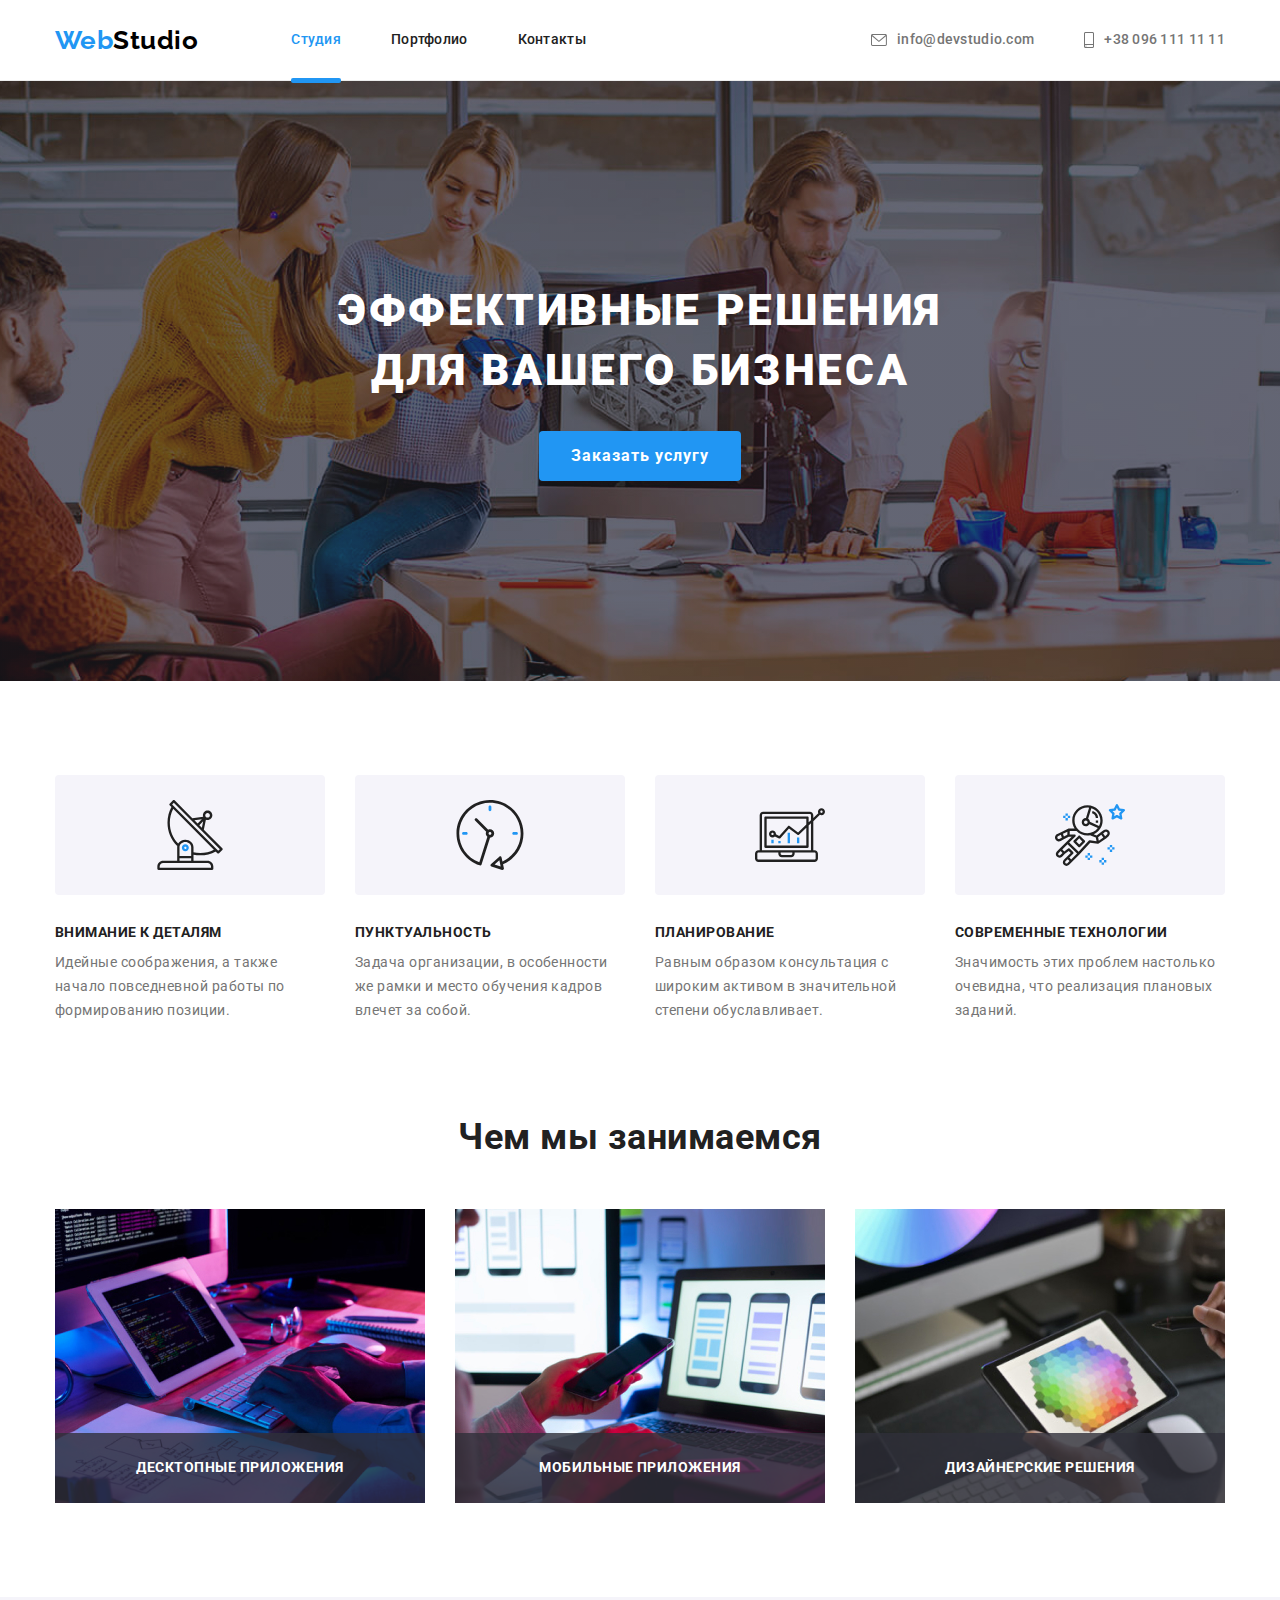
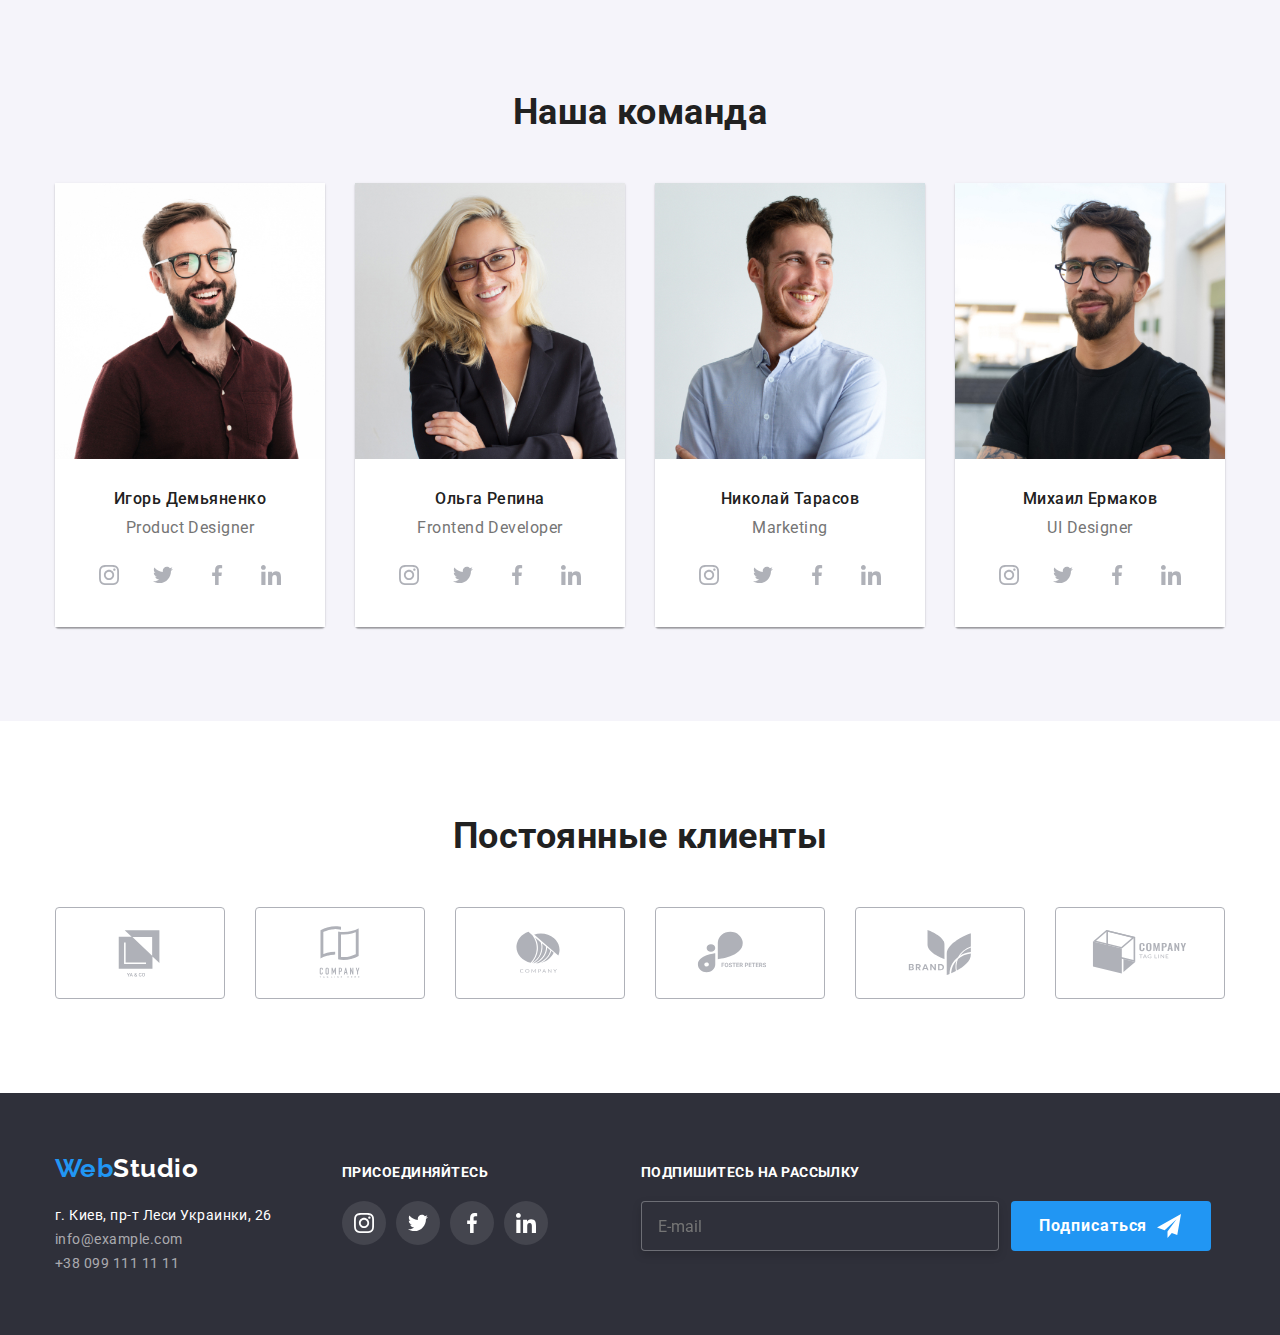
==== commit c63b60db: "changes styles" ====
--- a/index.html
+++ b/index.html
@@ -87,10 +87,10 @@
             <div class="mob-menu__bottom">
               <ul class="mob-menu__contacts-list list">
                 <li>
-                  <a class="mob-menu__contact" href="mailto:info@devstudio.com">info@example.com</a>
+                  <a class="mob-menu__contact-tel" href="tel:+380961111111">+38 099 111 11 11</a>
                 </li>
                 <li>
-                  <a class="mob-menu__contact" href="tel:+380961111111">+38 099 111 11 11</a>
+                  <a class="mob-menu__contact-email" href="mailto:info@devstudio.com">info@example.com</a>
                 </li>
               </ul>
               <ul class="mob-menu__soc-list list">
--- a/css/main.min.css
+++ b/css/main.min.css
@@ -1 +1 @@
-body{background-color:#fff;color:#757575;font-family:Roboto,sans-serif;letter-spacing:.03em}a{text-decoration:none}address{font-style:normal}.list{list-style:none;padding:0;margin:0}h1,h2,h3,p{margin:0;padding:0}img{display:block}.section{padding-top:94px;padding-bottom:94px}.container{margin-left:auto;margin-right:auto;padding-left:15px;padding-right:15px;width:480px}@media screen and (min-width: 768px){.container{width:768px}}@media screen and (min-width: 1200px){.container{width:1200px}}.is-hidden{visibility:hidden;opacity:0;pointer-events:none}.page-header__logo{margin-right:93px}.logo{color:#2196f3;font-family:Raleway,sans-serif;font-weight:700;font-size:26px;line-height:1.19}.logo__second-part{color:#000}.main-nav{display:flex;align-items:center}.page-header{border-bottom:1px solid #ececec}.page-header__container{display:flex;justify-content:space-between;align-items:center;height:60px}@media screen and (min-width: 768px){.page-header__container{height:80px;justify-content:flex-start}}.site-nav{display:none}@media screen and (min-width: 768px){.site-nav{display:flex;column-gap:50px}}.site-nav__link{color:#212121;font-weight:500;font-size:14px;line-height:1.4;letter-spacing:.02em;display:block;padding-top:32px;padding-bottom:32px;transition:color 250ms cubic-bezier(0.4, 0, 0.2, 1)}.site-nav__link:hover,.site-nav__link:focus{color:#2196f3}.site-nav__link--current{color:#2196f3}.site-nav__link--current{position:relative}.site-nav__link--current::after{content:"";position:absolute;left:0;bottom:-1px;display:block;width:100%;height:5px;border-radius:2px;background-color:#2196f3}.auth-nav{display:none}@media screen and (min-width: 768px){.auth-nav{display:flex;margin-left:auto;column-gap:50px;flex-direction:column;row-gap:10px}}@media screen and (min-width: 1200px){.auth-nav{flex-direction:row}}.auth-nav__link{color:#757575;font-weight:500;font-size:14px;line-height:1.14;letter-spacing:.02em;display:flex;align-items:center;transition-property:color,fill;transition-duration:250ms;transition-timing-function:cubic-bezier(0.4, 0, 0.2, 1)}.auth-nav__link:hover,.auth-nav__link:focus{color:#2196f3;fill:currentColor}.auth-nav__icon{margin-right:10px;fill:currentColor}.hero-section{padding-top:118;padding-bottom:118px;max-width:480px;margin:0 auto;text-align:center;background-color:#2f303a;background-size:cover;background-position:center;background-repeat:no-repeat;background-image:linear-gradient(to right, rgba(47, 48, 58, 0.4), rgba(47, 48, 58, 0.4)),url(../images/header-img-mob.jpg)}@media(min-device-pixel-ratio: 2),(min-resolution: 192dpi),(min-resolution: 2dppx){.hero-section{background-image:linear-gradient(rgba(25, 28, 38, 0.2), rgba(25, 28, 38, 0.2)),url(../images/header-img-mob-2x.jpg)}}@media screen and (min-width: 768px){.hero-section{max-width:768px;background-image:linear-gradient(to right, rgba(47, 48, 58, 0.4), rgba(47, 48, 58, 0.4)),url(../images/header-img-tablet.jpg)}}@media screen and (min-width: 768px)and (min-device-pixel-ratio: 2),screen and (min-width: 768px)and (min-resolution: 192dpi),screen and (min-width: 768px)and (min-resolution: 2dppx){.hero-section{background-image:linear-gradient(to right, rgba(47, 48, 58, 0.4), rgba(47, 48, 58, 0.4)),url(../images/header-img-tablet-2x.jpg)}}@media screen and (min-width: 1200px){.hero-section{max-width:1600px;padding-top:200px;padding-bottom:200px;background-image:linear-gradient(to right, rgba(47, 48, 58, 0.4), rgba(47, 48, 58, 0.4)),url(../images/header-img-desktop.jpg)}}@media screen and (min-width: 1200px)and (min-device-pixel-ratio: 2),screen and (min-width: 1200px)and (min-resolution: 192dpi),screen and (min-width: 1200px)and (min-resolution: 2dppx){.hero-section{background-image:linear-gradient(to right, rgba(47, 48, 58, 0.4), rgba(47, 48, 58, 0.4)),url(../images/header-img-desktop-2x.jpg)}}.section-hero__title{color:#fff;font-weight:900;font-size:26px;line-height:1.61;letter-spacing:.06em;text-transform:uppercase;margin-bottom:30px}@media screen and (min-width: 1200px){.section-hero__title{font-size:44px;line-height:1.36}}.section-hero__button{color:#fff;background-color:#2196f3;font-weight:700;font-size:16px;line-height:1.9;letter-spacing:.06em;cursor:pointer;border:0;border-radius:4px;padding:10px 32px;display:inline-block;transition:background-color 250ms cubic-bezier(0.4, 0, 0.2, 1)}.section-hero__button:hover,.section-hero__button:focus{background-color:#188ce8}.feature-list{display:flex;column-gap:30px;flex-direction:column}@media screen and (min-width: 768px){.feature-list{flex-direction:row;flex-wrap:wrap;gap:30px}}@media screen and (min-width: 1200px){.feature-list{flex-direction:row;flex-wrap:nowrap}}@media screen and (min-width: 768px){.feature-list__item{flex-basis:calc((100% - 30px)/2)}}.feature-list__title{color:#212121;font-weight:700;font-size:14px;line-height:1.14;text-transform:uppercase;margin-bottom:10px}.feature-list__icon{display:flex;justify-content:center;align-items:center;background-color:#f5f4fa;border-radius:4px;margin-bottom:30px;height:120px}.feature-list__text{font-weight:400;font-size:14px;line-height:1.7}.work-section{display:none;padding-top:0}@media screen and (min-width: 1200px){.work-section{display:block}}.work-list{display:flex;column-gap:30px}.work-title{color:#212121;font-weight:700;font-size:36px;line-height:1.17;text-align:center;margin-bottom:50px}.work-list__item{position:relative}.work-list__name{position:absolute;bottom:0;left:0;width:100%;height:70px;padding:27px 80px;font-weight:700;font-size:14px;line-height:1.14;text-align:center;text-transform:uppercase;color:#fff;background-color:rgba(47,48,58,.8)}.team-section{background-color:#f5f4fa}.team-section__list{display:flex;gap:30px;flex-direction:column}@media screen and (min-width: 768px){.team-section__list{flex-direction:row;flex-wrap:wrap}}@media screen and (min-width: 1200px){.team-section__list{flex-direction:row;flex-wrap:nowrap}}.team-section__item{box-shadow:0px 1px 3px rgba(0,0,0,.12),0px 1px 1px rgba(0,0,0,.14),0px 2px 1px rgba(0,0,0,.2);border-radius:0px 0px 4px 4px}@media screen and (min-width: 768px){.team-section__item{flex-basis:calc((100% - 30px)/2)}}.team-section__info-block{padding-top:30px;padding-bottom:16px;background-color:#fff}.team-section__picture{width:450px}@media screen and (min-width: 768px){.team-section__picture{width:354px}}@media screen and (min-width: 1200px){.team-section__picture{width:270px}}.team-section__title{color:#212121;font-weight:700;font-size:36px;line-height:1.17;text-align:center;margin-bottom:50px}.team-section__info-title{color:#212121;font-weight:500;font-size:16px;line-height:1.2;text-align:center;margin-bottom:10px}.team-section__info-position{font-weight:400;font-size:16px;line-height:1.2;text-align:center;color:#757575}.soc-list{background-color:#fff;display:flex;justify-content:center;column-gap:10px;padding-bottom:30px}.soc-list__item{flex-basis:calc(100% - 40px)/4}.soc-list__link{width:44px;height:44px;background-color:#fff;border-radius:50%;display:flex;align-items:center;justify-content:center;fill:#afb1b8;transition-property:background-color,fill;transition-duration:250ms;transition-timing-function:cubic-bezier(0.4, 0, 0.2, 1)}.soc-list__link:hover,.soc-list__link:focus{background-color:#2196f3;fill:#fff}.clients-section__list{display:flex;margin:0;padding:0;gap:30px;justify-content:center;flex-wrap:wrap}@media screen and (min-width: 1200px){.clients-section__list{flex-wrap:nowrap}}.clients-section__item{display:flex;justify-content:center;align-items:center;height:92px;border:1px solid #afb1b8;border-radius:4px;transition-property:border-color,fill;transition-duration:250ms;transition-timing-function:cubic-bezier(0.4, 0, 0.2, 1);flex-basis:calc((100% - 30px)/2)}@media screen and (min-width: 768px){.clients-section__item{flex-basis:calc((100% - 30px)/3)}}@media screen and (min-width: 1200px){.clients-section__item{flex-basis:calc((100% - 30px)/6)}}.clients-section__item:hover,.clients-section__item:focus{border-color:#2196f3;fill:#2196f3}.clients-section__title{color:#212121;font-weight:700;font-size:36px;line-height:1.17;text-align:center;margin-bottom:50px}.clients-section__link{display:flex;justify-content:center;align-items:center;width:100%;height:100%;color:#afb1b8;fill:#afb1b8;transition-property:border-color,fill;transition-duration:250ms;transition-timing-function:cubic-bezier(0.4, 0, 0.2, 1)}.clients-section__link:hover,.clients-section__link:focus{border-color:#2196f3;fill:#2196f3}.clients-section__icon{width:106px;height:60px}.footer-logo{display:flex;flex-direction:column;align-items:center;margin-bottom:20px}@media screen and (min-width: 1200px){.footer-logo{display:block;margin-right:70px;margin-bottom:0px}}.footer-logo__first{color:#2196f3;font-family:Raleway,sans-serif;font-weight:700;font-size:26px;line-height:1.19;display:inline-block;margin-bottom:20px}.footer-logo__second{color:#fff}footer{background-color:#2f303a;padding-top:60px;padding-bottom:60px}footer .container{display:flex;align-items:center;flex-direction:column}@media screen and (min-width: 768px){footer .container{justify-content:center;flex-direction:row;flex-wrap:wrap;column-gap:135px;row-gap:60px}}@media screen and (min-width: 1200px){footer .container{justify-content:flex-start;align-items:flex-start;flex-direction:row;flex-wrap:nowrap}}.footer-list{display:flex;flex-direction:column;align-items:center}@media screen and (min-width: 1200px){.footer-list{display:block}}.footer-list__address{color:#fff;font-weight:400;font-size:14px;line-height:1.7}.footer-list__link{color:rgba(255,255,255,.6);font-weight:400;font-size:14px;line-height:1.7;transition:color 250ms cubic-bezier(0.4, 0, 0.2, 1)}.footer-list__link:hover,.footer-list__link:focus{color:#2196f3}.footer-soc-link{margin-bottom:20px}@media screen and (min-width: 1200px){.footer-soc-link{margin-bottom:0px;margin-right:93px}}.footer-soc-link__title{color:#fff;font-weight:700;font-size:14px;line-height:1.14;text-transform:uppercase;margin-top:12px;margin-bottom:20px;text-align:center}@media screen and (min-width: 1200px){.footer-soc-link__title{text-align:start}}.footer-soc-link__list{display:flex;column-gap:10px}.footer-soc-link__item{padding:12px;background-color:rgba(255,255,255,.1);border-radius:50%;transition:background-color 250ms cubic-bezier(0.4, 0, 0.2, 1)}.footer-soc-link__item:hover,.footer-soc-link__item:hover{background-color:#2196f3}.footer-soc-link__icon{fill:#fff;display:block}.form-subscription{display:flex;flex-direction:column;align-items:center}@media screen and (min-width: 1200px){.form-subscription{display:block}}.form-subscription__title{color:#fff;font-weight:700;font-size:14px;line-height:1.14;text-transform:uppercase;margin-top:12px;margin-bottom:20px}.form-subscription__email{display:flex;flex-direction:column;align-items:center;gap:20px}@media screen and (min-width: 1200px){.form-subscription__email{flex-direction:row;align-items:stretch;gap:0px}}.form-subscription__input{color:rgba(255,255,255,.6);width:358px;height:50px;border:1px solid rgba(255,255,255,.3);border-radius:4px;filter:drop-shadow(0px 4px 4px rgba(0, 0, 0, 0.15));background-color:#2f303a;padding-left:16px;margin-right:12px;outline:none;transition-property:box-shadow,border-color;transition-duration:250ms;transition-timing-function:cubic-bezier(0.4, 0, 0.2, 1)}.form-subscription__input:hover,.form-subscription__input:focus{border-color:#2196f3}.form-subscription__btn{display:flex;width:200px;height:50px;padding:10px 28px;color:#fff;background-color:#2196f3;font-weight:700;font-size:16px;line-height:1.88;align-items:center;text-align:center;letter-spacing:.06em;border-radius:4px;border:0;cursor:pointer;transition:box-shadow 250ms cubic-bezier(0.4, 0, 0.2, 1)}.form-subscription__btn:hover,.form-subscription__btn:focus{box-shadow:0px 4px 4px rgba(0,0,0,.15)}.form-subscription__btn-icon{margin-left:10px}.backdrop{position:fixed;top:0;left:0;width:100%;height:100%;background-color:rgba(0,0,0,.2);transition:opacity 250ms cubic-bezier(0.4, 0, 0.2, 1)}.backdrop.is-hidden{opacity:0;pointer-events:none}.modal{position:absolute;top:50%;left:50%;transform:translate(-50%, -50%);transition:transform 250ms linear;width:528px;height:581px;background-color:#fff;box-shadow:0px 1px 3px rgba(0,0,0,.12),0px 1px 1px rgba(0,0,0,.14),0px 2px 1px rgba(0,0,0,.2);border-radius:4px;padding:40px}.backdrop.is-hidden .modal{transform:translate(-50%, -100%)}.modal-close-btn{position:absolute;width:30px;height:30px;top:8px;right:8px;border:1px solid #757575;border-radius:50%;background-color:rgba(0,0,0,0);cursor:pointer;display:flex;align-items:center;justify-content:center;padding:0;transition:fill 250ms cubic-bezier(0.4, 0, 0.2, 1)}.modal-close-btn:hover,.modal-close-btn:focus{fill:#188ce8}.backdrop-close-icon{display:block;left:0px;top:0px}.modal-title{font-weight:700;font-size:20px;line-height:1.15;text-align:center;color:#212121;padding-top:2px;padding-bottom:12px}.modal-input{width:448px;height:40px;border:1px solid rgba(33,33,33,.2);border-radius:4px;outline:none;padding-left:42px;cursor:pointer;transition:border-color 250ms cubic-bezier(0.4, 0, 0.2, 1)}.modal-input:focus{border-color:#2196f3}.modal-input:focus+.form-icon{fill:#2196f3}.modal-label{font-weight:400;font-size:12px;line-height:1.17;letter-spacing:.01em;color:#757575;margin-bottom:4px}.modal-btn{display:block;margin:0 auto;width:200px;height:50px;color:#fff;background-color:#2196f3;font-weight:700;line-height:1.88;align-items:center;text-align:center;letter-spacing:.06em;border:0;margin-top:30px;cursor:pointer;box-shadow:0px 4px 4px rgba(0,0,0,.15);border-radius:4px;transition:background-color 250ms cubic-bezier(0.4, 0, 0.2, 1)}.modal-btn:hover,.modal-btn:focus{background-color:#188ce8}.form-field{display:flex;flex-direction:column}.form-field:not(:last-of-type){margin-bottom:10px}.form-field:last-of-type{margin-bottom:20px}.form-input-group{position:relative}.form-icon{position:absolute;left:12px;top:50%;transform:translateY(-50%);transition:fill 250ms cubic-bezier(0.4, 0, 0.2, 1)}.form-textarea{width:448px;height:120px;resize:none;border:1px solid rgba(33,33,33,.2);border-radius:4px;color:rgba(117,117,117,.5);padding:12px 16px;font-size:14px;line-height:1.14;letter-spacing:.01em;cursor:pointer;outline:none}.form-textarea:focus{border:1px solid #2196f3}.form-textarea::placeholder{color:rgba(117,117,117,.5)}.checkbox-text{font-size:14px;line-height:1.71;color:#757575}.checkbox-link{font-size:14px;line-height:1.71;color:#2196f3;text-decoration:underline}.checkbox{position:absolute;width:1px;height:1px;margin:-1px;border:0;padding:0;clip:rect(0 0 0 0);overflow:hidden}.checkbox:checked+.icon{border-color:#2196f3;background-color:#2196f3}.icon{border:2px solid #212121;border-radius:2px;margin-right:7px}.label-field{display:flex;align-items:center;justify-content:center}.filter-section__list{margin-bottom:50px;display:flex;column-gap:8px;flex-wrap:wrap;justify-content:flex-start}@media screen and (min-width: 768px){.filter-section__list{justify-content:center}}.filter-section__button{color:#212121;background-color:#f5f4fa;font-weight:500;font-size:16px;line-height:1.6;text-align:center;font-family:inherit;display:inline-block;padding:6px 22px;border-radius:4px;border:0;transition:box-shadow 250ms cubic-bezier(0.4, 0, 0.2, 1)}.filter-section__button:hover,.filter-section__button:focus{box-shadow:0px 3px 1px rgba(0,0,0,.1),0px 1px 2px rgba(0,0,0,.08),0px 2px 2px rgba(0,0,0,.12)}.filter-section__button--active{color:#fff;background-color:#2196f3}.project-list{display:flex;flex-wrap:wrap;gap:30px}.project-picture{width:450px;height:294px}@media screen and (min-width: 768px){.project-picture{width:354px}}@media screen and (min-width: 1200px){.project-picture{width:370px}}.project-list__item{transition:box-shadow 250ms cubic-bezier(0.4, 0, 0.2, 1)}@media screen and (min-width: 768px){.project-list__item{flex-basis:calc((100% - 30px)/2)}}@media screen and (min-width: 1200px){.project-list__item{flex-basis:calc((100% - 60px)/3)}}.project-list__item:hover,.project-list__item:focus{box-shadow:0px 1px 1px rgba(0,0,0,.12),0px 4px 4px rgba(0,0,0,.06),1px 4px 6px rgba(0,0,0,.16)}.project-list__item:nth-child(3n){margin-right:0}.project-list__item:nth-last-child(-n+3){margin-bottom:0}.project-list__item:hover .project-list__picture-overlay{transform:translateY(0)}.project-list__info-block{border:1px solid #eee;border-top-color:rgba(0,0,0,0);padding:20px 24px}.project-list__info-name{color:#212121;font-weight:700;font-size:18px;line-height:2;letter-spacing:.06em;margin-bottom:4px}.project-list__info-description{color:#757575;font-weight:400;font-size:16px;line-height:1.9}.project-list__picture-block{position:relative;overflow:hidden}.project-list__picture-overlay{position:absolute;transform:translateY(100%);transition:transform 250ms cubic-bezier(0.4, 0, 0.2, 1);bottom:0;width:100%;height:100%;padding:63px 24px;background-color:rgba(33,150,243,.9)}.project-list__text-overlay{font-weight:400;font-size:18px;line-height:1.56;color:#fff}.page-header__menu-open-btn{display:flex;justify-content:center;align-items:center;width:40px;height:40px}@media screen and (min-width: 768px){.page-header__menu-open-btn{display:none}}.page-header__menu-open-btn:hover,.page-header__menu-open-btn:focus{fill:#2196f3}.page-header__close-btn{display:flex;justify-content:center;align-items:center;width:40px;height:40px;margin-left:auto}@media screen and (min-width: 768px){.page-header__close-btn{display:none}}.page-header__close-btn:hover,.page-header__close-btn:focus{fill:#2196f3}.mob-menu{position:fixed;top:0;left:0;z-index:1;background-color:#fff;width:100vw;height:100vh;padding-top:10px;padding-bottom:48px}@media screen and (min-width: 768px){.mob-menu{display:none}}.mob-menu .container{display:flex;flex-direction:column;justify-content:space-between;height:100%;overflow-y:auto}.mob-menu__list{display:flex;flex-direction:column;gap:32px}.mob-menu__link{color:#212121;font-weight:500;font-size:40px;line-height:1.17;text-align:center;letter-spacing:.02em;transition:color 250ms cubic-bezier(0.4, 0, 0.2, 1)}.mob-menu__link:hover,.mob-menu__link:focus{color:#2196f3}.mob-menu__link--current{color:#2196f3}.mob-menu__contacts-list{display:flex;flex-direction:column;row-gap:32px;margin-bottom:64px}.mob-menu__soc-list{display:flex;gap:10px}/*# sourceMappingURL=main.min.css.map */+body{background-color:#fff;color:#757575;font-family:Roboto,sans-serif;letter-spacing:.03em}a{text-decoration:none}address{font-style:normal}.list{list-style:none;padding:0;margin:0}h1,h2,h3,p{margin:0;padding:0}img{display:block}.section{padding-top:60px;padding-bottom:60px}@media screen and (min-width: 1200px){.section{padding-top:94px;padding-bottom:94px}}.container{margin-left:auto;margin-right:auto;padding-left:15px;padding-right:15px;width:480px}@media screen and (min-width: 768px){.container{width:768px}}@media screen and (min-width: 1200px){.container{width:1200px}}.is-hidden{visibility:hidden;opacity:0;pointer-events:none}.page-header__logo{margin-right:93px}.logo{color:#2196f3;font-family:Raleway,sans-serif;font-weight:700;font-size:24px;line-height:1.16}@media screen and (min-width: 1200px){.logo{font-size:26px;line-height:1.19}}.logo__second-part{color:#000}.main-nav{display:flex;align-items:center}.page-header{border-bottom:1px solid #ececec}.page-header__container{display:flex;justify-content:space-between;align-items:center;height:60px}@media screen and (min-width: 768px){.page-header__container{height:80px;justify-content:flex-start}}.site-nav{display:none}@media screen and (min-width: 768px){.site-nav{display:flex;column-gap:50px}}.site-nav__link{color:#212121;font-weight:500;font-size:14px;line-height:1.4;letter-spacing:.02em;display:block;padding-top:32px;padding-bottom:32px;transition:color 250ms cubic-bezier(0.4, 0, 0.2, 1)}.site-nav__link:hover,.site-nav__link:focus{color:#2196f3}.site-nav__link--current{color:#2196f3}.site-nav__link--current{position:relative}.site-nav__link--current::after{content:"";position:absolute;left:0;bottom:-1px;display:block;width:100%;height:5px;border-radius:2px;background-color:#2196f3}.auth-nav{display:none}@media screen and (min-width: 768px){.auth-nav{display:flex;margin-left:auto;column-gap:50px;flex-direction:column;row-gap:10px}}@media screen and (min-width: 1200px){.auth-nav{flex-direction:row}}.auth-nav__link{color:#757575;font-weight:500;font-size:14px;line-height:1.14;letter-spacing:.02em;display:flex;align-items:center;transition-property:color,fill;transition-duration:250ms;transition-timing-function:cubic-bezier(0.4, 0, 0.2, 1)}.auth-nav__link:hover,.auth-nav__link:focus{color:#2196f3;fill:currentColor}.auth-nav__icon{margin-right:10px;fill:currentColor}.hero-section{padding-top:118px;padding-bottom:118px;max-width:480px;margin:0 auto;text-align:center;background-color:#2f303a;background-size:cover;background-position:center;background-repeat:no-repeat;background-image:linear-gradient(to right, rgba(47, 48, 58, 0.4), rgba(47, 48, 58, 0.4)),url(../images/header-img-mob.jpg)}@media(min-device-pixel-ratio: 2),(min-resolution: 192dpi),(min-resolution: 2dppx){.hero-section{background-image:linear-gradient(rgba(25, 28, 38, 0.2), rgba(25, 28, 38, 0.2)),url(../images/header-img-mob-2x.jpg)}}@media screen and (min-width: 768px){.hero-section{max-width:768px;background-image:linear-gradient(to right, rgba(47, 48, 58, 0.4), rgba(47, 48, 58, 0.4)),url(../images/header-img-tablet.jpg)}}@media screen and (min-width: 768px)and (min-device-pixel-ratio: 2),screen and (min-width: 768px)and (min-resolution: 192dpi),screen and (min-width: 768px)and (min-resolution: 2dppx){.hero-section{background-image:linear-gradient(to right, rgba(47, 48, 58, 0.4), rgba(47, 48, 58, 0.4)),url(../images/header-img-tablet-2x.jpg)}}@media screen and (min-width: 1200px){.hero-section{max-width:1600px;padding-top:200px;padding-bottom:200px;background-image:linear-gradient(to right, rgba(47, 48, 58, 0.4), rgba(47, 48, 58, 0.4)),url(../images/header-img-desktop.jpg)}}@media screen and (min-width: 1200px)and (min-device-pixel-ratio: 2),screen and (min-width: 1200px)and (min-resolution: 192dpi),screen and (min-width: 1200px)and (min-resolution: 2dppx){.hero-section{background-image:linear-gradient(to right, rgba(47, 48, 58, 0.4), rgba(47, 48, 58, 0.4)),url(../images/header-img-desktop-2x.jpg)}}.section-hero__title{color:#fff;font-weight:900;font-size:26px;line-height:1.61;letter-spacing:.06em;text-transform:uppercase;margin-bottom:30px}@media screen and (min-width: 1200px){.section-hero__title{font-size:44px;line-height:1.36}}.section-hero__button{color:#fff;background-color:#2196f3;font-weight:700;font-size:16px;line-height:1.9;letter-spacing:.06em;cursor:pointer;border:0;border-radius:4px;padding:10px 32px;display:inline-block;transition:background-color 250ms cubic-bezier(0.4, 0, 0.2, 1)}.section-hero__button:hover,.section-hero__button:focus{background-color:#188ce8}.feature-list{display:flex;column-gap:30px;flex-direction:column;gap:30px}@media screen and (min-width: 768px){.feature-list{flex-direction:row;flex-wrap:wrap}}@media screen and (min-width: 1200px){.feature-list{flex-direction:row;flex-wrap:nowrap}}@media screen and (min-width: 768px){.feature-list__item{flex-basis:calc((100% - 30px)/2)}}.feature-list__title{color:#212121;font-weight:700;font-size:14px;line-height:1.14;text-transform:uppercase;margin-bottom:10px;text-align:center}@media screen and (min-width: 768px){.feature-list__title{text-align:start}}.feature-list__icon{display:flex;justify-content:center;align-items:center;background-color:#f5f4fa;border-radius:4px;margin-bottom:30px;height:120px}.feature-list__text{font-weight:400;font-size:14px;line-height:1.7}.work-section{display:none;padding-top:0}@media screen and (min-width: 1200px){.work-section{display:block}}.work-list{display:flex;column-gap:30px}.work-title{color:#212121;font-weight:700;font-size:36px;line-height:1.17;text-align:center;margin-bottom:50px}.work-list__item{position:relative}.work-list__name{position:absolute;bottom:0;left:0;width:100%;height:70px;padding:27px 80px;font-weight:700;font-size:14px;line-height:1.14;text-align:center;text-transform:uppercase;color:#fff;background-color:rgba(47,48,58,.8)}.team-section{background-color:#f5f4fa}.team-section__list{display:flex;gap:30px;flex-direction:column}@media screen and (min-width: 768px){.team-section__list{flex-direction:row;flex-wrap:wrap}}@media screen and (min-width: 1200px){.team-section__list{flex-direction:row;flex-wrap:nowrap}}.team-section__item{box-shadow:0px 1px 3px rgba(0,0,0,.12),0px 1px 1px rgba(0,0,0,.14),0px 2px 1px rgba(0,0,0,.2);border-radius:0px 0px 4px 4px}@media screen and (min-width: 768px){.team-section__item{flex-basis:calc((100% - 30px)/2)}}.team-section__info-block{padding-top:30px;padding-bottom:16px;background-color:#fff}.team-section__picture{width:450px}@media screen and (min-width: 768px){.team-section__picture{width:354px}}@media screen and (min-width: 1200px){.team-section__picture{width:270px}}.team-section__title{color:#212121;font-weight:700;font-size:28px;line-height:1.14;text-align:center;margin-bottom:30px}@media screen and (min-width: 1200px){.team-section__title{margin-bottom:50px;font-size:36px;line-height:1.17}}.team-section__info-title{color:#212121;font-weight:500;font-size:16px;line-height:1.2;text-align:center;margin-bottom:10px}.team-section__info-position{font-weight:400;font-size:16px;line-height:1.2;text-align:center;color:#757575}.soc-list{background-color:#fff;display:flex;justify-content:center;column-gap:10px;padding-bottom:24px}@media screen and (min-width: 1200px){.soc-list{padding-bottom:30px}}.soc-list__item{flex-basis:calc(100% - 40px)/4}.soc-list__link{width:44px;height:44px;background-color:#fff;border-radius:50%;display:flex;align-items:center;justify-content:center;fill:#afb1b8;transition-property:background-color,fill;transition-duration:250ms;transition-timing-function:cubic-bezier(0.4, 0, 0.2, 1)}.soc-list__link:hover,.soc-list__link:focus{background-color:#2196f3;fill:#fff}.clients-section__list{display:flex;margin:0;padding:0;gap:30px;justify-content:center;flex-wrap:wrap}@media screen and (min-width: 1200px){.clients-section__list{flex-wrap:nowrap}}.clients-section__item{display:flex;justify-content:center;align-items:center;height:92px;border:1px solid #afb1b8;border-radius:4px;transition-property:border-color,fill;transition-duration:250ms;transition-timing-function:cubic-bezier(0.4, 0, 0.2, 1);flex-basis:calc((100% - 30px)/2)}@media screen and (min-width: 768px){.clients-section__item{flex-basis:calc((100% - 60px)/3)}}@media screen and (min-width: 1200px){.clients-section__item{flex-basis:calc((100% - 30px)/6)}}.clients-section__item:hover,.clients-section__item:focus{border-color:#2196f3;fill:#2196f3}.clients-section__title{color:#212121;font-weight:700;font-size:28px;line-height:1.14;text-align:center;margin-bottom:30px}@media screen and (min-width: 1200px){.clients-section__title{margin-bottom:50px;font-size:36px;line-height:1.17}}.clients-section__link{display:flex;justify-content:center;align-items:center;width:100%;height:100%;color:#afb1b8;fill:#afb1b8;transition-property:border-color,fill;transition-duration:250ms;transition-timing-function:cubic-bezier(0.4, 0, 0.2, 1)}.clients-section__link:hover,.clients-section__link:focus{border-color:#2196f3;fill:#2196f3}.clients-section__icon{width:106px;height:60px}.footer-logo{display:flex;flex-direction:column;align-items:center}@media screen and (min-width: 1200px){.footer-logo{display:block;margin-right:70px}}.footer-logo__first{color:#2196f3;font-family:Raleway,sans-serif;font-weight:700;font-size:24px;line-height:1.16;display:inline-block;margin-bottom:20px}@media screen and (min-width: 1200px){.footer-logo__first{font-size:26px;line-height:1.19}}.footer-logo__second{color:#fff}footer{background-color:#2f303a;padding-top:60px;padding-bottom:60px}footer .container{display:flex;align-items:center;flex-direction:column;row-gap:60px}@media screen and (min-width: 768px){footer .container{justify-content:center;flex-direction:row;flex-wrap:wrap;column-gap:135px}}@media screen and (min-width: 1200px){footer .container{justify-content:flex-start;align-items:flex-start;flex-wrap:nowrap;gap:0px}}.footer-list{display:flex;flex-direction:column;align-items:center}@media screen and (min-width: 1200px){.footer-list{display:block}}.footer-list__address{color:#fff;font-weight:400;font-size:14px;line-height:1.7}.footer-list__link{color:rgba(255,255,255,.6);font-weight:400;font-size:14px;line-height:1.7;transition:color 250ms cubic-bezier(0.4, 0, 0.2, 1)}.footer-list__link:hover,.footer-list__link:focus{color:#2196f3}@media screen and (min-width: 1200px){.footer-soc-link{margin-right:93px}}.footer-soc-link__title{color:#fff;font-weight:700;font-size:14px;line-height:1.14;text-transform:uppercase;margin-top:0px;margin-bottom:20px;text-align:center}@media screen and (min-width: 1200px){.footer-soc-link__title{margin-top:12px;text-align:start}}.footer-soc-link__list{display:flex;column-gap:10px}.footer-soc-link__item{padding:12px;background-color:rgba(255,255,255,.1);border-radius:50%;transition:background-color 250ms cubic-bezier(0.4, 0, 0.2, 1)}.footer-soc-link__item:hover,.footer-soc-link__item:hover{background-color:#2196f3}.footer-soc-link__icon{fill:#fff;display:block}.form-subscription{display:flex;flex-direction:column;align-items:center}@media screen and (min-width: 1200px){.form-subscription{display:block}}.form-subscription__title{color:#fff;font-weight:700;font-size:14px;line-height:1.14;text-transform:uppercase;margin-bottom:20px}@media screen and (min-width: 1200px){.form-subscription__title{margin-top:12px}}.form-subscription__email{display:flex;flex-direction:column;align-items:center;gap:20px}@media screen and (min-width: 1200px){.form-subscription__email{flex-direction:row;align-items:stretch;gap:0px}}.form-subscription__input{color:rgba(255,255,255,.6);width:450px;height:50px;border:1px solid rgba(255,255,255,.3);border-radius:4px;filter:drop-shadow(0px 4px 4px rgba(0, 0, 0, 0.15));background-color:#2f303a;padding-left:16px;outline:none;transition-property:box-shadow,border-color;transition-duration:250ms;transition-timing-function:cubic-bezier(0.4, 0, 0.2, 1)}@media screen and (min-width: 1200px){.form-subscription__input{margin-right:12px;width:358px}}.form-subscription__input:hover,.form-subscription__input:focus{border-color:#2196f3}.form-subscription__btn{display:flex;width:200px;height:50px;padding:10px 28px;color:#fff;background-color:#2196f3;font-weight:700;font-size:16px;line-height:1.88;align-items:center;text-align:center;letter-spacing:.06em;border-radius:4px;border:0;cursor:pointer;transition:box-shadow 250ms cubic-bezier(0.4, 0, 0.2, 1)}.form-subscription__btn:hover,.form-subscription__btn:focus{box-shadow:0px 4px 4px rgba(0,0,0,.15)}.form-subscription__btn-icon{margin-left:10px}.backdrop{position:fixed;top:0;left:0;width:100%;height:100%;background-color:rgba(0,0,0,.2);transition:opacity 250ms cubic-bezier(0.4, 0, 0.2, 1)}.backdrop.is-hidden{opacity:0;pointer-events:none}.modal{position:absolute;top:50%;left:50%;transform:translate(-50%, -50%);transition:transform 250ms linear;width:450px;height:609px;background-color:#fff;box-shadow:0px 1px 3px rgba(0,0,0,.12),0px 1px 1px rgba(0,0,0,.14),0px 2px 1px rgba(0,0,0,.2);border-radius:4px;padding:40px}@media screen and (min-width: 1200px){.modal{width:528px;height:581px}}.backdrop.is-hidden .modal{transform:translate(-50%, -100%)}.modal-close-btn{position:absolute;width:30px;height:30px;top:8px;right:8px;border:1px solid #757575;border-radius:50%;background-color:rgba(0,0,0,0);cursor:pointer;display:flex;align-items:center;justify-content:center;padding:0;transition:fill 250ms cubic-bezier(0.4, 0, 0.2, 1)}.modal-close-btn:hover,.modal-close-btn:focus{fill:#188ce8}.backdrop-close-icon{display:block;left:0px;top:0px}.modal-title{font-weight:700;font-size:20px;line-height:1.15;text-align:center;color:#212121;padding-top:2px;padding-bottom:12px}.modal-input{width:370px;height:40px;border:1px solid rgba(33,33,33,.2);border-radius:4px;outline:none;padding-left:42px;cursor:pointer;transition:border-color 250ms cubic-bezier(0.4, 0, 0.2, 1)}@media screen and (min-width: 1200px){.modal-input{width:448px}}.modal-input:focus{border-color:#2196f3}.modal-input:focus+.form-icon{fill:#2196f3}.modal-label{font-weight:400;font-size:12px;line-height:1.17;letter-spacing:.01em;color:#757575;margin-bottom:4px}.modal-btn{display:block;margin:0 auto;width:200px;height:50px;color:#fff;background-color:#2196f3;font-weight:700;line-height:1.88;align-items:center;text-align:center;letter-spacing:.06em;border:0;margin-top:30px;cursor:pointer;box-shadow:0px 4px 4px rgba(0,0,0,.15);border-radius:4px;transition:background-color 250ms cubic-bezier(0.4, 0, 0.2, 1)}.modal-btn:hover,.modal-btn:focus{background-color:#188ce8}.form-field{display:flex;flex-direction:column}.form-field:not(:last-of-type){margin-bottom:10px}.form-field:last-of-type{margin-bottom:20px}.form-input-group{position:relative}.form-icon{position:absolute;left:12px;top:50%;transform:translateY(-50%);transition:fill 250ms cubic-bezier(0.4, 0, 0.2, 1)}.form-textarea{width:370px;height:120px;resize:none;border:1px solid rgba(33,33,33,.2);border-radius:4px;color:rgba(117,117,117,.5);padding:12px 16px;font-size:14px;line-height:1.14;letter-spacing:.01em;cursor:pointer;outline:none}@media screen and (min-width: 1200px){.form-textarea{width:448px}}.form-textarea:focus{border:1px solid #2196f3}.form-textarea::placeholder{color:rgba(117,117,117,.5)}.checkbox-text{font-size:12px;line-height:1.16;letter-spacing:.03em;color:#757575}@media screen and (min-width: 1200px){.checkbox-text{font-size:14px;line-height:1.71}}.checkbox-link{color:#2196f3;text-decoration:underline}.checkbox{position:absolute;width:1px;height:1px;margin:-1px;border:0;padding:0;clip:rect(0 0 0 0);overflow:hidden}.checkbox:checked+.icon{border-color:#2196f3;background-color:#2196f3}.icon{border:2px solid #212121;border-radius:2px;margin-right:7px}.label-field{display:flex;align-items:center;justify-content:center}.filter-section__list{margin-bottom:40px;display:flex;column-gap:8px;row-gap:15px;flex-wrap:wrap;justify-content:flex-start}@media screen and (min-width: 768px){.filter-section__list{margin-bottom:30px;justify-content:center}}@media screen and (min-width: 1200px){.filter-section__list{margin-bottom:50px}}.filter-section__button{color:#212121;background-color:#f5f4fa;font-weight:500;font-size:16px;line-height:1.6;text-align:center;font-family:inherit;display:inline-block;padding:6px 22px;border-radius:4px;border:0;transition:box-shadow 250ms cubic-bezier(0.4, 0, 0.2, 1)}.filter-section__button:hover,.filter-section__button:focus{box-shadow:0px 3px 1px rgba(0,0,0,.1),0px 1px 2px rgba(0,0,0,.08),0px 2px 2px rgba(0,0,0,.12)}.filter-section__button--active{color:#fff;background-color:#2196f3}.project-list{display:flex;flex-wrap:wrap;gap:30px}.project-picture{width:450px;height:294px}@media screen and (min-width: 768px){.project-picture{width:354px}}@media screen and (min-width: 1200px){.project-picture{width:370px}}.project-list__item{transition:box-shadow 250ms cubic-bezier(0.4, 0, 0.2, 1)}@media screen and (min-width: 768px){.project-list__item{flex-basis:calc((100% - 30px)/2)}}@media screen and (min-width: 1200px){.project-list__item{flex-basis:calc((100% - 60px)/3)}}.project-list__item:hover,.project-list__item:focus{box-shadow:0px 1px 1px rgba(0,0,0,.12),0px 4px 4px rgba(0,0,0,.06),1px 4px 6px rgba(0,0,0,.16)}.project-list__item:nth-child(3n){margin-right:0}.project-list__item:nth-last-child(-n+3){margin-bottom:0}.project-list__item:hover .project-list__picture-overlay{transform:translateY(0)}.project-list__info-block{border:1px solid #eee;border-top-color:rgba(0,0,0,0);padding:20px 24px}.project-list__info-name{color:#212121;font-weight:700;font-size:18px;line-height:2;letter-spacing:.06em;margin-bottom:4px}.project-list__info-description{color:#757575;font-weight:400;font-size:16px;line-height:1.9}.project-list__picture-block{position:relative;overflow:hidden}.project-list__picture-overlay{position:absolute;transform:translateY(100%);transition:transform 250ms cubic-bezier(0.4, 0, 0.2, 1);bottom:0;width:100%;height:100%;padding:63px 24px;background-color:rgba(33,150,243,.9)}.project-list__text-overlay{font-weight:400;font-size:18px;line-height:1.56;color:#fff}.page-header__menu-open-btn{all:unset;cursor:pointer;display:flex;justify-content:center;align-items:center;width:40px;height:40px}@media screen and (min-width: 768px){.page-header__menu-open-btn{display:none}}.page-header__menu-open-btn:hover,.page-header__menu-open-btn:focus{fill:#2196f3}.page-header__close-btn{all:unset;cursor:pointer;display:flex;justify-content:center;align-items:center;width:40px;height:40px;margin-left:auto}@media screen and (min-width: 768px){.page-header__close-btn{display:none}}.page-header__close-btn:hover,.page-header__close-btn:focus{fill:#2196f3}.mob-menu{position:fixed;top:0;left:0;z-index:1;background-color:#fff;width:100vw;height:100vh;padding-top:10px;padding-bottom:48px}@media screen and (min-width: 768px){.mob-menu{display:none}}.mob-menu .container{display:flex;flex-direction:column;justify-content:space-between;height:100%;overflow-y:auto;padding-left:40px}.mob-menu__list{display:flex;flex-direction:column;gap:32px}.mob-menu__link{color:#212121;font-weight:500;font-size:40px;line-height:1.17;text-align:center;letter-spacing:.02em;transition:color 250ms cubic-bezier(0.4, 0, 0.2, 1)}.mob-menu__link:hover,.mob-menu__link:focus{color:#2196f3}.mob-menu__link--current{color:#2196f3}.mob-menu__contacts-list{display:flex;flex-direction:column;row-gap:32px;margin-bottom:64px}.mob-menu__contact-tel{font-weight:500;font-size:34px;line-height:1.17;letter-spacing:.02em;color:#2196f3}.mob-menu__contact-email{font-weight:500;font-size:24px;line-height:1.16;letter-spacing:.02em;color:#757575}.mob-menu__soc-list{display:flex;gap:10px}.mob-menu__soc-link{font-weight:500;font-size:18px;line-height:1.22;letter-spacing:.02em;color:#2196f3}.mob-menu__soc-separator{color:rgba(33,33,33,.2)}/*# sourceMappingURL=main.min.css.map */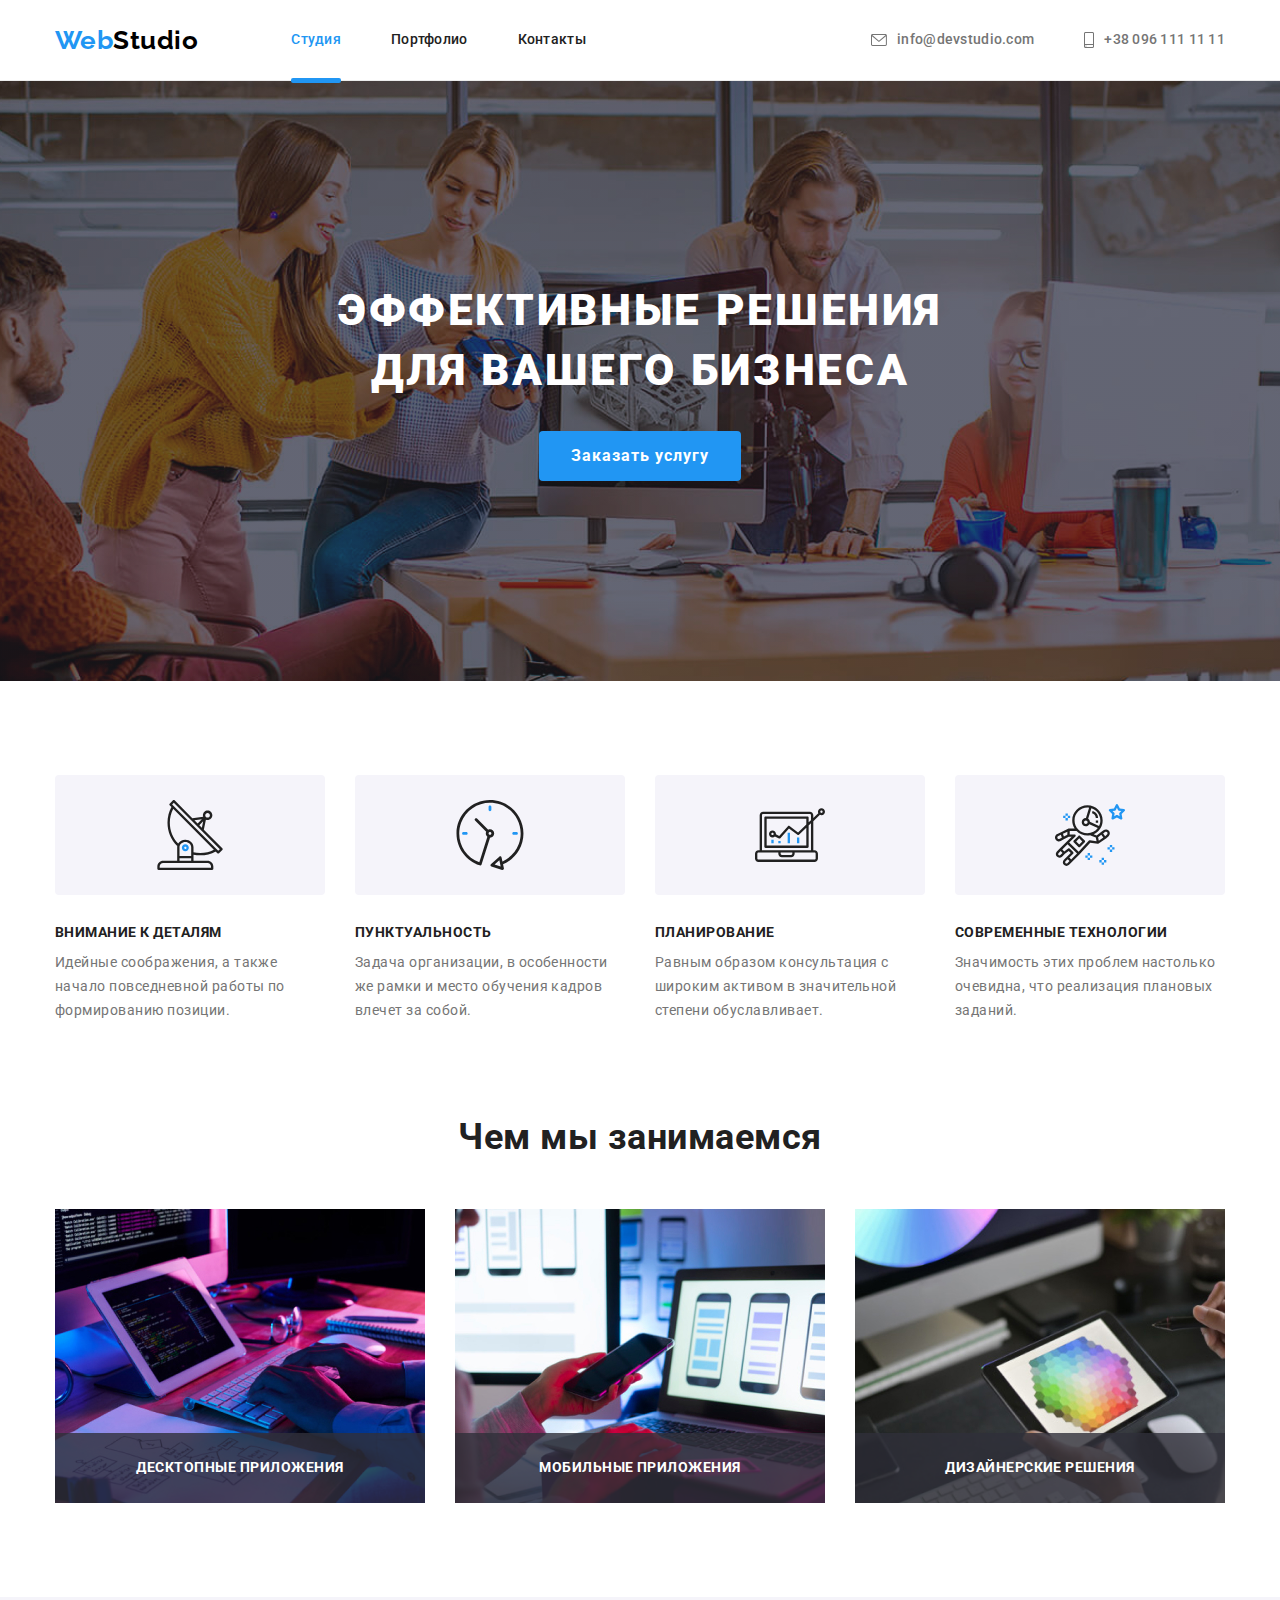
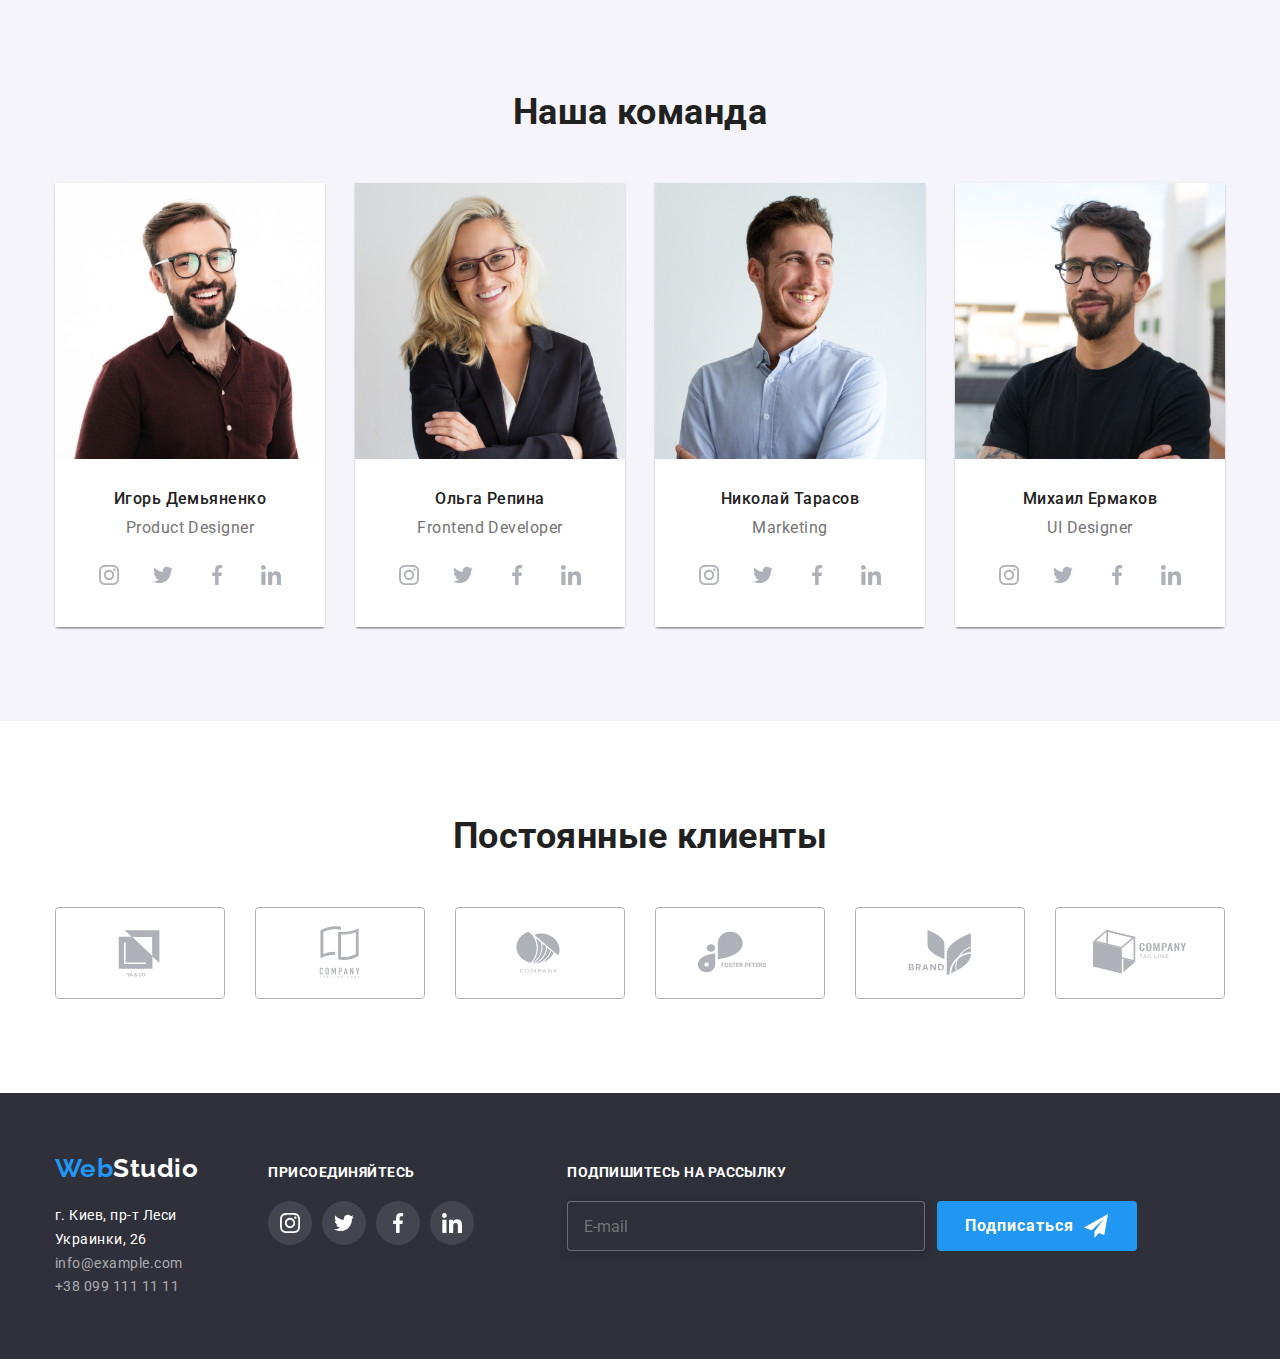
==== commit 9cc63b30: "changes after review" ====
--- a/index.html
+++ b/index.html
@@ -45,9 +45,10 @@
           <li class="auth-nav__item">
             <a href="mailto:info@devstudio.com" class="auth-nav__link">
               <svg class="auth-nav__icon" width="16" height="12">
-                <use href="./images/icons.svg#icon-envelope"></use></svg
-              >info@devstudio.com</a
-            >
+                <use href="./images/icons.svg#icon-envelope"></use>
+              </svg>
+              info@devstudio.com
+            </a>
           </li>
           <li class="auth-nav__item">
             <a href="tel:+380961111111" class="auth-nav__link">
@@ -74,10 +75,14 @@
 
               <ul class="mob-menu__list list">
                 <li class="mob-menu__item">
-                  <a href="#" class="mob-menu__link mob-menu__link--current">Студия</a>
+                  <a href="#" class="mob-menu__link mob-menu__link--current"
+                    >Студия</a
+                  >
                 </li>
                 <li class="mob-menu__item">
-                  <a href="./portfolio.html" class="mob-menu__link link">Портфолио</a>
+                  <a href="./portfolio.html" class="mob-menu__link link"
+                    >Портфолио</a
+                  >
                 </li>
                 <li class="mob-menu__item">
                   <a href="#" class="mob-menu__link link">Контакты</a>
@@ -87,10 +92,16 @@
             <div class="mob-menu__bottom">
               <ul class="mob-menu__contacts-list list">
                 <li>
-                  <a class="mob-menu__contact-tel" href="tel:+380961111111">+38 099 111 11 11</a>
+                  <a class="mob-menu__contact-tel" href="tel:+380961111111"
+                    >+38 099 111 11 11</a
+                  >
                 </li>
                 <li>
-                  <a class="mob-menu__contact-email" href="mailto:info@devstudio.com">info@example.com</a>
+                  <a
+                    class="mob-menu__contact-email"
+                    href="mailto:info@devstudio.com"
+                    >info@example.com</a
+                  >
                 </li>
               </ul>
               <ul class="mob-menu__soc-list list">
@@ -192,7 +203,14 @@
           <ul class="work-list list">
             <li class="work-list__item">
               <a href=""
-                ><img srcset="./images/work-item-1.jpg, ./images/work-item-1-2x.jpg 2x" src="./images/work-item-1.jpg" alt="Ноутбук" width="370"
+                ><img
+                  srcset="
+                    ./images/work-item-1.jpg,
+                    ./images/work-item-1-2x.jpg 2x
+                  "
+                  src="./images/work-item-1.jpg"
+                  alt="Ноутбук"
+                  width="370"
               /></a>
               <p class="work-list__name">Десктопные приложения</p>
             </li>
@@ -200,14 +218,28 @@
             <li class="work-list__item">
               <p class="work-list__name">Мобильные приложения</p>
               <a href=""
-                ><img srcset="./images/work-item-2.jpg, ./images/work-item-2-2x.jpg 2x" src="./images/work-item-2.jpg" alt="Смартфон" width="370"
+                ><img
+                  srcset="
+                    ./images/work-item-2.jpg,
+                    ./images/work-item-2-2x.jpg 2x
+                  "
+                  src="./images/work-item-2.jpg"
+                  alt="Смартфон"
+                  width="370"
               /></a>
             </li>
 
             <li class="work-list__item">
               <p class="work-list__name">Дизайнерские решения</p>
               <a href=""
-                ><img srcset="./images/work-item-3.jpg, ./images/work-item-3-2x.jpg 2x" src="./images/work-item-3.jpg" alt="Планшет" width="370"
+                ><img
+                  srcset="
+                    ./images/work-item-3.jpg,
+                    ./images/work-item-3-2x.jpg 2x
+                  "
+                  src="./images/work-item-3.jpg"
+                  alt="Планшет"
+                  width="370"
               /></a>
             </li>
           </ul>
@@ -223,7 +255,10 @@
               <a href=""
                 ><img
                   src="./images/team-card-1.jpg"
-                  srcset="./images/team-card-1.jpg, ./images/team-card-1-2x.jpg 2x"
+                  srcset="
+                    ./images/team-card-1.jpg,
+                    ./images/team-card-1-2x.jpg 2x
+                  "
                   alt="Игорь Демьяненко"
                   class="team-section__picture"
                 />
@@ -271,7 +306,10 @@
               <a href=""
                 ><img
                   src="./images/team-card-2.jpg"
-                  srcset="./images/team-card-2.jpg, ./images/team-card-2-2x.jpg 2x"
+                  srcset="
+                    ./images/team-card-2.jpg,
+                    ./images/team-card-2-2x.jpg 2x
+                  "
                   alt="Ольга Репинa"
                   class="team-section__picture"
                 />
@@ -319,7 +357,10 @@
               <a href=""
                 ><img
                   src="./images/team-card-3.jpg"
-                  srcset="./images/team-card-3.jpg, ./images/team-card-3-2x.jpg 2x"
+                  srcset="
+                    ./images/team-card-3.jpg,
+                    ./images/team-card-3-2x.jpg 2x
+                  "
                   alt="Николай Тарасов"
                   class="team-section__picture"
                 />
@@ -365,7 +406,10 @@
               <a href=""
                 ><img
                   src="./images/team-card-4.jpg"
-                  srcset="./images/team-card-4.jpg, ./images/team-card-4-2x.jpg 2x"
+                  srcset="
+                    ./images/team-card-4.jpg,
+                    ./images/team-card-4-2x.jpg 2x
+                  "
                   alt="Михаил Ермаков"
                   class="team-section__picture"
                 />
@@ -509,14 +553,16 @@
             <li class="footer-soc-link__item">
               <a href="">
                 <svg class="footer-soc-link__icon" width="20" height="20">
-                  <use href="./images/icons.svg#icon-facebook"></use></svg
-              ></a>
+                  <use href="./images/icons.svg#icon-facebook"></use>
+                </svg>
+              </a>
             </li>
             <li class="footer-soc-link__item">
               <a href="">
                 <svg class="footer-soc-link__icon" width="20" height="20">
-                  <use href="./images/icons.svg#icon-linkedin"></use></svg
-              ></a>
+                  <use href="./images/icons.svg#icon-linkedin"></use>
+                </svg>
+              </a>
             </li>
           </ul>
         </div>
--- a/css/main.min.css
+++ b/css/main.min.css
@@ -1 +1 @@
-body{background-color:#fff;color:#757575;font-family:Roboto,sans-serif;letter-spacing:.03em}a{text-decoration:none}address{font-style:normal}.list{list-style:none;padding:0;margin:0}h1,h2,h3,p{margin:0;padding:0}img{display:block}.section{padding-top:60px;padding-bottom:60px}@media screen and (min-width: 1200px){.section{padding-top:94px;padding-bottom:94px}}.container{margin-left:auto;margin-right:auto;padding-left:15px;padding-right:15px;width:480px}@media screen and (min-width: 768px){.container{width:768px}}@media screen and (min-width: 1200px){.container{width:1200px}}.is-hidden{visibility:hidden;opacity:0;pointer-events:none}.page-header__logo{margin-right:93px}.logo{color:#2196f3;font-family:Raleway,sans-serif;font-weight:700;font-size:24px;line-height:1.16}@media screen and (min-width: 1200px){.logo{font-size:26px;line-height:1.19}}.logo__second-part{color:#000}.main-nav{display:flex;align-items:center}.page-header{border-bottom:1px solid #ececec}.page-header__container{display:flex;justify-content:space-between;align-items:center;height:60px}@media screen and (min-width: 768px){.page-header__container{height:80px;justify-content:flex-start}}.site-nav{display:none}@media screen and (min-width: 768px){.site-nav{display:flex;column-gap:50px}}.site-nav__link{color:#212121;font-weight:500;font-size:14px;line-height:1.4;letter-spacing:.02em;display:block;padding-top:32px;padding-bottom:32px;transition:color 250ms cubic-bezier(0.4, 0, 0.2, 1)}.site-nav__link:hover,.site-nav__link:focus{color:#2196f3}.site-nav__link--current{color:#2196f3}.site-nav__link--current{position:relative}.site-nav__link--current::after{content:"";position:absolute;left:0;bottom:-1px;display:block;width:100%;height:5px;border-radius:2px;background-color:#2196f3}.auth-nav{display:none}@media screen and (min-width: 768px){.auth-nav{display:flex;margin-left:auto;column-gap:50px;flex-direction:column;row-gap:10px}}@media screen and (min-width: 1200px){.auth-nav{flex-direction:row}}.auth-nav__link{color:#757575;font-weight:500;font-size:14px;line-height:1.14;letter-spacing:.02em;display:flex;align-items:center;transition-property:color,fill;transition-duration:250ms;transition-timing-function:cubic-bezier(0.4, 0, 0.2, 1)}.auth-nav__link:hover,.auth-nav__link:focus{color:#2196f3;fill:currentColor}.auth-nav__icon{margin-right:10px;fill:currentColor}.hero-section{padding-top:118px;padding-bottom:118px;max-width:480px;margin:0 auto;text-align:center;background-color:#2f303a;background-size:cover;background-position:center;background-repeat:no-repeat;background-image:linear-gradient(to right, rgba(47, 48, 58, 0.4), rgba(47, 48, 58, 0.4)),url(../images/header-img-mob.jpg)}@media(min-device-pixel-ratio: 2),(min-resolution: 192dpi),(min-resolution: 2dppx){.hero-section{background-image:linear-gradient(rgba(25, 28, 38, 0.2), rgba(25, 28, 38, 0.2)),url(../images/header-img-mob-2x.jpg)}}@media screen and (min-width: 768px){.hero-section{max-width:768px;background-image:linear-gradient(to right, rgba(47, 48, 58, 0.4), rgba(47, 48, 58, 0.4)),url(../images/header-img-tablet.jpg)}}@media screen and (min-width: 768px)and (min-device-pixel-ratio: 2),screen and (min-width: 768px)and (min-resolution: 192dpi),screen and (min-width: 768px)and (min-resolution: 2dppx){.hero-section{background-image:linear-gradient(to right, rgba(47, 48, 58, 0.4), rgba(47, 48, 58, 0.4)),url(../images/header-img-tablet-2x.jpg)}}@media screen and (min-width: 1200px){.hero-section{max-width:1600px;padding-top:200px;padding-bottom:200px;background-image:linear-gradient(to right, rgba(47, 48, 58, 0.4), rgba(47, 48, 58, 0.4)),url(../images/header-img-desktop.jpg)}}@media screen and (min-width: 1200px)and (min-device-pixel-ratio: 2),screen and (min-width: 1200px)and (min-resolution: 192dpi),screen and (min-width: 1200px)and (min-resolution: 2dppx){.hero-section{background-image:linear-gradient(to right, rgba(47, 48, 58, 0.4), rgba(47, 48, 58, 0.4)),url(../images/header-img-desktop-2x.jpg)}}.section-hero__title{color:#fff;font-weight:900;font-size:26px;line-height:1.61;letter-spacing:.06em;text-transform:uppercase;margin-bottom:30px}@media screen and (min-width: 1200px){.section-hero__title{font-size:44px;line-height:1.36}}.section-hero__button{color:#fff;background-color:#2196f3;font-weight:700;font-size:16px;line-height:1.9;letter-spacing:.06em;cursor:pointer;border:0;border-radius:4px;padding:10px 32px;display:inline-block;transition:background-color 250ms cubic-bezier(0.4, 0, 0.2, 1)}.section-hero__button:hover,.section-hero__button:focus{background-color:#188ce8}.feature-list{display:flex;column-gap:30px;flex-direction:column;gap:30px}@media screen and (min-width: 768px){.feature-list{flex-direction:row;flex-wrap:wrap}}@media screen and (min-width: 1200px){.feature-list{flex-direction:row;flex-wrap:nowrap}}@media screen and (min-width: 768px){.feature-list__item{flex-basis:calc((100% - 30px)/2)}}.feature-list__title{color:#212121;font-weight:700;font-size:14px;line-height:1.14;text-transform:uppercase;margin-bottom:10px;text-align:center}@media screen and (min-width: 768px){.feature-list__title{text-align:start}}.feature-list__icon{display:flex;justify-content:center;align-items:center;background-color:#f5f4fa;border-radius:4px;margin-bottom:30px;height:120px}.feature-list__text{font-weight:400;font-size:14px;line-height:1.7}.work-section{display:none;padding-top:0}@media screen and (min-width: 1200px){.work-section{display:block}}.work-list{display:flex;column-gap:30px}.work-title{color:#212121;font-weight:700;font-size:36px;line-height:1.17;text-align:center;margin-bottom:50px}.work-list__item{position:relative}.work-list__name{position:absolute;bottom:0;left:0;width:100%;height:70px;padding:27px 80px;font-weight:700;font-size:14px;line-height:1.14;text-align:center;text-transform:uppercase;color:#fff;background-color:rgba(47,48,58,.8)}.team-section{background-color:#f5f4fa}.team-section__list{display:flex;gap:30px;flex-direction:column}@media screen and (min-width: 768px){.team-section__list{flex-direction:row;flex-wrap:wrap}}@media screen and (min-width: 1200px){.team-section__list{flex-direction:row;flex-wrap:nowrap}}.team-section__item{box-shadow:0px 1px 3px rgba(0,0,0,.12),0px 1px 1px rgba(0,0,0,.14),0px 2px 1px rgba(0,0,0,.2);border-radius:0px 0px 4px 4px}@media screen and (min-width: 768px){.team-section__item{flex-basis:calc((100% - 30px)/2)}}.team-section__info-block{padding-top:30px;padding-bottom:16px;background-color:#fff}.team-section__picture{width:450px}@media screen and (min-width: 768px){.team-section__picture{width:354px}}@media screen and (min-width: 1200px){.team-section__picture{width:270px}}.team-section__title{color:#212121;font-weight:700;font-size:28px;line-height:1.14;text-align:center;margin-bottom:30px}@media screen and (min-width: 1200px){.team-section__title{margin-bottom:50px;font-size:36px;line-height:1.17}}.team-section__info-title{color:#212121;font-weight:500;font-size:16px;line-height:1.2;text-align:center;margin-bottom:10px}.team-section__info-position{font-weight:400;font-size:16px;line-height:1.2;text-align:center;color:#757575}.soc-list{background-color:#fff;display:flex;justify-content:center;column-gap:10px;padding-bottom:24px}@media screen and (min-width: 1200px){.soc-list{padding-bottom:30px}}.soc-list__item{flex-basis:calc(100% - 40px)/4}.soc-list__link{width:44px;height:44px;background-color:#fff;border-radius:50%;display:flex;align-items:center;justify-content:center;fill:#afb1b8;transition-property:background-color,fill;transition-duration:250ms;transition-timing-function:cubic-bezier(0.4, 0, 0.2, 1)}.soc-list__link:hover,.soc-list__link:focus{background-color:#2196f3;fill:#fff}.clients-section__list{display:flex;margin:0;padding:0;gap:30px;justify-content:center;flex-wrap:wrap}@media screen and (min-width: 1200px){.clients-section__list{flex-wrap:nowrap}}.clients-section__item{display:flex;justify-content:center;align-items:center;height:92px;border:1px solid #afb1b8;border-radius:4px;transition-property:border-color,fill;transition-duration:250ms;transition-timing-function:cubic-bezier(0.4, 0, 0.2, 1);flex-basis:calc((100% - 30px)/2)}@media screen and (min-width: 768px){.clients-section__item{flex-basis:calc((100% - 60px)/3)}}@media screen and (min-width: 1200px){.clients-section__item{flex-basis:calc((100% - 30px)/6)}}.clients-section__item:hover,.clients-section__item:focus{border-color:#2196f3;fill:#2196f3}.clients-section__title{color:#212121;font-weight:700;font-size:28px;line-height:1.14;text-align:center;margin-bottom:30px}@media screen and (min-width: 1200px){.clients-section__title{margin-bottom:50px;font-size:36px;line-height:1.17}}.clients-section__link{display:flex;justify-content:center;align-items:center;width:100%;height:100%;color:#afb1b8;fill:#afb1b8;transition-property:border-color,fill;transition-duration:250ms;transition-timing-function:cubic-bezier(0.4, 0, 0.2, 1)}.clients-section__link:hover,.clients-section__link:focus{border-color:#2196f3;fill:#2196f3}.clients-section__icon{width:106px;height:60px}.footer-logo{display:flex;flex-direction:column;align-items:center}@media screen and (min-width: 1200px){.footer-logo{display:block;margin-right:70px}}.footer-logo__first{color:#2196f3;font-family:Raleway,sans-serif;font-weight:700;font-size:24px;line-height:1.16;display:inline-block;margin-bottom:20px}@media screen and (min-width: 1200px){.footer-logo__first{font-size:26px;line-height:1.19}}.footer-logo__second{color:#fff}footer{background-color:#2f303a;padding-top:60px;padding-bottom:60px}footer .container{display:flex;align-items:center;flex-direction:column;row-gap:60px}@media screen and (min-width: 768px){footer .container{justify-content:center;flex-direction:row;flex-wrap:wrap;column-gap:135px}}@media screen and (min-width: 1200px){footer .container{justify-content:flex-start;align-items:flex-start;flex-wrap:nowrap;gap:0px}}.footer-list{display:flex;flex-direction:column;align-items:center}@media screen and (min-width: 1200px){.footer-list{display:block}}.footer-list__address{color:#fff;font-weight:400;font-size:14px;line-height:1.7}.footer-list__link{color:rgba(255,255,255,.6);font-weight:400;font-size:14px;line-height:1.7;transition:color 250ms cubic-bezier(0.4, 0, 0.2, 1)}.footer-list__link:hover,.footer-list__link:focus{color:#2196f3}@media screen and (min-width: 1200px){.footer-soc-link{margin-right:93px}}.footer-soc-link__title{color:#fff;font-weight:700;font-size:14px;line-height:1.14;text-transform:uppercase;margin-top:0px;margin-bottom:20px;text-align:center}@media screen and (min-width: 1200px){.footer-soc-link__title{margin-top:12px;text-align:start}}.footer-soc-link__list{display:flex;column-gap:10px}.footer-soc-link__item{padding:12px;background-color:rgba(255,255,255,.1);border-radius:50%;transition:background-color 250ms cubic-bezier(0.4, 0, 0.2, 1)}.footer-soc-link__item:hover,.footer-soc-link__item:hover{background-color:#2196f3}.footer-soc-link__icon{fill:#fff;display:block}.form-subscription{display:flex;flex-direction:column;align-items:center}@media screen and (min-width: 1200px){.form-subscription{display:block}}.form-subscription__title{color:#fff;font-weight:700;font-size:14px;line-height:1.14;text-transform:uppercase;margin-bottom:20px}@media screen and (min-width: 1200px){.form-subscription__title{margin-top:12px}}.form-subscription__email{display:flex;flex-direction:column;align-items:center;gap:20px}@media screen and (min-width: 1200px){.form-subscription__email{flex-direction:row;align-items:stretch;gap:0px}}.form-subscription__input{color:rgba(255,255,255,.6);width:450px;height:50px;border:1px solid rgba(255,255,255,.3);border-radius:4px;filter:drop-shadow(0px 4px 4px rgba(0, 0, 0, 0.15));background-color:#2f303a;padding-left:16px;outline:none;transition-property:box-shadow,border-color;transition-duration:250ms;transition-timing-function:cubic-bezier(0.4, 0, 0.2, 1)}@media screen and (min-width: 1200px){.form-subscription__input{margin-right:12px;width:358px}}.form-subscription__input:hover,.form-subscription__input:focus{border-color:#2196f3}.form-subscription__btn{display:flex;width:200px;height:50px;padding:10px 28px;color:#fff;background-color:#2196f3;font-weight:700;font-size:16px;line-height:1.88;align-items:center;text-align:center;letter-spacing:.06em;border-radius:4px;border:0;cursor:pointer;transition:box-shadow 250ms cubic-bezier(0.4, 0, 0.2, 1)}.form-subscription__btn:hover,.form-subscription__btn:focus{box-shadow:0px 4px 4px rgba(0,0,0,.15)}.form-subscription__btn-icon{margin-left:10px}.backdrop{position:fixed;top:0;left:0;width:100%;height:100%;background-color:rgba(0,0,0,.2);transition:opacity 250ms cubic-bezier(0.4, 0, 0.2, 1)}.backdrop.is-hidden{opacity:0;pointer-events:none}.modal{position:absolute;top:50%;left:50%;transform:translate(-50%, -50%);transition:transform 250ms linear;width:450px;height:609px;background-color:#fff;box-shadow:0px 1px 3px rgba(0,0,0,.12),0px 1px 1px rgba(0,0,0,.14),0px 2px 1px rgba(0,0,0,.2);border-radius:4px;padding:40px}@media screen and (min-width: 1200px){.modal{width:528px;height:581px}}.backdrop.is-hidden .modal{transform:translate(-50%, -100%)}.modal-close-btn{position:absolute;width:30px;height:30px;top:8px;right:8px;border:1px solid #757575;border-radius:50%;background-color:rgba(0,0,0,0);cursor:pointer;display:flex;align-items:center;justify-content:center;padding:0;transition:fill 250ms cubic-bezier(0.4, 0, 0.2, 1)}.modal-close-btn:hover,.modal-close-btn:focus{fill:#188ce8}.backdrop-close-icon{display:block;left:0px;top:0px}.modal-title{font-weight:700;font-size:20px;line-height:1.15;text-align:center;color:#212121;padding-top:2px;padding-bottom:12px}.modal-input{width:370px;height:40px;border:1px solid rgba(33,33,33,.2);border-radius:4px;outline:none;padding-left:42px;cursor:pointer;transition:border-color 250ms cubic-bezier(0.4, 0, 0.2, 1)}@media screen and (min-width: 1200px){.modal-input{width:448px}}.modal-input:focus{border-color:#2196f3}.modal-input:focus+.form-icon{fill:#2196f3}.modal-label{font-weight:400;font-size:12px;line-height:1.17;letter-spacing:.01em;color:#757575;margin-bottom:4px}.modal-btn{display:block;margin:0 auto;width:200px;height:50px;color:#fff;background-color:#2196f3;font-weight:700;line-height:1.88;align-items:center;text-align:center;letter-spacing:.06em;border:0;margin-top:30px;cursor:pointer;box-shadow:0px 4px 4px rgba(0,0,0,.15);border-radius:4px;transition:background-color 250ms cubic-bezier(0.4, 0, 0.2, 1)}.modal-btn:hover,.modal-btn:focus{background-color:#188ce8}.form-field{display:flex;flex-direction:column}.form-field:not(:last-of-type){margin-bottom:10px}.form-field:last-of-type{margin-bottom:20px}.form-input-group{position:relative}.form-icon{position:absolute;left:12px;top:50%;transform:translateY(-50%);transition:fill 250ms cubic-bezier(0.4, 0, 0.2, 1)}.form-textarea{width:370px;height:120px;resize:none;border:1px solid rgba(33,33,33,.2);border-radius:4px;color:rgba(117,117,117,.5);padding:12px 16px;font-size:14px;line-height:1.14;letter-spacing:.01em;cursor:pointer;outline:none}@media screen and (min-width: 1200px){.form-textarea{width:448px}}.form-textarea:focus{border:1px solid #2196f3}.form-textarea::placeholder{color:rgba(117,117,117,.5)}.checkbox-text{font-size:12px;line-height:1.16;letter-spacing:.03em;color:#757575}@media screen and (min-width: 1200px){.checkbox-text{font-size:14px;line-height:1.71}}.checkbox-link{color:#2196f3;text-decoration:underline}.checkbox{position:absolute;width:1px;height:1px;margin:-1px;border:0;padding:0;clip:rect(0 0 0 0);overflow:hidden}.checkbox:checked+.icon{border-color:#2196f3;background-color:#2196f3}.icon{border:2px solid #212121;border-radius:2px;margin-right:7px}.label-field{display:flex;align-items:center;justify-content:center}.filter-section__list{margin-bottom:40px;display:flex;column-gap:8px;row-gap:15px;flex-wrap:wrap;justify-content:flex-start}@media screen and (min-width: 768px){.filter-section__list{margin-bottom:30px;justify-content:center}}@media screen and (min-width: 1200px){.filter-section__list{margin-bottom:50px}}.filter-section__button{color:#212121;background-color:#f5f4fa;font-weight:500;font-size:16px;line-height:1.6;text-align:center;font-family:inherit;display:inline-block;padding:6px 22px;border-radius:4px;border:0;transition:box-shadow 250ms cubic-bezier(0.4, 0, 0.2, 1)}.filter-section__button:hover,.filter-section__button:focus{box-shadow:0px 3px 1px rgba(0,0,0,.1),0px 1px 2px rgba(0,0,0,.08),0px 2px 2px rgba(0,0,0,.12)}.filter-section__button--active{color:#fff;background-color:#2196f3}.project-list{display:flex;flex-wrap:wrap;gap:30px}.project-picture{width:450px;height:294px}@media screen and (min-width: 768px){.project-picture{width:354px}}@media screen and (min-width: 1200px){.project-picture{width:370px}}.project-list__item{transition:box-shadow 250ms cubic-bezier(0.4, 0, 0.2, 1)}@media screen and (min-width: 768px){.project-list__item{flex-basis:calc((100% - 30px)/2)}}@media screen and (min-width: 1200px){.project-list__item{flex-basis:calc((100% - 60px)/3)}}.project-list__item:hover,.project-list__item:focus{box-shadow:0px 1px 1px rgba(0,0,0,.12),0px 4px 4px rgba(0,0,0,.06),1px 4px 6px rgba(0,0,0,.16)}.project-list__item:nth-child(3n){margin-right:0}.project-list__item:nth-last-child(-n+3){margin-bottom:0}.project-list__item:hover .project-list__picture-overlay{transform:translateY(0)}.project-list__info-block{border:1px solid #eee;border-top-color:rgba(0,0,0,0);padding:20px 24px}.project-list__info-name{color:#212121;font-weight:700;font-size:18px;line-height:2;letter-spacing:.06em;margin-bottom:4px}.project-list__info-description{color:#757575;font-weight:400;font-size:16px;line-height:1.9}.project-list__picture-block{position:relative;overflow:hidden}.project-list__picture-overlay{position:absolute;transform:translateY(100%);transition:transform 250ms cubic-bezier(0.4, 0, 0.2, 1);bottom:0;width:100%;height:100%;padding:63px 24px;background-color:rgba(33,150,243,.9)}.project-list__text-overlay{font-weight:400;font-size:18px;line-height:1.56;color:#fff}.page-header__menu-open-btn{all:unset;cursor:pointer;display:flex;justify-content:center;align-items:center;width:40px;height:40px}@media screen and (min-width: 768px){.page-header__menu-open-btn{display:none}}.page-header__menu-open-btn:hover,.page-header__menu-open-btn:focus{fill:#2196f3}.page-header__close-btn{all:unset;cursor:pointer;display:flex;justify-content:center;align-items:center;width:40px;height:40px;margin-left:auto}@media screen and (min-width: 768px){.page-header__close-btn{display:none}}.page-header__close-btn:hover,.page-header__close-btn:focus{fill:#2196f3}.mob-menu{position:fixed;top:0;left:0;z-index:1;background-color:#fff;width:100vw;height:100vh;padding-top:10px;padding-bottom:48px}@media screen and (min-width: 768px){.mob-menu{display:none}}.mob-menu .container{display:flex;flex-direction:column;justify-content:space-between;height:100%;overflow-y:auto;padding-left:40px}.mob-menu__list{display:flex;flex-direction:column;gap:32px}.mob-menu__link{color:#212121;font-weight:500;font-size:40px;line-height:1.17;text-align:center;letter-spacing:.02em;transition:color 250ms cubic-bezier(0.4, 0, 0.2, 1)}.mob-menu__link:hover,.mob-menu__link:focus{color:#2196f3}.mob-menu__link--current{color:#2196f3}.mob-menu__contacts-list{display:flex;flex-direction:column;row-gap:32px;margin-bottom:64px}.mob-menu__contact-tel{font-weight:500;font-size:34px;line-height:1.17;letter-spacing:.02em;color:#2196f3}.mob-menu__contact-email{font-weight:500;font-size:24px;line-height:1.16;letter-spacing:.02em;color:#757575}.mob-menu__soc-list{display:flex;gap:10px}.mob-menu__soc-link{font-weight:500;font-size:18px;line-height:1.22;letter-spacing:.02em;color:#2196f3}.mob-menu__soc-separator{color:rgba(33,33,33,.2)}/*# sourceMappingURL=main.min.css.map */+body{background-color:#fff;color:#757575;font-family:Roboto,sans-serif;letter-spacing:.03em}a{text-decoration:none}address{font-style:normal}.list{list-style:none;padding:0;margin:0}h1,h2,h3,p{margin:0;padding:0}img{display:block}.section{padding-top:60px;padding-bottom:60px}@media screen and (min-width: 1200px){.section{padding-top:94px;padding-bottom:94px}}.container{margin-left:auto;margin-right:auto;padding-left:15px;padding-right:15px;max-width:480px}@media screen and (min-width: 768px){.container{max-width:768px}}@media screen and (min-width: 1200px){.container{max-width:1200px}}.is-hidden{visibility:hidden;opacity:0;pointer-events:none}.page-header__logo{margin-right:93px}.logo{color:#2196f3;font-family:Raleway,sans-serif;font-weight:700;font-size:24px;line-height:1.16}@media screen and (min-width: 1200px){.logo{font-size:26px;line-height:1.19}}.logo__second-part{color:#000}.main-nav{display:flex;align-items:center}.page-header{border-bottom:1px solid #ececec}.page-header__container{display:flex;justify-content:space-between;align-items:center;height:60px}@media screen and (min-width: 768px){.page-header__container{height:80px;justify-content:flex-start}}.site-nav{display:none}@media screen and (min-width: 768px){.site-nav{display:flex;column-gap:50px}}.site-nav__link{color:#212121;font-weight:500;font-size:14px;line-height:1.4;letter-spacing:.02em;display:block;padding-top:32px;padding-bottom:32px;transition:color 250ms cubic-bezier(0.4, 0, 0.2, 1)}.site-nav__link:hover,.site-nav__link:focus{color:#2196f3}.site-nav__link--current{color:#2196f3}.site-nav__link--current{position:relative}.site-nav__link--current::after{content:"";position:absolute;left:0;bottom:-1px;display:block;width:100%;height:5px;border-radius:2px;background-color:#2196f3}.auth-nav{display:none}@media screen and (min-width: 768px){.auth-nav{display:flex;margin-left:auto;column-gap:50px;flex-direction:column;row-gap:10px}}@media screen and (min-width: 1200px){.auth-nav{flex-direction:row}}.auth-nav__link{color:#757575;font-weight:500;font-size:14px;line-height:1.14;letter-spacing:.02em;display:flex;align-items:center;transition-property:color,fill;transition-duration:250ms;transition-timing-function:cubic-bezier(0.4, 0, 0.2, 1)}.auth-nav__link:hover,.auth-nav__link:focus{color:#2196f3;fill:currentColor}.auth-nav__icon{margin-right:10px;fill:currentColor}.hero-section{padding-top:118px;padding-bottom:118px;width:100%;margin:0 auto;text-align:center;background-color:#2f303a;background-size:cover;background-position:center;background-repeat:no-repeat;background-image:linear-gradient(to right, rgba(47, 48, 58, 0.4), rgba(47, 48, 58, 0.4)),url(../images/header-img-mob.jpg)}@media(min-device-pixel-ratio: 2),(min-resolution: 192dpi),(min-resolution: 2dppx){.hero-section{background-image:linear-gradient(rgba(25, 28, 38, 0.2), rgba(25, 28, 38, 0.2)),url(../images/header-img-mob-2x.jpg)}}@media screen and (min-width: 768px){.hero-section{background-image:linear-gradient(to right, rgba(47, 48, 58, 0.4), rgba(47, 48, 58, 0.4)),url(../images/header-img-tablet.jpg)}}@media screen and (min-width: 768px)and (min-device-pixel-ratio: 2),screen and (min-width: 768px)and (min-resolution: 192dpi),screen and (min-width: 768px)and (min-resolution: 2dppx){.hero-section{background-image:linear-gradient(to right, rgba(47, 48, 58, 0.4), rgba(47, 48, 58, 0.4)),url(../images/header-img-tablet-2x.jpg)}}@media screen and (min-width: 1200px){.hero-section{max-width:1600px;padding-top:200px;padding-bottom:200px;background-image:linear-gradient(to right, rgba(47, 48, 58, 0.4), rgba(47, 48, 58, 0.4)),url(../images/header-img-desktop.jpg)}}@media screen and (min-width: 1200px)and (min-device-pixel-ratio: 2),screen and (min-width: 1200px)and (min-resolution: 192dpi),screen and (min-width: 1200px)and (min-resolution: 2dppx){.hero-section{background-image:linear-gradient(to right, rgba(47, 48, 58, 0.4), rgba(47, 48, 58, 0.4)),url(../images/header-img-desktop-2x.jpg)}}.section-hero__title{color:#fff;font-weight:900;font-size:26px;line-height:1.61;letter-spacing:.06em;text-transform:uppercase;margin-bottom:30px}@media screen and (min-width: 1200px){.section-hero__title{font-size:44px;line-height:1.36}}.section-hero__button{color:#fff;background-color:#2196f3;font-weight:700;font-size:16px;line-height:1.9;letter-spacing:.06em;cursor:pointer;border:0;border-radius:4px;padding:10px 32px;display:inline-block;transition:background-color 250ms cubic-bezier(0.4, 0, 0.2, 1)}.section-hero__button:hover,.section-hero__button:focus{background-color:#188ce8}.feature-list{display:flex;column-gap:30px;flex-direction:column;gap:30px}@media screen and (min-width: 768px){.feature-list{flex-direction:row;flex-wrap:wrap}}@media screen and (min-width: 1200px){.feature-list{flex-direction:row;flex-wrap:nowrap}}@media screen and (min-width: 768px){.feature-list__item{flex-basis:calc((100% - 30px)/2)}}.feature-list__title{color:#212121;font-weight:700;font-size:14px;line-height:1.14;text-transform:uppercase;margin-bottom:10px;text-align:center}@media screen and (min-width: 768px){.feature-list__title{text-align:start}}.feature-list__icon{display:flex;justify-content:center;align-items:center;background-color:#f5f4fa;border-radius:4px;margin-bottom:30px;height:120px}.feature-list__text{font-weight:400;font-size:14px;line-height:1.7}.work-section{display:none;padding-top:0}@media screen and (min-width: 1200px){.work-section{display:block}}.work-list{display:flex;column-gap:30px}.work-title{color:#212121;font-weight:700;font-size:36px;line-height:1.17;text-align:center;margin-bottom:50px}.work-list__item{position:relative}.work-list__name{position:absolute;bottom:0;left:0;width:100%;height:70px;padding:27px 80px;font-weight:700;font-size:14px;line-height:1.14;text-align:center;text-transform:uppercase;color:#fff;background-color:rgba(47,48,58,.8)}.team-section{background-color:#f5f4fa}.team-section__list{display:flex;gap:30px;flex-direction:column}@media screen and (min-width: 768px){.team-section__list{flex-direction:row;flex-wrap:wrap}}@media screen and (min-width: 1200px){.team-section__list{flex-direction:row;flex-wrap:nowrap}}.team-section__item{box-shadow:0px 1px 3px rgba(0,0,0,.12),0px 1px 1px rgba(0,0,0,.14),0px 2px 1px rgba(0,0,0,.2);border-radius:0px 0px 4px 4px}@media screen and (min-width: 768px){.team-section__item{flex-basis:calc((100% - 30px)/2)}}.team-section__info-block{padding-top:30px;padding-bottom:16px;background-color:#fff}.team-section__picture{width:100%}@media screen and (min-width: 768px){.team-section__picture{width:354px}}@media screen and (min-width: 1200px){.team-section__picture{width:270px}}.team-section__title{color:#212121;font-weight:700;font-size:28px;line-height:1.14;text-align:center;margin-bottom:30px}@media screen and (min-width: 1200px){.team-section__title{margin-bottom:50px;font-size:36px;line-height:1.17}}.team-section__info-title{color:#212121;font-weight:500;font-size:16px;line-height:1.2;text-align:center;margin-bottom:10px}.team-section__info-position{font-weight:400;font-size:16px;line-height:1.2;text-align:center;color:#757575}.soc-list{background-color:#fff;display:flex;justify-content:center;column-gap:10px;padding-bottom:24px}@media screen and (min-width: 1200px){.soc-list{padding-bottom:30px}}.soc-list__item{flex-basis:calc(100% - 40px)/4}.soc-list__link{width:44px;height:44px;background-color:#fff;border-radius:50%;display:flex;align-items:center;justify-content:center;fill:#afb1b8;transition-property:background-color,fill;transition-duration:250ms;transition-timing-function:cubic-bezier(0.4, 0, 0.2, 1)}.soc-list__link:hover,.soc-list__link:focus{background-color:#2196f3;fill:#fff}.clients-section__list{display:flex;margin:0;padding:0;gap:30px;justify-content:center;flex-wrap:wrap}@media screen and (min-width: 1200px){.clients-section__list{flex-wrap:nowrap}}.clients-section__item{display:flex;justify-content:center;align-items:center;height:92px;border:1px solid #afb1b8;border-radius:4px;transition-property:border-color,fill;transition-duration:250ms;transition-timing-function:cubic-bezier(0.4, 0, 0.2, 1);flex-basis:calc((100% - 30px)/2)}@media screen and (min-width: 768px){.clients-section__item{flex-basis:calc((100% - 60px)/3)}}@media screen and (min-width: 1200px){.clients-section__item{flex-basis:calc((100% - 30px)/6)}}.clients-section__item:hover,.clients-section__item:focus{border-color:#2196f3;fill:#2196f3}.clients-section__title{color:#212121;font-weight:700;font-size:28px;line-height:1.14;text-align:center;margin-bottom:30px}@media screen and (min-width: 1200px){.clients-section__title{margin-bottom:50px;font-size:36px;line-height:1.17}}.clients-section__link{display:flex;justify-content:center;align-items:center;width:100%;height:100%;color:#afb1b8;fill:#afb1b8;transition-property:border-color,fill;transition-duration:250ms;transition-timing-function:cubic-bezier(0.4, 0, 0.2, 1)}.clients-section__link:hover,.clients-section__link:focus{border-color:#2196f3;fill:#2196f3}.clients-section__icon{width:106px;height:60px}.footer-logo{display:flex;flex-direction:column;align-items:center}@media screen and (min-width: 1200px){.footer-logo{display:block;margin-right:70px}}.footer-logo__first{color:#2196f3;font-family:Raleway,sans-serif;font-weight:700;font-size:24px;line-height:1.16;display:inline-block;margin-bottom:20px}@media screen and (min-width: 1200px){.footer-logo__first{font-size:26px;line-height:1.19}}.footer-logo__second{color:#fff}footer{background-color:#2f303a;padding-top:60px;padding-bottom:60px}footer .container{display:flex;align-items:center;flex-direction:column;row-gap:60px}@media screen and (min-width: 768px){footer .container{justify-content:center;flex-direction:row;flex-wrap:wrap;column-gap:135px}}@media screen and (min-width: 1200px){footer .container{justify-content:flex-start;align-items:flex-start;flex-wrap:nowrap;gap:0px}}.footer-list{display:flex;flex-direction:column;align-items:center}@media screen and (min-width: 1200px){.footer-list{display:block}}.footer-list__address{color:#fff;font-weight:400;font-size:14px;line-height:1.7}.footer-list__link{color:rgba(255,255,255,.6);font-weight:400;font-size:14px;line-height:1.7;transition:color 250ms cubic-bezier(0.4, 0, 0.2, 1)}.footer-list__link:hover,.footer-list__link:focus{color:#2196f3}@media screen and (min-width: 1200px){.footer-soc-link{margin-right:93px}}.footer-soc-link__title{color:#fff;font-weight:700;font-size:14px;line-height:1.14;text-transform:uppercase;margin-top:0px;margin-bottom:20px;text-align:center}@media screen and (min-width: 1200px){.footer-soc-link__title{margin-top:12px;text-align:start}}.footer-soc-link__list{display:flex;column-gap:10px}.footer-soc-link__item{padding:12px;background-color:rgba(255,255,255,.1);border-radius:50%;transition:background-color 250ms cubic-bezier(0.4, 0, 0.2, 1)}.footer-soc-link__item:hover,.footer-soc-link__item:hover{background-color:#2196f3}.footer-soc-link__icon{fill:#fff;display:block}.form-subscription{display:flex;flex-direction:column;align-items:center;width:100%}@media screen and (min-width: 1200px){.form-subscription{display:block}}.form-subscription__title{color:#fff;font-weight:700;font-size:14px;line-height:1.14;text-transform:uppercase;margin-bottom:20px}@media screen and (min-width: 1200px){.form-subscription__title{margin-top:12px}}.form-subscription__email{display:flex;flex-direction:column;align-items:center;gap:20px;width:100%}@media screen and (min-width: 1200px){.form-subscription__email{flex-direction:row;align-items:stretch;gap:0px}}.form-subscription__input{color:rgba(255,255,255,.6);width:100%;height:50px;border:1px solid rgba(255,255,255,.3);border-radius:4px;filter:drop-shadow(0px 4px 4px rgba(0, 0, 0, 0.15));background-color:#2f303a;padding-left:16px;outline:none;transition-property:box-shadow,border-color;transition-duration:250ms;transition-timing-function:cubic-bezier(0.4, 0, 0.2, 1)}@media screen and (min-width: 768px){.form-subscription__input{width:450px}}@media screen and (min-width: 1200px){.form-subscription__input{margin-right:12px;width:358px}}.form-subscription__input:hover,.form-subscription__input:focus{border-color:#2196f3}.form-subscription__btn{display:flex;width:200px;height:50px;padding:10px 28px;color:#fff;background-color:#2196f3;font-weight:700;font-size:16px;line-height:1.88;align-items:center;text-align:center;letter-spacing:.06em;border-radius:4px;border:0;cursor:pointer;transition:box-shadow 250ms cubic-bezier(0.4, 0, 0.2, 1)}.form-subscription__btn:hover,.form-subscription__btn:focus{box-shadow:0px 4px 4px rgba(0,0,0,.15)}.form-subscription__btn-icon{margin-left:10px}.backdrop{position:fixed;top:0;left:0;width:100%;height:100%;background-color:rgba(0,0,0,.2);transition:opacity 250ms cubic-bezier(0.4, 0, 0.2, 1)}.backdrop.is-hidden{opacity:0;pointer-events:none}.modal{position:absolute;top:50%;left:50%;transform:translate(-50%, -50%);transition:transform 250ms linear;width:450px;height:609px;background-color:#fff;box-shadow:0px 1px 3px rgba(0,0,0,.12),0px 1px 1px rgba(0,0,0,.14),0px 2px 1px rgba(0,0,0,.2);border-radius:4px;padding:40px}@media screen and (min-width: 1200px){.modal{width:528px;height:581px}}.backdrop.is-hidden .modal{transform:translate(-50%, -100%)}.modal-close-btn{position:absolute;width:30px;height:30px;top:8px;right:8px;border:1px solid #757575;border-radius:50%;background-color:rgba(0,0,0,0);cursor:pointer;display:flex;align-items:center;justify-content:center;padding:0;transition:fill 250ms cubic-bezier(0.4, 0, 0.2, 1)}.modal-close-btn:hover,.modal-close-btn:focus{fill:#188ce8}.backdrop-close-icon{display:block;left:0px;top:0px}.modal-title{font-weight:700;font-size:20px;line-height:1.15;text-align:center;color:#212121;padding-top:2px;padding-bottom:12px}.modal-input{width:370px;height:40px;border:1px solid rgba(33,33,33,.2);border-radius:4px;outline:none;padding-left:42px;cursor:pointer;transition:border-color 250ms cubic-bezier(0.4, 0, 0.2, 1)}@media screen and (min-width: 1200px){.modal-input{width:448px}}.modal-input:focus{border-color:#2196f3}.modal-input:focus+.form-icon{fill:#2196f3}.modal-label{font-weight:400;font-size:12px;line-height:1.17;letter-spacing:.01em;color:#757575;margin-bottom:4px}.modal-btn{display:block;margin:0 auto;width:200px;height:50px;color:#fff;background-color:#2196f3;font-weight:700;line-height:1.88;align-items:center;text-align:center;letter-spacing:.06em;border:0;margin-top:30px;cursor:pointer;box-shadow:0px 4px 4px rgba(0,0,0,.15);border-radius:4px;transition:background-color 250ms cubic-bezier(0.4, 0, 0.2, 1)}.modal-btn:hover,.modal-btn:focus{background-color:#188ce8}.form-field{display:flex;flex-direction:column}.form-field:not(:last-of-type){margin-bottom:10px}.form-field:last-of-type{margin-bottom:20px}.form-input-group{position:relative}.form-icon{position:absolute;left:12px;top:50%;transform:translateY(-50%);transition:fill 250ms cubic-bezier(0.4, 0, 0.2, 1)}.form-textarea{width:370px;height:120px;resize:none;border:1px solid rgba(33,33,33,.2);border-radius:4px;color:rgba(117,117,117,.5);padding:12px 16px;font-size:14px;line-height:1.14;letter-spacing:.01em;cursor:pointer;outline:none}@media screen and (min-width: 1200px){.form-textarea{width:448px}}.form-textarea:focus{border:1px solid #2196f3}.form-textarea::placeholder{color:rgba(117,117,117,.5)}.checkbox-text{font-size:12px;line-height:1.16;letter-spacing:.03em;color:#757575}@media screen and (min-width: 1200px){.checkbox-text{font-size:14px;line-height:1.71}}.checkbox-link{color:#2196f3;text-decoration:underline}.checkbox{position:absolute;width:1px;height:1px;margin:-1px;border:0;padding:0;clip:rect(0 0 0 0);overflow:hidden}.checkbox:checked+.icon{border-color:#2196f3;background-color:#2196f3}.icon{border:2px solid #212121;border-radius:2px;margin-right:7px}.label-field{display:flex;align-items:center;justify-content:center}.filter-section__list{margin-bottom:40px;display:flex;column-gap:8px;row-gap:15px;flex-wrap:wrap;justify-content:flex-start}@media screen and (min-width: 768px){.filter-section__list{margin-bottom:30px;justify-content:center}}@media screen and (min-width: 1200px){.filter-section__list{margin-bottom:50px}}.filter-section__button{color:#212121;background-color:#f5f4fa;font-weight:500;font-size:16px;line-height:1.6;text-align:center;font-family:inherit;display:inline-block;padding:6px 22px;border-radius:4px;border:0;transition:box-shadow 250ms cubic-bezier(0.4, 0, 0.2, 1)}.filter-section__button:hover,.filter-section__button:focus{box-shadow:0px 3px 1px rgba(0,0,0,.1),0px 1px 2px rgba(0,0,0,.08),0px 2px 2px rgba(0,0,0,.12)}.filter-section__button--active{color:#fff;background-color:#2196f3}.project-list{display:flex;flex-wrap:wrap;gap:30px}.project-picture{width:100%;height:294px}@media screen and (min-width: 768px){.project-picture{width:354px}}@media screen and (min-width: 1200px){.project-picture{width:370px}}.project-list__item{display:flex;transition:box-shadow 250ms cubic-bezier(0.4, 0, 0.2, 1)}@media screen and (min-width: 768px){.project-list__item{flex-basis:calc((100% - 30px)/2)}}@media screen and (min-width: 1200px){.project-list__item{flex-basis:calc((100% - 60px)/3)}}.project-list__item:hover,.project-list__item:focus{box-shadow:0px 1px 1px rgba(0,0,0,.12),0px 4px 4px rgba(0,0,0,.06),1px 4px 6px rgba(0,0,0,.16)}.project-list__item:nth-child(3n){margin-right:0}.project-list__item:nth-last-child(-n+3){margin-bottom:0}.project-list__item:hover .project-list__picture-overlay{transform:translateY(0)}.project-list__item-link{display:flex;flex-direction:column}.project-list__info-block{border:1px solid #eee;border-top-color:rgba(0,0,0,0);padding:20px 24px;flex-grow:1}.project-list__info-name{color:#212121;font-weight:700;font-size:18px;line-height:2;letter-spacing:.06em;margin-bottom:4px}.project-list__info-description{color:#757575;font-weight:400;font-size:16px;line-height:1.9}.project-list__picture-block{position:relative;overflow:hidden}.project-list__picture-overlay{position:absolute;transform:translateY(100%);transition:transform 250ms cubic-bezier(0.4, 0, 0.2, 1);bottom:0;width:100%;height:100%;padding:63px 24px;background-color:rgba(33,150,243,.9)}.project-list__text-overlay{font-weight:400;font-size:18px;line-height:1.56;color:#fff}.page-header__menu-open-btn{all:unset;cursor:pointer;display:flex;justify-content:center;align-items:center;width:40px;height:40px}@media screen and (min-width: 768px){.page-header__menu-open-btn{display:none}}.page-header__menu-open-btn:hover,.page-header__menu-open-btn:focus{fill:#2196f3}.page-header__close-btn{all:unset;cursor:pointer;display:flex;justify-content:center;align-items:center;width:40px;height:40px;margin-left:auto}@media screen and (min-width: 768px){.page-header__close-btn{display:none}}.page-header__close-btn:hover,.page-header__close-btn:focus{fill:#2196f3}.mob-menu{position:fixed;top:0;left:0;z-index:1;background-color:#fff;width:100vw;height:100vh;padding-top:10px;padding-bottom:48px}@media screen and (min-width: 768px){.mob-menu{display:none}}.mob-menu .container{display:flex;flex-direction:column;justify-content:space-between;height:100%;overflow-y:auto;padding-left:40px}.mob-menu__list{display:flex;flex-direction:column;gap:32px}.mob-menu__link{color:#212121;font-weight:500;font-size:40px;line-height:1.17;text-align:center;letter-spacing:.02em;transition:color 250ms cubic-bezier(0.4, 0, 0.2, 1)}.mob-menu__link:hover,.mob-menu__link:focus{color:#2196f3}.mob-menu__link--current{color:#2196f3}.mob-menu__contacts-list{display:flex;flex-direction:column;row-gap:32px;margin-bottom:64px}.mob-menu__contact-tel{font-weight:500;font-size:34px;line-height:1.17;letter-spacing:.02em;color:#2196f3}.mob-menu__contact-email{font-weight:500;font-size:24px;line-height:1.16;letter-spacing:.02em;color:#757575}.mob-menu__soc-list{display:flex;gap:10px}.mob-menu__soc-link{font-weight:500;font-size:18px;line-height:1.22;letter-spacing:.02em;color:#2196f3}.mob-menu__soc-separator{color:rgba(33,33,33,.2)}/*# sourceMappingURL=main.min.css.map */